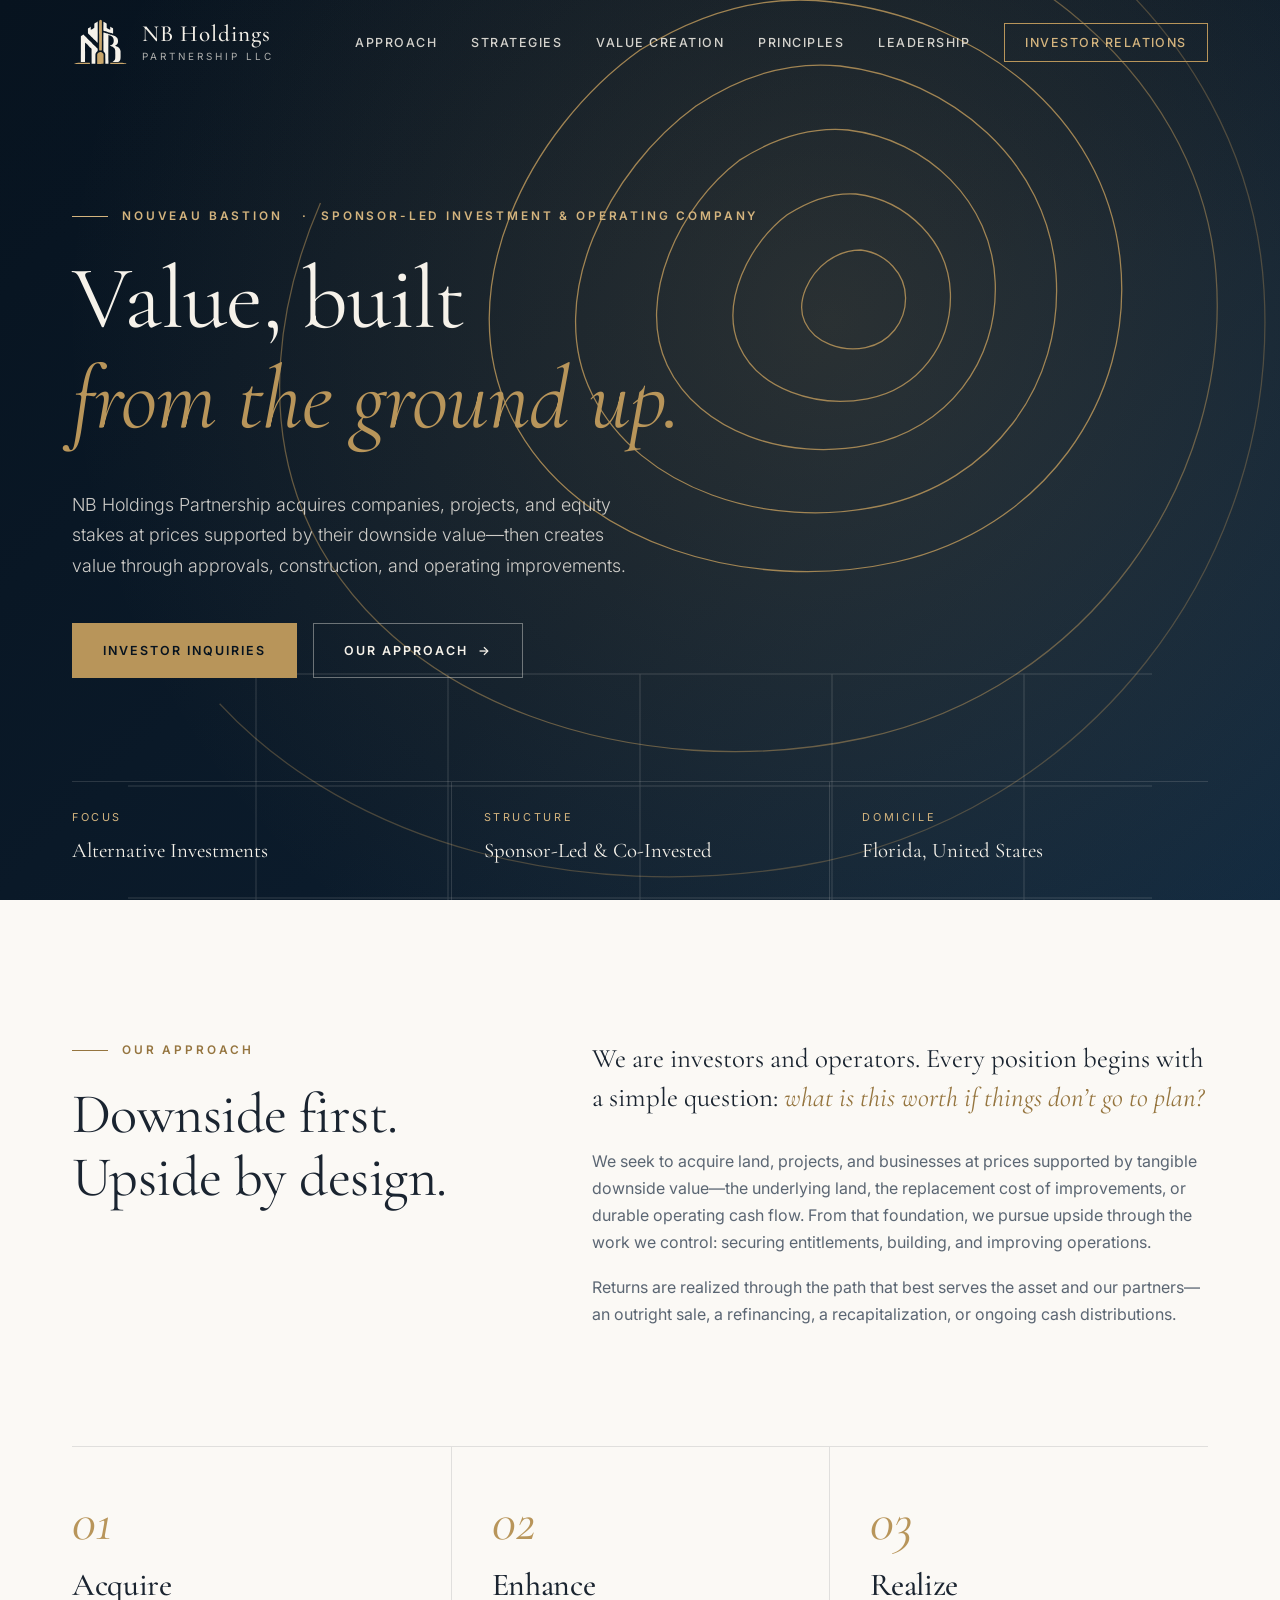
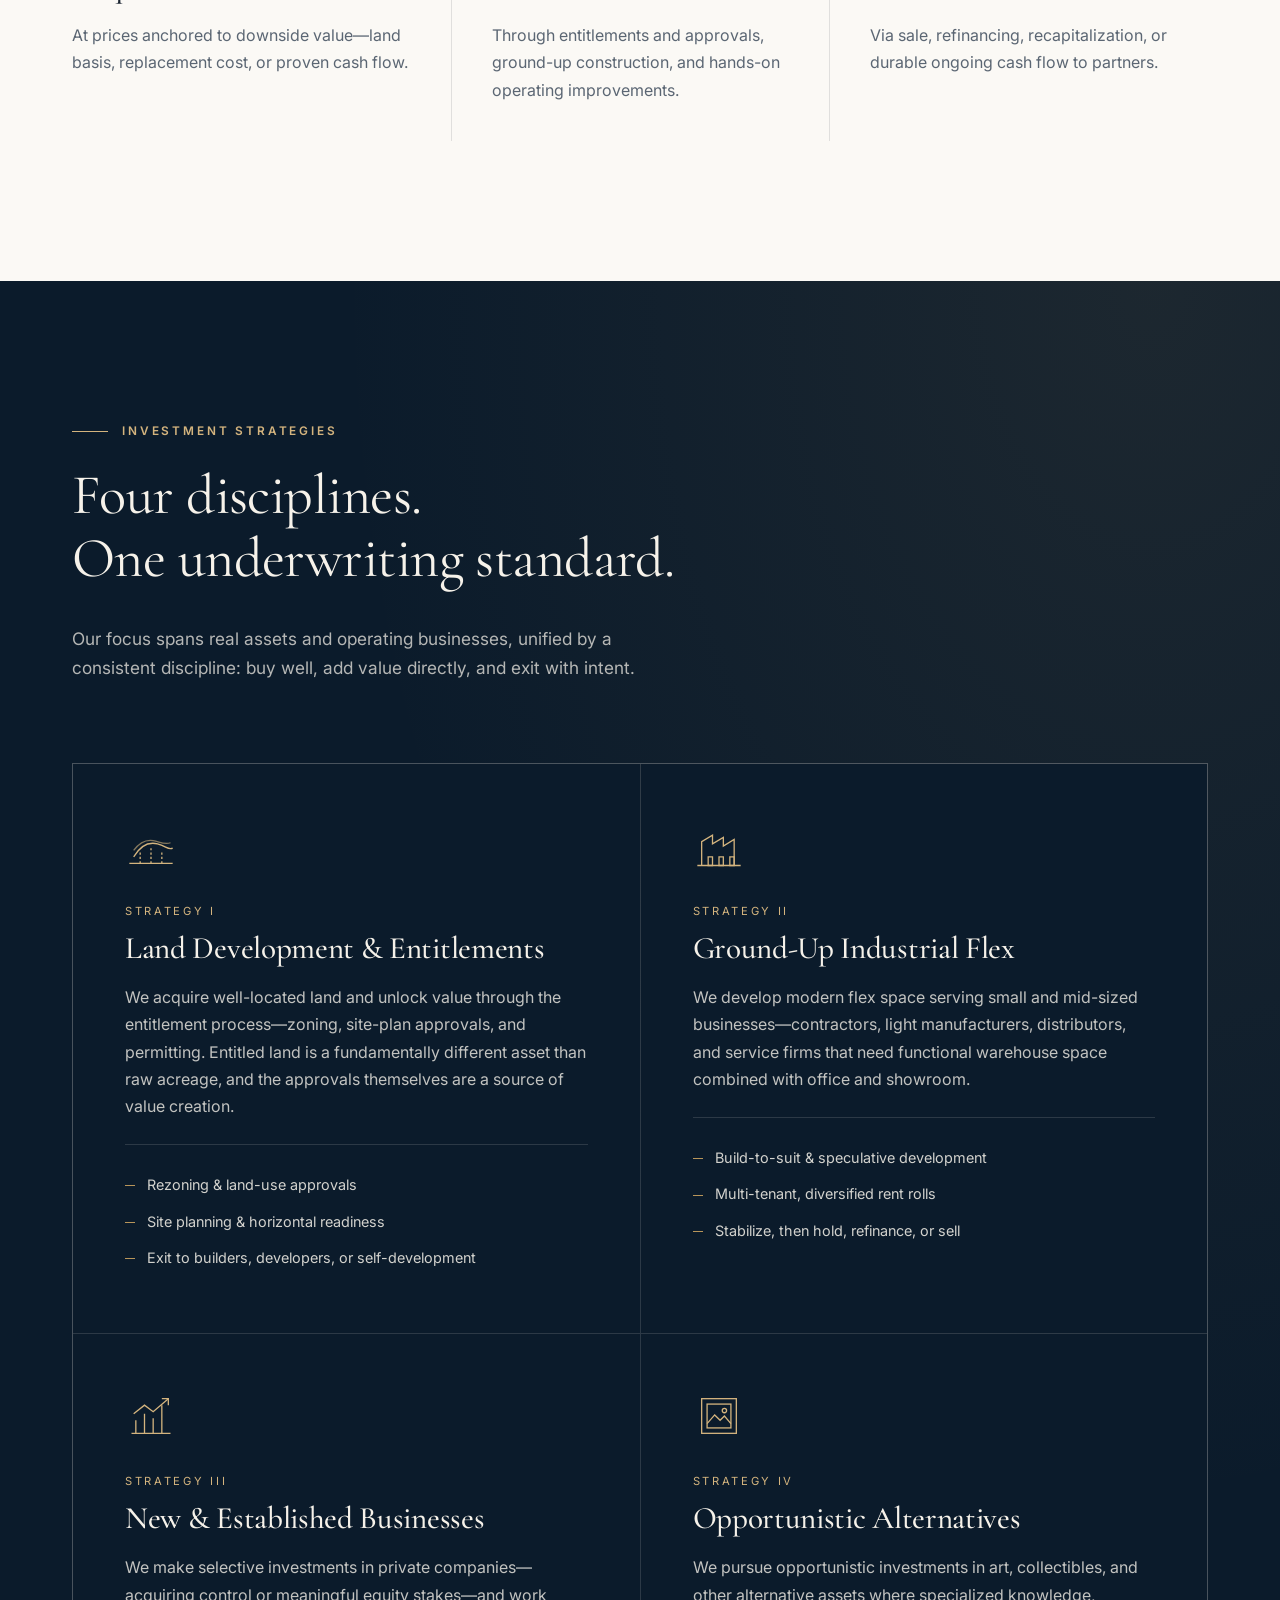
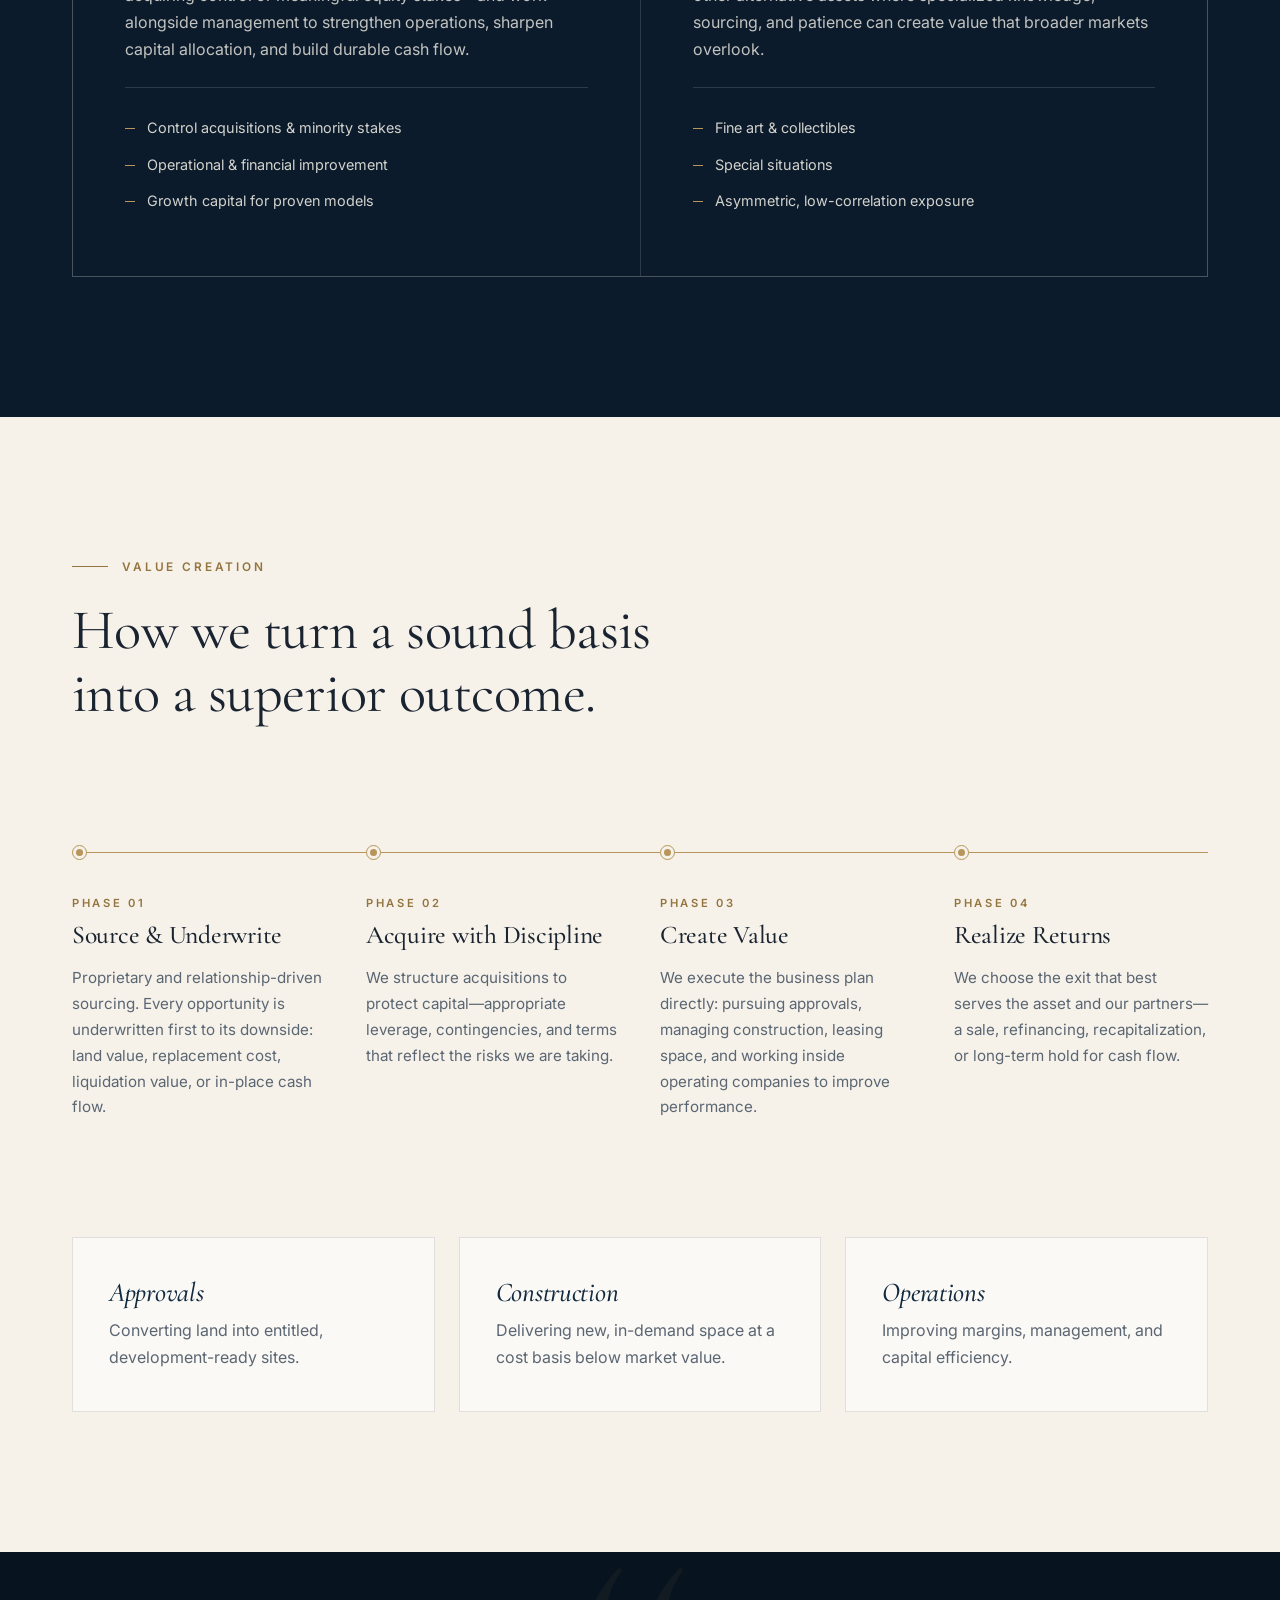
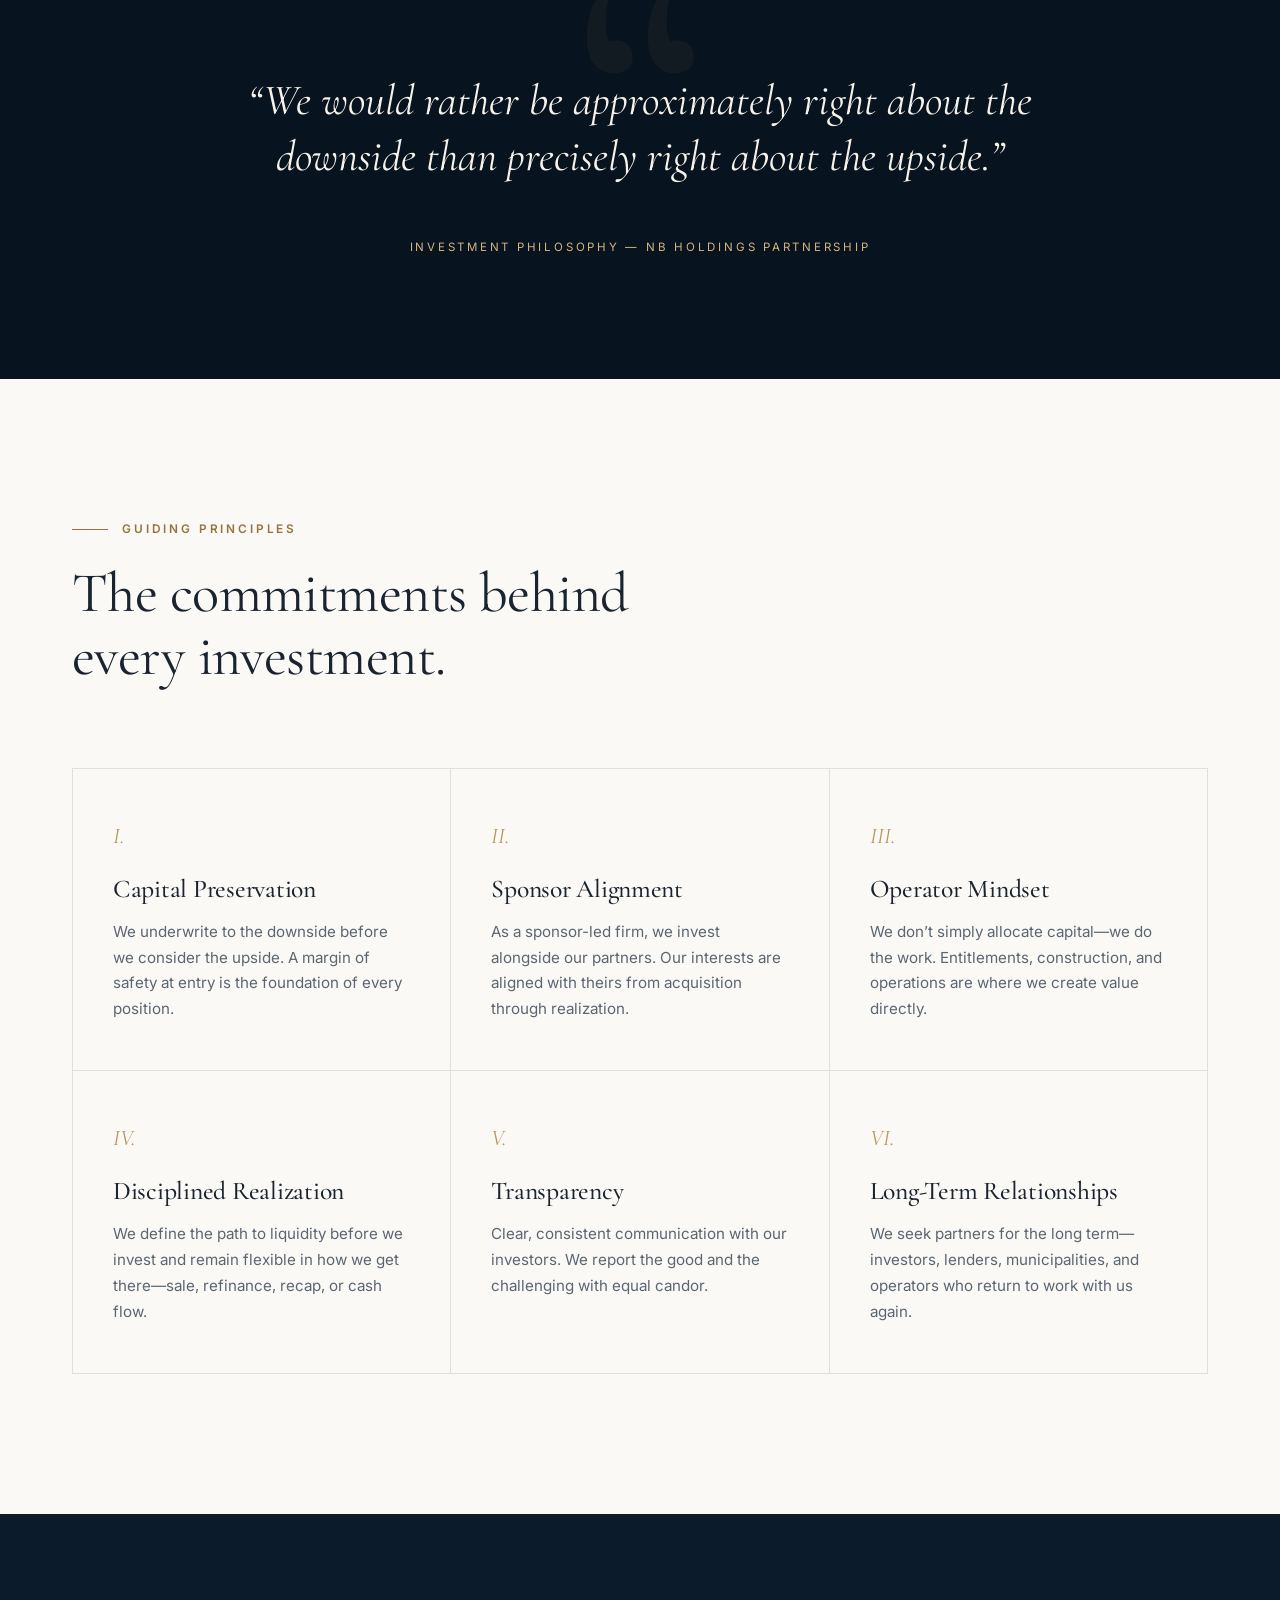
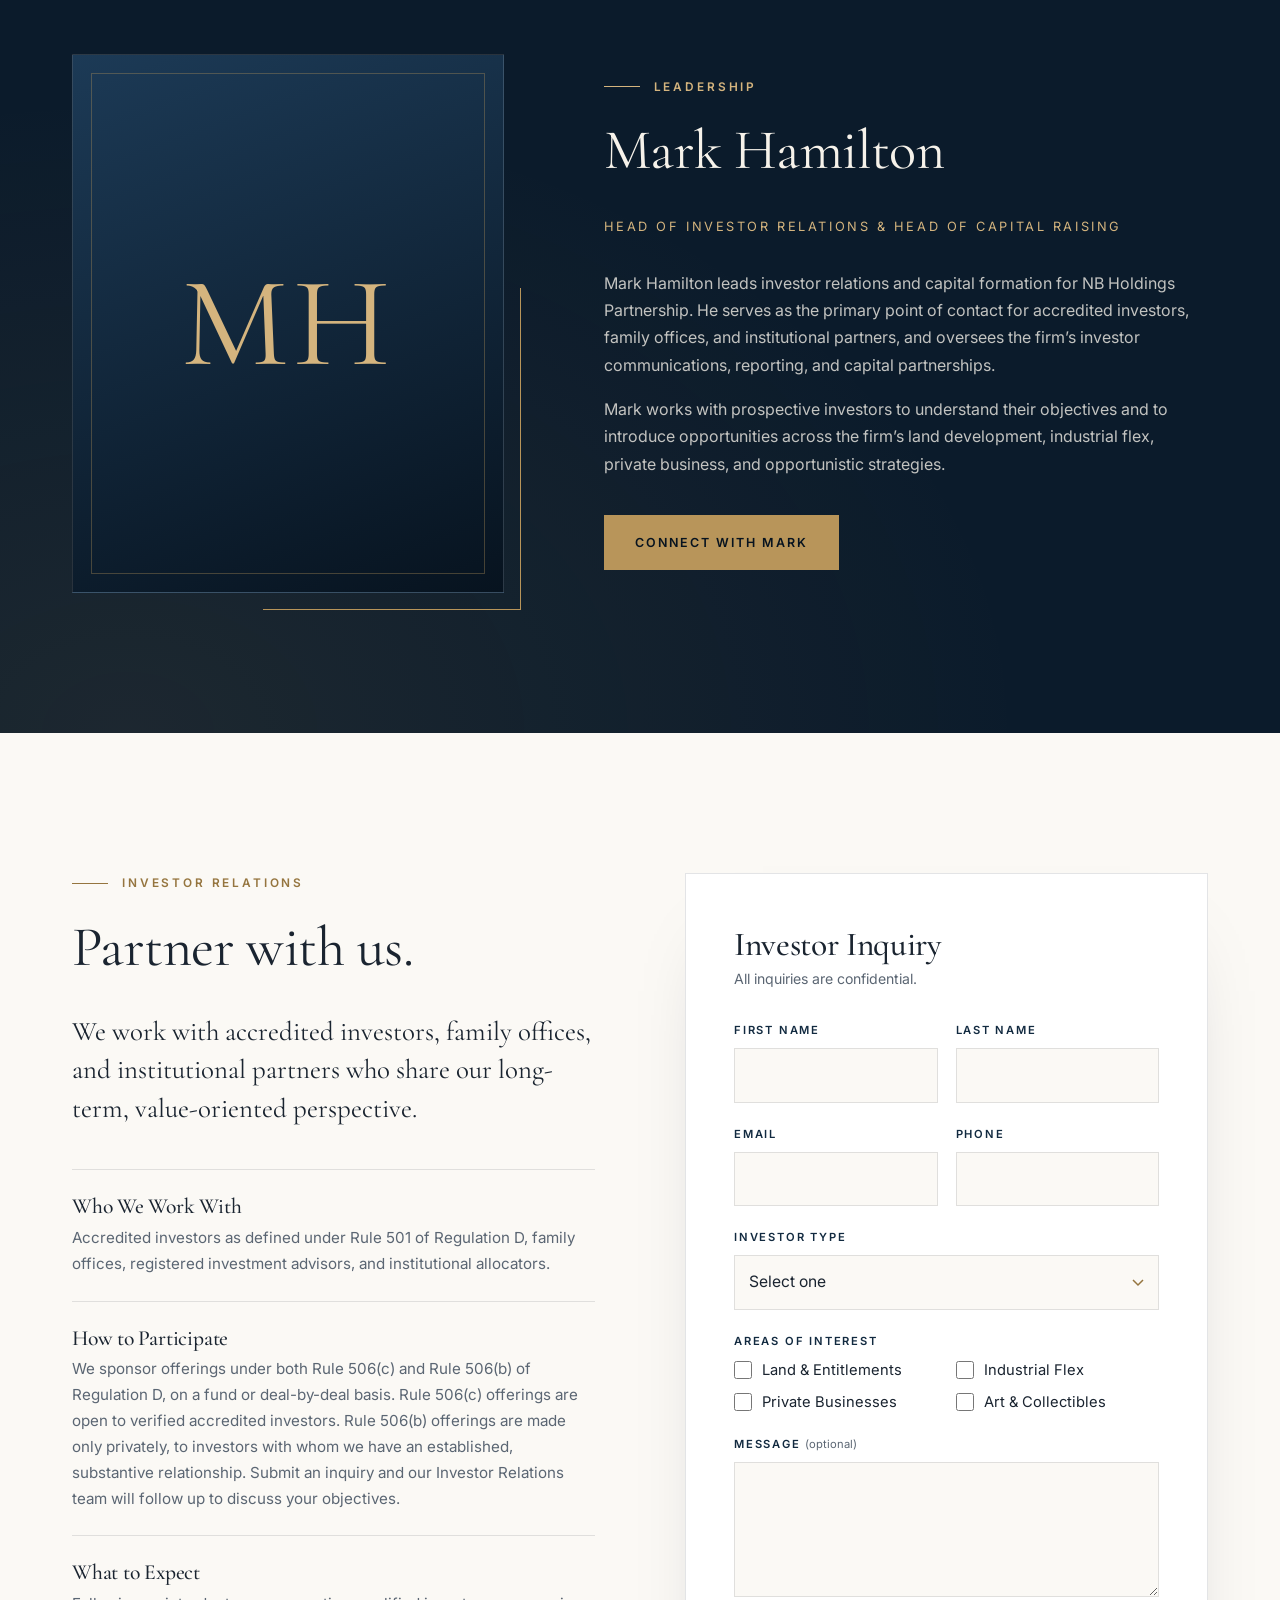
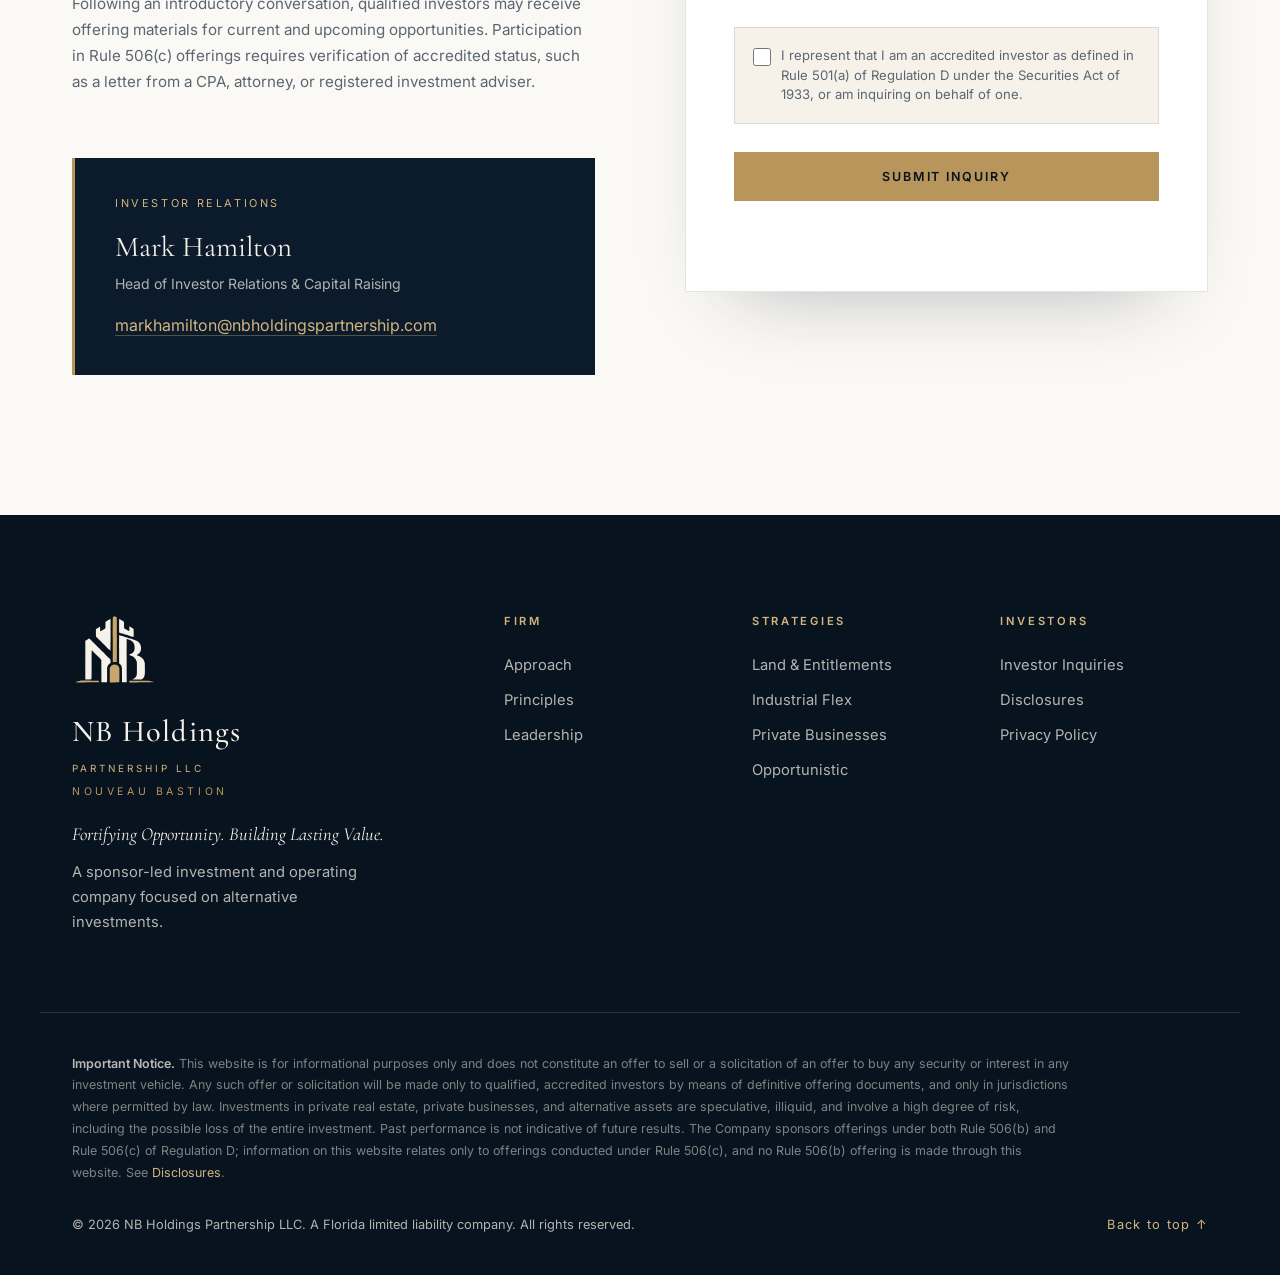
==== index.html @ e8c4fb5f "Set live domain and investor contact email Use markhamilton@nbholdingspartnership.com for investor c" ====
<!DOCTYPE html>
<html lang="en" class="no-js">
<head>
  <meta charset="UTF-8">
  <meta name="viewport" content="width=device-width, initial-scale=1.0">
  <title>NB Holdings Partnership LLC | Sponsor-Led Alternative Investments</title>
  <meta name="description" content="NB Holdings Partnership LLC is a sponsor-led investment and operating company focused on land development and entitlements, ground-up industrial flex space, private business investments, and opportunistic alternatives.">
  <meta name="theme-color" content="#0B1B2B">
  <meta property="og:title" content="NB Holdings Partnership LLC">
  <meta property="og:description" content="Downside-anchored. Value-created. Sponsor-aligned. A sponsor-led investment and operating company focused on alternative investments.">
  <meta property="og:type" content="website">
  <meta property="og:url" content="https://www.nbholdingspartnership.com/">
  <meta property="og:image" content="https://www.nbholdingspartnership.com/assets/img/nb-holdings-logo.jpg">
  <meta name="twitter:card" content="summary_large_image">
  <link rel="canonical" href="https://www.nbholdingspartnership.com/">
  <link rel="icon" href="assets/img/favicon.svg" type="image/svg+xml">
  <link rel="preconnect" href="https://fonts.googleapis.com">
  <link rel="preconnect" href="https://fonts.gstatic.com" crossorigin>
  <link href="https://fonts.googleapis.com/css2?family=Cormorant+Garamond:ital,wght@0,400;0,500;0,600;1,400;1,500&family=Inter:wght@300;400;500;600&display=swap" rel="stylesheet">
  <link rel="stylesheet" href="assets/css/styles.css">
</head>
<body>
  <a class="skip-link" href="#main">Skip to content</a>

  <!-- ============ HEADER ============ -->
  <header class="site-header" id="top">
    <div class="container header-inner">
      <a href="#top" class="brand" aria-label="NB Holdings Partnership home">
        <img class="brand-mark" src="assets/img/nb-mark-light.svg" alt="" width="52" height="42">
        <span class="brand-text">
          <span class="brand-name">NB Holdings</span>
          <span class="brand-sub">Partnership LLC</span>
        </span>
      </a>
      <nav class="primary-nav" aria-label="Primary">
        <button class="nav-toggle" aria-expanded="false" aria-controls="nav-menu">
          <span class="sr-only">Menu</span><span class="bar"></span><span class="bar"></span>
        </button>
        <ul id="nav-menu">
          <li><a href="#approach">Approach</a></li>
          <li><a href="#strategies">Strategies</a></li>
          <li><a href="#process">Value Creation</a></li>
          <li><a href="#principles">Principles</a></li>
          <li><a href="#leadership">Leadership</a></li>
          <li><a href="#investors" class="nav-cta">Investor Relations</a></li>
        </ul>
      </nav>
    </div>
  </header>

  <main id="main">
    <!-- ============ HERO ============ -->
    <section class="hero">
      <div class="hero-art" aria-hidden="true">
        <svg viewBox="0 0 800 800" preserveAspectRatio="xMidYMid slice">
          <defs>
            <radialGradient id="glow" cx="65%" cy="40%" r="60%">
              <stop offset="0%" stop-color="#B8955A" stop-opacity="0.18"/>
              <stop offset="100%" stop-color="#B8955A" stop-opacity="0"/>
            </radialGradient>
          </defs>
          <rect width="800" height="800" fill="url(#glow)"/>
          <g class="contours" fill="none" stroke="#B8955A" stroke-width="0.8">
            <path d="M520 120c90 10 170 70 180 160s-50 170-140 190-200-10-240-90 10-180 80-230c40-25 80-35 120-30z"/>
            <path d="M525 160c70 8 130 60 135 130s-40 130-110 145-150-10-180-70 10-140 65-180c30-20 60-28 90-25z"/>
            <path d="M530 200c50 6 90 45 92 95s-30 92-80 102-105-8-125-50 8-100 45-128c22-14 45-21 68-19z"/>
            <path d="M535 240c32 4 58 30 59 62s-20 60-52 66-68-6-80-33 6-64 30-82c14-9 28-14 43-13z"/>
            <path d="M538 275c16 2 28 15 28 30s-10 28-25 31-32-3-38-16 3-30 14-38c7-5 14-7 21-7z"/>
            <path d="M480 60c140 0 270 100 280 230s-80 260-220 290-300-20-350-140 30-280 140-350c50-25 100-30 150-30z" opacity="0.6"/>
            <path d="M440 10c180-5 340 120 350 290s-110 330-290 360-370-40-420-200 60-350 200-420c55-25 110-30 160-30z" opacity="0.4"/>
          </g>
          <g class="parcels" fill="none" stroke="#F6F2EA" stroke-width="0.6" opacity="0.18">
            <path d="M80 540h640M80 610h640M80 680h640M80 750h640"/>
            <path d="M160 540v260M280 540v260M400 540v260M520 540v260M640 540v260"/>
          </g>
          <g fill="#B8955A" opacity="0.9">
            <rect x="290" y="620" width="100" height="50" class="parcel-fill"/>
            <rect x="410" y="690" width="100" height="50" class="parcel-fill" style="animation-delay:1.2s"/>
          </g>
        </svg>
      </div>
      <div class="container hero-inner">
        <p class="eyebrow reveal">Nouveau Bastion<span class="eyebrow-extra">&nbsp;&middot;&nbsp; Sponsor-Led Investment &amp; Operating Company</span></p>
        <h1 class="reveal">Value, built<br><em>from the ground up.</em></h1>
        <p class="lede reveal">NB Holdings Partnership acquires companies, projects, and equity stakes at prices supported by their downside value&mdash;then creates value through approvals, construction, and operating improvements.</p>
        <div class="hero-actions reveal">
          <a href="#investors" class="btn btn-gold">Investor Inquiries</a>
          <a href="#approach" class="btn btn-ghost">Our Approach <span aria-hidden="true">&rarr;</span></a>
        </div>
      </div>
      <div class="hero-foot container">
        <dl class="hero-stats">
          <div><dt>Focus</dt><dd>Alternative Investments</dd></div>
          <div><dt>Structure</dt><dd>Sponsor-Led &amp; Co-Invested</dd></div>
          <div><dt>Domicile</dt><dd>Florida, United States</dd></div>
        </dl>
      </div>
    </section>

    <!-- ============ APPROACH ============ -->
    <section class="section approach" id="approach">
      <div class="container split">
        <div class="split-head">
          <p class="eyebrow">Our Approach</p>
          <h2>Downside first.<br>Upside by design.</h2>
        </div>
        <div class="split-body">
          <p class="big">We are investors and operators. Every position begins with a simple question: <em>what is this worth if things don&rsquo;t go to plan?</em></p>
          <p>We seek to acquire land, projects, and businesses at prices supported by tangible downside value&mdash;the underlying land, the replacement cost of improvements, or durable operating cash flow. From that foundation, we pursue upside through the work we control: securing entitlements, building, and improving operations.</p>
          <p>Returns are realized through the path that best serves the asset and our partners&mdash;an outright sale, a refinancing, a recapitalization, or ongoing cash distributions.</p>
        </div>
      </div>
      <div class="container">
        <ol class="thesis">
          <li class="reveal">
            <span class="thesis-num">01</span>
            <h3>Acquire</h3>
            <p>At prices anchored to downside value&mdash;land basis, replacement cost, or proven cash flow.</p>
          </li>
          <li class="reveal">
            <span class="thesis-num">02</span>
            <h3>Enhance</h3>
            <p>Through entitlements and approvals, ground-up construction, and hands-on operating improvements.</p>
          </li>
          <li class="reveal">
            <span class="thesis-num">03</span>
            <h3>Realize</h3>
            <p>Via sale, refinancing, recapitalization, or durable ongoing cash flow to partners.</p>
          </li>
        </ol>
      </div>
    </section>

    <!-- ============ STRATEGIES ============ -->
    <section class="section strategies dark" id="strategies">
      <div class="container">
        <div class="section-head">
          <p class="eyebrow">Investment Strategies</p>
          <h2>Four disciplines.<br>One underwriting standard.</h2>
          <p class="section-intro">Our focus spans real assets and operating businesses, unified by a consistent discipline: buy well, add value directly, and exit with intent.</p>
        </div>

        <div class="strategy-grid">
          <article class="strategy reveal">
            <div class="strategy-icon" aria-hidden="true">
              <svg viewBox="0 0 48 48" fill="none" stroke="currentColor" stroke-width="1.2"><path d="M4 40h40"/><path d="M8 34c6-10 14-14 22-12s10 6 14 4"/><path d="M8 28c6-8 12-10 18-9s10 4 16 2" opacity=".6"/><path d="M14 40V30M24 40V26M34 40V30" stroke-dasharray="2 2"/></svg>
            </div>
            <p class="strategy-tag">Strategy I</p>
            <h3>Land Development &amp; Entitlements</h3>
            <p>We acquire well-located land and unlock value through the entitlement process&mdash;zoning, site-plan approvals, and permitting. Entitled land is a fundamentally different asset than raw acreage, and the approvals themselves are a source of value creation.</p>
            <ul class="strategy-points">
              <li>Rezoning &amp; land-use approvals</li>
              <li>Site planning &amp; horizontal readiness</li>
              <li>Exit to builders, developers, or self-development</li>
            </ul>
          </article>

          <article class="strategy reveal">
            <div class="strategy-icon" aria-hidden="true">
              <svg viewBox="0 0 48 48" fill="none" stroke="currentColor" stroke-width="1.2"><path d="M4 42h40"/><path d="M8 42V20l10-6v8l10-6v8l10-6v24"/><path d="M14 34h4v8h-4zM24 34h4v8h-4zM34 34h4v8h-4z"/></svg>
            </div>
            <p class="strategy-tag">Strategy II</p>
            <h3>Ground-Up Industrial Flex</h3>
            <p>We develop modern flex space serving small and mid-sized businesses&mdash;contractors, light manufacturers, distributors, and service firms that need functional warehouse space combined with office and showroom.</p>
            <ul class="strategy-points">
              <li>Build-to-suit &amp; speculative development</li>
              <li>Multi-tenant, diversified rent rolls</li>
              <li>Stabilize, then hold, refinance, or sell</li>
            </ul>
          </article>

          <article class="strategy reveal">
            <div class="strategy-icon" aria-hidden="true">
              <svg viewBox="0 0 48 48" fill="none" stroke="currentColor" stroke-width="1.2"><path d="M6 40h36"/><path d="M10 40V28M18 40V22M26 40V26M34 40V14"/><path d="M8 22l10-8 8 6 14-12"/><path d="M34 8h6v6"/></svg>
            </div>
            <p class="strategy-tag">Strategy III</p>
            <h3>New &amp; Established Businesses</h3>
            <p>We make selective investments in private companies&mdash;acquiring control or meaningful equity stakes&mdash;and work alongside management to strengthen operations, sharpen capital allocation, and build durable cash flow.</p>
            <ul class="strategy-points">
              <li>Control acquisitions &amp; minority stakes</li>
              <li>Operational &amp; financial improvement</li>
              <li>Growth capital for proven models</li>
            </ul>
          </article>

          <article class="strategy reveal">
            <div class="strategy-icon" aria-hidden="true">
              <svg viewBox="0 0 48 48" fill="none" stroke="currentColor" stroke-width="1.2"><rect x="8" y="8" width="32" height="32"/><rect x="13" y="13" width="22" height="22"/><path d="M13 31l7-8 5 5 4-4 6 7"/><circle cx="29" cy="19" r="2"/></svg>
            </div>
            <p class="strategy-tag">Strategy IV</p>
            <h3>Opportunistic Alternatives</h3>
            <p>We pursue opportunistic investments in art, collectibles, and other alternative assets where specialized knowledge, sourcing, and patience can create value that broader markets overlook.</p>
            <ul class="strategy-points">
              <li>Fine art &amp; collectibles</li>
              <li>Special situations</li>
              <li>Asymmetric, low-correlation exposure</li>
            </ul>
          </article>
        </div>
      </div>
    </section>

    <!-- ============ PROCESS ============ -->
    <section class="section process" id="process">
      <div class="container">
        <div class="section-head">
          <p class="eyebrow">Value Creation</p>
          <h2>How we turn a sound basis<br>into a superior outcome.</h2>
        </div>

        <div class="process-track">
          <div class="process-line" aria-hidden="true"><span></span></div>
          <div class="process-step reveal">
            <span class="step-dot" aria-hidden="true"></span>
            <p class="step-phase">Phase 01</p>
            <h3>Source &amp; Underwrite</h3>
            <p>Proprietary and relationship-driven sourcing. Every opportunity is underwritten first to its downside: land value, replacement cost, liquidation value, or in-place cash flow.</p>
          </div>
          <div class="process-step reveal">
            <span class="step-dot" aria-hidden="true"></span>
            <p class="step-phase">Phase 02</p>
            <h3>Acquire with Discipline</h3>
            <p>We structure acquisitions to protect capital&mdash;appropriate leverage, contingencies, and terms that reflect the risks we are taking.</p>
          </div>
          <div class="process-step reveal">
            <span class="step-dot" aria-hidden="true"></span>
            <p class="step-phase">Phase 03</p>
            <h3>Create Value</h3>
            <p>We execute the business plan directly: pursuing approvals, managing construction, leasing space, and working inside operating companies to improve performance.</p>
          </div>
          <div class="process-step reveal">
            <span class="step-dot" aria-hidden="true"></span>
            <p class="step-phase">Phase 04</p>
            <h3>Realize Returns</h3>
            <p>We choose the exit that best serves the asset and our partners&mdash;a sale, refinancing, recapitalization, or long-term hold for cash flow.</p>
          </div>
        </div>

        <div class="levers">
          <div class="lever reveal">
            <h4>Approvals</h4>
            <p>Converting land into entitled, development-ready sites.</p>
          </div>
          <div class="lever reveal">
            <h4>Construction</h4>
            <p>Delivering new, in-demand space at a cost basis below market value.</p>
          </div>
          <div class="lever reveal">
            <h4>Operations</h4>
            <p>Improving margins, management, and capital efficiency.</p>
          </div>
        </div>
      </div>
    </section>

    <!-- ============ QUOTE BAND ============ -->
    <section class="quote-band">
      <div class="container">
        <blockquote class="reveal">
          <p>&ldquo;We would rather be approximately right about the downside than precisely right about the upside.&rdquo;</p>
          <cite>Investment Philosophy &mdash; NB Holdings Partnership</cite>
        </blockquote>
      </div>
    </section>

    <!-- ============ PRINCIPLES ============ -->
    <section class="section principles" id="principles">
      <div class="container">
        <div class="section-head">
          <p class="eyebrow">Guiding Principles</p>
          <h2>The commitments behind<br>every investment.</h2>
        </div>
        <div class="principle-grid">
          <div class="principle reveal">
            <span class="principle-num">I.</span>
            <h3>Capital Preservation</h3>
            <p>We underwrite to the downside before we consider the upside. A margin of safety at entry is the foundation of every position.</p>
          </div>
          <div class="principle reveal">
            <span class="principle-num">II.</span>
            <h3>Sponsor Alignment</h3>
            <p>As a sponsor-led firm, we invest alongside our partners. Our interests are aligned with theirs from acquisition through realization.</p>
          </div>
          <div class="principle reveal">
            <span class="principle-num">III.</span>
            <h3>Operator Mindset</h3>
            <p>We don&rsquo;t simply allocate capital&mdash;we do the work. Entitlements, construction, and operations are where we create value directly.</p>
          </div>
          <div class="principle reveal">
            <span class="principle-num">IV.</span>
            <h3>Disciplined Realization</h3>
            <p>We define the path to liquidity before we invest and remain flexible in how we get there&mdash;sale, refinance, recap, or cash flow.</p>
          </div>
          <div class="principle reveal">
            <span class="principle-num">V.</span>
            <h3>Transparency</h3>
            <p>Clear, consistent communication with our investors. We report the good and the challenging with equal candor.</p>
          </div>
          <div class="principle reveal">
            <span class="principle-num">VI.</span>
            <h3>Long-Term Relationships</h3>
            <p>We seek partners for the long term&mdash;investors, lenders, municipalities, and operators who return to work with us again.</p>
          </div>
        </div>
      </div>
    </section>

    <!-- ============ LEADERSHIP ============ -->
    <section class="section leadership dark" id="leadership">
      <div class="container leader-wrap">
        <div class="leader-portrait reveal" aria-hidden="true">
          <div class="portrait-frame">
            <span class="portrait-monogram">MH</span>
          </div>
        </div>
        <div class="leader-copy reveal">
          <p class="eyebrow">Leadership</p>
          <h2>Mark Hamilton</h2>
          <p class="leader-title">Head of Investor Relations &amp; Head of Capital Raising</p>
          <p>Mark Hamilton leads investor relations and capital formation for NB Holdings Partnership. He serves as the primary point of contact for accredited investors, family offices, and institutional partners, and oversees the firm&rsquo;s investor communications, reporting, and capital partnerships.</p>
          <p>Mark works with prospective investors to understand their objectives and to introduce opportunities across the firm&rsquo;s land development, industrial flex, private business, and opportunistic strategies.</p>
          <a href="#investors" class="btn btn-gold">Connect with Mark</a>
        </div>
      </div>
    </section>

    <!-- ============ INVESTORS ============ -->
    <section class="section investors" id="investors">
      <div class="container investor-grid">
        <div class="investor-info">
          <p class="eyebrow">Investor Relations</p>
          <h2>Partner with us.</h2>
          <p class="big">We work with accredited investors, family offices, and institutional partners who share our long-term, value-oriented perspective.</p>

          <ul class="investor-list">
            <li>
              <h4>Who We Work With</h4>
              <p>Accredited investors as defined under Rule 501 of Regulation D, family offices, registered investment advisors, and institutional allocators.</p>
            </li>
            <li>
              <h4>How to Participate</h4>
              <p>We sponsor offerings under both Rule 506(c) and Rule 506(b) of Regulation D, on a fund or deal-by-deal basis. Rule 506(c) offerings are open to verified accredited investors. Rule 506(b) offerings are made only privately, to investors with whom we have an established, substantive relationship. Submit an inquiry and our Investor Relations team will follow up to discuss your objectives.</p>
            </li>
            <li>
              <h4>What to Expect</h4>
              <p>Following an introductory conversation, qualified investors may receive offering materials for current and upcoming opportunities. Participation in Rule 506(c) offerings requires verification of accredited status, such as a letter from a CPA, attorney, or registered investment adviser.</p>
            </li>
          </ul>

          <div class="contact-card">
            <p class="contact-label">Investor Relations</p>
            <p class="contact-name">Mark Hamilton</p>
            <p class="contact-role">Head of Investor Relations &amp; Capital Raising</p>
            <p class="contact-line"><a href="mailto:markhamilton@nbholdingspartnership.com">markhamilton@nbholdingspartnership.com</a></p>
          </div>
        </div>

        <form class="inquiry-form" id="inquiry-form" novalidate>
          <h3>Investor Inquiry</h3>
          <p class="form-note">All inquiries are confidential.</p>

          <div class="field-row">
            <div class="field">
              <label for="f-first">First Name</label>
              <input id="f-first" name="first" type="text" autocomplete="given-name" required>
            </div>
            <div class="field">
              <label for="f-last">Last Name</label>
              <input id="f-last" name="last" type="text" autocomplete="family-name" required>
            </div>
          </div>
          <div class="field-row">
            <div class="field">
              <label for="f-email">Email</label>
              <input id="f-email" name="email" type="email" autocomplete="email" required>
            </div>
            <div class="field">
              <label for="f-phone">Phone</label>
              <input id="f-phone" name="phone" type="tel" autocomplete="tel">
            </div>
          </div>
          <div class="field">
            <label for="f-type">Investor Type</label>
            <select id="f-type" name="type" required>
              <option value="">Select one</option>
              <option>Accredited Individual</option>
              <option>Family Office</option>
              <option>Registered Investment Advisor</option>
              <option>Institutional Investor</option>
              <option>Other</option>
            </select>
          </div>
          <fieldset class="field">
            <legend>Areas of Interest</legend>
            <div class="checks">
              <label class="check"><input type="checkbox" name="interest" value="Land Development & Entitlements"><span>Land &amp; Entitlements</span></label>
              <label class="check"><input type="checkbox" name="interest" value="Industrial Flex"><span>Industrial Flex</span></label>
              <label class="check"><input type="checkbox" name="interest" value="Private Businesses"><span>Private Businesses</span></label>
              <label class="check"><input type="checkbox" name="interest" value="Art & Collectibles"><span>Art &amp; Collectibles</span></label>
            </div>
          </fieldset>
          <div class="field">
            <label for="f-msg">Message <span class="optional">(optional)</span></label>
            <textarea id="f-msg" name="message" rows="4"></textarea>
          </div>
          <label class="check attest">
            <input type="checkbox" name="accredited" id="f-accredited" required>
            <span>I represent that I am an accredited investor as defined in Rule 501(a) of Regulation D under the Securities Act of 1933, or am inquiring on behalf of one.</span>
          </label>
          <button type="submit" class="btn btn-gold btn-block">Submit Inquiry</button>
          <p class="form-status" role="status" aria-live="polite"></p>
        </form>
      </div>
    </section>
  </main>

  <!-- ============ FOOTER ============ -->
  <footer class="site-footer">
    <div class="container footer-top">
      <div class="footer-brand">
        <img class="footer-mark" src="assets/img/nb-mark-light.svg" alt="" width="84" height="69">
        <span class="brand-name">NB Holdings</span>
        <span class="brand-sub">Partnership LLC</span>
        <span class="brand-motto">Nouveau Bastion</span>
        <p class="tagline">Fortifying Opportunity. Building Lasting Value.</p>
        <p>A sponsor-led investment and operating company focused on alternative investments.</p>
      </div>
      <nav class="footer-nav" aria-label="Footer">
        <div>
          <h5>Firm</h5>
          <a href="#approach">Approach</a>
          <a href="#principles">Principles</a>
          <a href="#leadership">Leadership</a>
        </div>
        <div>
          <h5>Strategies</h5>
          <a href="#strategies">Land &amp; Entitlements</a>
          <a href="#strategies">Industrial Flex</a>
          <a href="#strategies">Private Businesses</a>
          <a href="#strategies">Opportunistic</a>
        </div>
        <div>
          <h5>Investors</h5>
          <a href="#investors">Investor Inquiries</a>
          <a href="disclosures.html">Disclosures</a>
          <a href="privacy.html">Privacy Policy</a>
        </div>
      </nav>
    </div>
    <div class="container footer-legal">
      <p><strong>Important Notice.</strong> This website is for informational purposes only and does not constitute an offer to sell or a solicitation of an offer to buy any security or interest in any investment vehicle. Any such offer or solicitation will be made only to qualified, accredited investors by means of definitive offering documents, and only in jurisdictions where permitted by law. Investments in private real estate, private businesses, and alternative assets are speculative, illiquid, and involve a high degree of risk, including the possible loss of the entire investment. Past performance is not indicative of future results. The Company sponsors offerings under both Rule 506(b) and Rule 506(c) of Regulation D; information on this website relates only to offerings conducted under Rule 506(c), and no Rule 506(b) offering is made through this website. See <a href="disclosures.html">Disclosures</a>.</p>
      <div class="footer-bottom">
        <p>&copy; <span id="year">2026</span> NB Holdings Partnership LLC. A Florida limited liability company. All rights reserved.</p>
        <a href="#top" class="to-top">Back to top &uarr;</a>
      </div>
    </div>
  </footer>

  <script src="assets/js/main.js" defer></script>
</body>
</html>
---- assets/css/styles.css ----
/* =========================================================
   NB Holdings Partnership LLC — Site Styles
   ========================================================= */

:root {
  --navy-900: #07131F;
  --navy-800: #0B1B2B;
  --navy-700: #122A40;
  --navy-600: #1C3A56;
  --ivory: #F6F2EA;
  --ivory-2: #EDE6D8;
  --paper: #FBF9F5;
  --gold: #B8955A;
  --gold-light: #D4B47E;
  --gold-dark: #95753F;
  --ink: #1A2430;
  --slate: #5B6673;
  --line: rgba(26, 36, 48, 0.12);
  --line-light: rgba(246, 242, 234, 0.14);

  --serif: "Cormorant Garamond", "Times New Roman", Georgia, serif;
  --sans: "Inter", -apple-system, BlinkMacSystemFont, "Segoe UI", Roboto, sans-serif;

  --container: 1200px;
  --header-h: 84px;
  --ease: cubic-bezier(0.22, 0.61, 0.36, 1);
}

*, *::before, *::after { box-sizing: border-box; }

html { scroll-behavior: smooth; scroll-padding-top: var(--header-h); }

body {
  margin: 0;
  font-family: var(--sans);
  font-weight: 400;
  font-size: 16px;
  line-height: 1.7;
  color: var(--ink);
  background: var(--paper);
  -webkit-font-smoothing: antialiased;
  text-rendering: optimizeLegibility;
  overflow-x: hidden;
}

img, svg { display: block; max-width: 100%; }

a { color: inherit; text-decoration: none; }

h1, h2, h3, h4, h5 {
  font-family: var(--serif);
  font-weight: 500;
  line-height: 1.12;
  margin: 0 0 0.6em;
  letter-spacing: -0.01em;
}

h1 { font-size: clamp(2.9rem, 7vw, 5.8rem); font-weight: 400; }
h2 { font-size: clamp(2.2rem, 4.4vw, 3.6rem); font-weight: 400; }
h3 { font-size: clamp(1.45rem, 2vw, 1.75rem); }
h4 { font-size: 1.3rem; }
h1 em, h2 em { font-style: italic; color: var(--gold); }

p { margin: 0 0 1.1em; }

.container {
  width: 100%;
  max-width: var(--container);
  margin: 0 auto;
  padding: 0 32px;
}

.sr-only {
  position: absolute; width: 1px; height: 1px; padding: 0; margin: -1px;
  overflow: hidden; clip: rect(0,0,0,0); white-space: nowrap; border: 0;
}

.skip-link {
  position: absolute; left: 16px; top: -60px; z-index: 200;
  background: var(--gold); color: var(--navy-900); padding: 10px 16px;
  font-weight: 600; transition: top .2s;
}
.skip-link:focus { top: 16px; }

:focus-visible { outline: 2px solid var(--gold); outline-offset: 3px; }

.eyebrow {
  font-family: var(--sans);
  font-size: 0.74rem;
  font-weight: 600;
  letter-spacing: 0.24em;
  text-transform: uppercase;
  color: var(--gold-dark);
  margin-bottom: 1.4rem;
  display: flex;
  align-items: center;
  gap: 14px;
}
.eyebrow::before {
  content: ""; width: 36px; height: 1px; background: currentColor; flex-shrink: 0;
}
.dark .eyebrow, .hero .eyebrow { color: var(--gold-light); }

.big {
  font-family: var(--serif);
  font-size: clamp(1.35rem, 2.1vw, 1.7rem);
  line-height: 1.45;
  color: var(--ink);
}
.big em { color: var(--gold-dark); }

/* ---------- Buttons ---------- */
.btn {
  display: inline-flex; align-items: center; justify-content: center; gap: 10px;
  padding: 16px 30px;
  font-family: var(--sans);
  font-size: 0.78rem;
  font-weight: 600;
  letter-spacing: 0.16em;
  text-transform: uppercase;
  border: 1px solid transparent;
  cursor: pointer;
  transition: background .3s var(--ease), color .3s var(--ease), border-color .3s var(--ease), transform .3s var(--ease);
}
.btn-gold { background: var(--gold); color: var(--navy-900); }
.btn-gold:hover { background: var(--gold-light); transform: translateY(-1px); }
.btn-ghost { border-color: rgba(246,242,234,.4); color: var(--ivory); }
.btn-ghost:hover { border-color: var(--gold-light); color: var(--gold-light); }
.btn-block { width: 100%; }

/* ---------- Header ---------- */
.site-header {
  position: fixed; inset: 0 0 auto 0; z-index: 100;
  height: var(--header-h);
  color: var(--ivory);
  transition: background .4s var(--ease), height .4s var(--ease), box-shadow .4s var(--ease);
}
.site-header.scrolled {
  background: rgba(7, 19, 31, 0.94);
  backdrop-filter: blur(10px);
  -webkit-backdrop-filter: blur(10px);
  height: 70px;
  box-shadow: 0 1px 0 var(--line-light);
}
.header-inner { height: 100%; display: flex; align-items: center; justify-content: space-between; }

.brand { display: flex; align-items: center; gap: 14px; color: var(--ivory); }
.brand-mark { width: auto; height: 46px; }
.brand-text { display: flex; flex-direction: column; line-height: 1.1; }
.brand-name { font-family: var(--serif); font-size: 1.45rem; font-weight: 500; letter-spacing: 0.04em; }
.brand-sub { font-size: 0.62rem; letter-spacing: 0.3em; text-transform: uppercase; opacity: .7; margin-top: 3px; }

.primary-nav ul { list-style: none; margin: 0; padding: 0; display: flex; align-items: center; gap: 34px; }
.primary-nav a {
  font-size: 0.78rem; font-weight: 500; letter-spacing: 0.12em; text-transform: uppercase;
  color: rgba(246,242,234,.85); position: relative; padding: 6px 0; transition: color .3s;
}
.primary-nav a:not(.nav-cta)::after {
  content: ""; position: absolute; left: 0; bottom: 0; width: 100%; height: 1px;
  background: var(--gold-light); transform: scaleX(0); transform-origin: left; transition: transform .35s var(--ease);
}
.primary-nav a:hover { color: var(--ivory); }
.primary-nav a:hover::after, .primary-nav a.active::after { transform: scaleX(1); }
.primary-nav .nav-cta {
  border: 1px solid var(--gold); color: var(--gold-light); padding: 11px 20px;
}
.primary-nav .nav-cta:hover { background: var(--gold); color: var(--navy-900); }

.nav-toggle {
  display: none; background: none; border: 0; cursor: pointer; width: 44px; height: 44px;
  position: relative; color: var(--ivory);
}
.nav-toggle .bar {
  position: absolute; left: 10px; right: 10px; height: 1.5px; background: currentColor;
  transition: transform .3s var(--ease), top .3s var(--ease);
}
.nav-toggle .bar:nth-of-type(2) { top: 17px; }
.nav-toggle .bar:nth-of-type(3) { top: 26px; }
.nav-toggle[aria-expanded="true"] .bar:nth-of-type(2) { top: 21px; transform: rotate(45deg); }
.nav-toggle[aria-expanded="true"] .bar:nth-of-type(3) { top: 21px; transform: rotate(-45deg); }

/* ---------- Hero ---------- */
.hero {
  position: relative;
  min-height: 100vh;
  min-height: 100svh;
  background:
    linear-gradient(180deg, rgba(7,19,31,.2) 0%, rgba(7,19,31,0) 30%),
    linear-gradient(135deg, var(--navy-900) 0%, var(--navy-800) 55%, var(--navy-700) 100%);
  color: var(--ivory);
  display: flex; flex-direction: column; justify-content: center;
  overflow: hidden;
  padding-top: var(--header-h);
}
.hero-art { position: absolute; inset: 0; pointer-events: none; }
.hero-art svg { width: 100%; height: 100%; }
.contours path {
  stroke-dasharray: 1400; stroke-dashoffset: 1400;
  animation: draw 4.5s var(--ease) forwards;
}
.contours path:nth-child(2) { animation-delay: .2s; }
.contours path:nth-child(3) { animation-delay: .4s; }
.contours path:nth-child(4) { animation-delay: .6s; }
.contours path:nth-child(5) { animation-delay: .8s; }
.contours path:nth-child(6) { animation-delay: .1s; }
.hero-art .contours { opacity: .85; }
.contours path:nth-child(7) { animation-delay: 0s; }
@keyframes draw { to { stroke-dashoffset: 0; } }
.parcel-fill { opacity: 0; animation: parcel 6s ease-in-out 1.6s infinite; }
@keyframes parcel { 0%,100% { opacity: 0; } 35%,65% { opacity: .22; } }

.hero-inner { position: relative; z-index: 2; padding-top: 40px; padding-bottom: 140px; }
.hero h1 { max-width: 15ch; margin-bottom: 0.45em; }
.hero .lede {
  max-width: 560px; font-size: 1.12rem; font-weight: 300; color: rgba(246,242,234,.82); margin-bottom: 2.6rem;
}
.hero-actions { display: flex; flex-wrap: wrap; gap: 16px; }

.hero-foot { position: absolute; left: 0; right: 0; bottom: 0; z-index: 2; }
.hero-stats {
  margin: 0; display: grid; grid-template-columns: repeat(3, 1fr);
  border-top: 1px solid var(--line-light);
}
.hero-stats > div { padding: 26px 0 32px; }
.hero-stats > div + div { padding-left: 32px; border-left: 1px solid var(--line-light); }
.hero-stats dt { font-size: 0.68rem; letter-spacing: 0.24em; text-transform: uppercase; color: var(--gold-light); margin-bottom: 6px; }
.hero-stats dd { margin: 0; font-family: var(--serif); font-size: 1.3rem; }

/* ---------- Sections ---------- */
.section { padding: 140px 0; position: relative; }
.dark { background: var(--navy-800); color: var(--ivory); }
.dark p { color: rgba(246,242,234,.78); }
.section-head { max-width: 760px; margin-bottom: 80px; }
.section-intro { font-size: 1.08rem; color: var(--slate); max-width: 620px; }
.dark .section-intro { color: rgba(246,242,234,.72); }

/* Approach */
.split { display: grid; grid-template-columns: 5fr 7fr; gap: 80px; margin-bottom: 100px; }
.split-body p:not(.big) { color: var(--slate); }

.thesis {
  list-style: none; margin: 0; padding: 0;
  display: grid; grid-template-columns: repeat(3, 1fr);
  border-top: 1px solid var(--line);
}
.thesis li { padding: 48px 40px 20px 0; position: relative; }
.thesis li + li { padding-left: 40px; border-left: 1px solid var(--line); }
.thesis-num { font-family: var(--serif); font-size: 3.4rem; color: var(--gold); line-height: 1; display: block; margin-bottom: 18px; font-style: italic; }
.thesis h3 { font-size: 2rem; }
.thesis p { color: var(--slate); }

/* Strategies */
.strategies { background:
  radial-gradient(ellipse at 90% 0%, rgba(184,149,90,.10), transparent 50%),
  var(--navy-800); }
.strategy-grid { display: grid; grid-template-columns: repeat(2, 1fr); gap: 1px; background: var(--line-light); border: 1px solid var(--line-light); }
.strategy {
  background: var(--navy-800); padding: 56px 52px;
  transition: background .5s var(--ease);
  position: relative;
}
.strategy::after {
  content: ""; position: absolute; left: 0; top: 0; height: 2px; width: 0; background: var(--gold);
  transition: width .6s var(--ease);
}
.strategy:hover { background: var(--navy-700); }
.strategy:hover::after { width: 100%; }
.strategy-icon { width: 52px; height: 52px; color: var(--gold-light); margin-bottom: 30px; }
.strategy-tag { font-size: .7rem; letter-spacing: .24em; text-transform: uppercase; color: var(--gold-light) !important; margin-bottom: 10px; }
.strategy h3 { font-size: 1.95rem; color: var(--ivory); }
.strategy-points { list-style: none; padding: 22px 0 0; margin: 24px 0 0; border-top: 1px solid var(--line-light); }
.strategy-points li { font-size: .9rem; color: rgba(246,242,234,.85); padding: 6px 0 6px 22px; position: relative; }
.strategy-points li::before { content: ""; position: absolute; left: 0; top: 50%; width: 10px; height: 1px; background: var(--gold); }

/* Process */
.process { background: var(--ivory); }
.process-track { display: grid; grid-template-columns: repeat(4, 1fr); gap: 40px; position: relative; padding-top: 40px; }
.process-line { position: absolute; top: 47px; left: 0; right: 0; height: 1px; background: var(--line); }
.process-line span { display: block; height: 100%; width: 0; background: var(--gold); transition: width 2s var(--ease); }
.process-track.in-view .process-line span { width: 100%; }
.step-dot { display: block; width: 15px; height: 15px; border-radius: 50%; background: var(--ivory); border: 1px solid var(--gold); position: relative; margin-bottom: 34px; }
.step-dot::after { content: ""; position: absolute; inset: 3px; border-radius: 50%; background: var(--gold); }
.step-phase { font-size: .7rem; letter-spacing: .24em; text-transform: uppercase; color: var(--gold-dark); font-weight: 600; margin-bottom: 8px; }
.process-step h3 { font-size: 1.6rem; }
.process-step p:last-child { color: var(--slate); font-size: .95rem; }

.levers { margin-top: 100px; display: grid; grid-template-columns: repeat(3, 1fr); gap: 24px; }
.lever { background: var(--paper); border: 1px solid var(--line); padding: 40px 36px; transition: transform .4s var(--ease), box-shadow .4s var(--ease); }
.lever:hover { transform: translateY(-4px); box-shadow: 0 24px 50px -30px rgba(11,27,43,.35); }
.lever h4 { font-size: 1.7rem; font-style: italic; color: var(--navy-700); margin-bottom: .3em; }
.lever p { margin: 0; color: var(--slate); }

/* Quote band */
.quote-band { background: var(--navy-900); color: var(--ivory); padding: 120px 0; text-align: center; position: relative; overflow: hidden; }
.quote-band::before {
  content: "\201C"; position: absolute; top: -60px; left: 50%; transform: translateX(-50%);
  font-family: var(--serif); font-size: 26rem; color: rgba(184,149,90,.06); line-height: 1;
}
.quote-band blockquote { margin: 0 auto; max-width: 900px; position: relative; }
.quote-band blockquote p { font-family: var(--serif); font-size: clamp(1.7rem, 3.4vw, 2.7rem); font-style: italic; line-height: 1.3; font-weight: 400; }
.quote-band cite { font-style: normal; font-size: .72rem; letter-spacing: .24em; text-transform: uppercase; color: var(--gold-light); }

/* Principles */
.principle-grid { display: grid; grid-template-columns: repeat(3, 1fr); border-top: 1px solid var(--line); border-left: 1px solid var(--line); }
.principle { padding: 48px 40px; border-right: 1px solid var(--line); border-bottom: 1px solid var(--line); transition: background .4s var(--ease); }
.principle:hover { background: var(--ivory); }
.principle-num { font-family: var(--serif); font-style: italic; font-size: 1.4rem; color: var(--gold); display: block; margin-bottom: 20px; }
.principle p { color: var(--slate); margin: 0; font-size: .95rem; }

/* Leadership */
.leadership { background:
  radial-gradient(ellipse at 10% 100%, rgba(184,149,90,.10), transparent 55%),
  var(--navy-800); }
.leader-wrap { display: grid; grid-template-columns: 5fr 7fr; gap: 100px; align-items: center; }
.portrait-frame {
  aspect-ratio: 4 / 5;
  background:
    linear-gradient(160deg, var(--navy-600), var(--navy-900));
  border: 1px solid var(--line-light);
  position: relative;
  display: flex; align-items: center; justify-content: center;
}
.portrait-frame::before {
  content: ""; position: absolute; inset: 18px; border: 1px solid rgba(184,149,90,.35);
}
.portrait-frame::after {
  content: ""; position: absolute; right: -18px; bottom: -18px; width: 60%; height: 60%;
  border-right: 1px solid var(--gold); border-bottom: 1px solid var(--gold); z-index: -1;
}
.portrait-monogram { font-family: var(--serif); font-size: clamp(5rem, 10vw, 8rem); color: var(--gold-light); font-weight: 400; letter-spacing: .04em; }
.leader-portrait { position: relative; z-index: 0; }
.leader-title { font-size: .8rem !important; letter-spacing: .2em; text-transform: uppercase; color: var(--gold-light) !important; margin-bottom: 2rem; }
.leader-copy .btn { margin-top: 1.2rem; }

/* Investors */
.investors { background: var(--paper); }
.investor-grid { display: grid; grid-template-columns: 1fr 1fr; gap: 90px; align-items: start; }
.investor-list { list-style: none; padding: 0; margin: 40px 0; }
.investor-list li { padding: 24px 0; border-top: 1px solid var(--line); }
.investor-list h4 { font-size: 1.35rem; margin-bottom: .3em; }
.investor-list p { color: var(--slate); margin: 0; font-size: .95rem; }

.contact-card { background: var(--navy-800); color: var(--ivory); padding: 36px 40px; border-left: 3px solid var(--gold); }
.contact-card p { margin: 0; }
.contact-label { font-size: .68rem; letter-spacing: .24em; text-transform: uppercase; color: var(--gold-light); margin-bottom: 10px !important; }
.contact-name { font-family: var(--serif); font-size: 1.8rem; }
.contact-role { font-size: .88rem; color: rgba(246,242,234,.7); margin-bottom: 16px !important; }
.contact-line a { color: var(--gold-light); border-bottom: 1px solid rgba(212,180,126,.35); transition: border-color .3s; }
.contact-line a:hover { border-color: var(--gold-light); }

.inquiry-form {
  background: #fff; border: 1px solid var(--line); padding: 52px 48px;
  box-shadow: 0 40px 80px -50px rgba(11,27,43,.35);
  position: sticky; top: 100px;
}
.inquiry-form h3 { font-size: 2.1rem; margin-bottom: .1em; }
.form-note { color: var(--slate); font-size: .88rem; margin-bottom: 30px; }
.field-row { display: grid; grid-template-columns: 1fr 1fr; gap: 18px; }
.field { margin: 0 0 22px; border: 0; padding: 0; min-width: 0; }
.field > label, .field legend {
  display: block; font-size: .7rem; font-weight: 600; letter-spacing: .16em; text-transform: uppercase;
  color: var(--navy-700); margin-bottom: 8px; padding: 0;
}
.optional { text-transform: none; letter-spacing: 0; font-weight: 400; color: var(--slate); }
.field input:not([type=checkbox]), .field select, .field textarea {
  width: 100%; font: inherit; font-size: .98rem; color: var(--ink);
  background: var(--paper); border: 1px solid var(--line); border-radius: 0;
  padding: 13px 14px; transition: border-color .3s, background .3s;
  -webkit-appearance: none; appearance: none;
}
.field select {
  background-image: url("data:image/svg+xml,%3Csvg xmlns='http://www.w3.org/2000/svg' width='12' height='8' fill='none' stroke='%2395753F' stroke-width='1.5'%3E%3Cpath d='M1 1l5 5 5-5'/%3E%3C/svg%3E");
  background-repeat: no-repeat; background-position: right 14px center; padding-right: 40px;
}
.field input:focus, .field select:focus, .field textarea:focus { outline: none; border-color: var(--gold); background: #fff; }
.field.invalid input, .field.invalid select { border-color: #A3412F; }
.field textarea { resize: vertical; min-height: 110px; }

.checks { display: grid; grid-template-columns: 1fr 1fr; gap: 10px 18px; }
.check { display: flex; align-items: flex-start; gap: 10px; font-size: .92rem; color: var(--ink); cursor: pointer; line-height: 1.5; }
.check input {
  flex-shrink: 0; width: 18px; height: 18px; margin: 2px 0 0; accent-color: var(--gold-dark); cursor: pointer;
}
.attest { font-size: .82rem; color: var(--slate); margin: 6px 0 28px; padding: 18px; background: var(--ivory); border: 1px solid var(--line); }
.attest.invalid { border-color: #A3412F; }
.form-status { margin: 18px 0 0; font-size: .9rem; min-height: 1.4em; }
.form-status.error { color: #A3412F; }
.form-status.success { color: #2F6B4A; }

/* Footer */
.site-footer { background: var(--navy-900); color: rgba(246,242,234,.72); padding: 100px 0 40px; font-size: .92rem; }
.footer-top { display: grid; grid-template-columns: 4fr 8fr; gap: 80px; padding-bottom: 60px; border-bottom: 1px solid var(--line-light); }
.footer-brand .brand-name { color: var(--ivory); display: block; font-size: 1.9rem; }
.footer-brand .brand-sub { display: block; color: var(--gold-light); opacity: 1; }
.footer-brand p { max-width: 320px; }
.footer-mark { width: 84px; height: auto; margin-bottom: 22px; }
.footer-brand .brand-sub { margin-bottom: 6px; }
.brand-motto { display: block; font-size: .66rem; letter-spacing: .34em; text-transform: uppercase; color: var(--gold); margin-bottom: 18px; }
.footer-brand .tagline { font-family: var(--serif); font-style: italic; font-size: 1.15rem; color: var(--ivory); margin-bottom: 10px; }
.footer-nav { display: grid; grid-template-columns: repeat(3, 1fr); gap: 40px; }
.footer-nav h5 { font-family: var(--sans); font-size: .7rem; font-weight: 600; letter-spacing: .24em; text-transform: uppercase; color: var(--gold-light); margin-bottom: 20px; }
.footer-nav a { display: block; padding: 5px 0; transition: color .3s; }
.footer-nav a:hover { color: var(--ivory); }
.footer-legal { padding-top: 40px; }
.footer-legal > p { font-size: .78rem; line-height: 1.75; color: rgba(246,242,234,.5); max-width: 1000px; }
.footer-legal strong { color: rgba(246,242,234,.75); font-weight: 600; }
.footer-legal a { color: var(--gold-light); }
.footer-bottom { display: flex; justify-content: space-between; align-items: center; gap: 20px; flex-wrap: wrap; margin-top: 30px; font-size: .8rem; }
.footer-bottom p { margin: 0; }
.to-top { color: var(--gold-light); letter-spacing: .1em; }

/* Reveal animations */
.reveal { opacity: 0; transform: translateY(26px); transition: opacity 1s var(--ease), transform 1s var(--ease); }
.reveal.in-view { opacity: 1; transform: none; }
.no-js .reveal { opacity: 1; transform: none; }

@media (prefers-reduced-motion: reduce) {
  html { scroll-behavior: auto; }
  .reveal { opacity: 1; transform: none; transition: none; }
  .contours path { animation: none; stroke-dashoffset: 0; }
  .parcel-fill { animation: none; opacity: .18; }
  .process-line span { width: 100%; transition: none; }
}

/* ---------- Legal pages ---------- */
.legal-page .site-header { background: var(--navy-900); }
.legal-hero { background: var(--navy-800); color: var(--ivory); padding: calc(var(--header-h) + 90px) 0 80px; }
.legal-hero h1 { font-size: clamp(2.6rem, 5vw, 4rem); margin: 0; }
.legal-body { padding: 90px 0 120px; }
.legal-body .container { max-width: 860px; }
.legal-body h2 { font-size: 1.9rem; margin-top: 2.2em; }
.legal-body p, .legal-body li { color: var(--slate); }
.legal-body .updated { font-size: .8rem; letter-spacing: .16em; text-transform: uppercase; color: var(--gold-dark); }

/* ---------- Responsive ---------- */
@media (max-width: 1080px) {
  .primary-nav ul { gap: 24px; }
  .split, .leader-wrap, .investor-grid { gap: 60px; }
  .process-track { grid-template-columns: repeat(2, 1fr); row-gap: 60px; }
  .process-line { display: none; }
  .principle-grid { grid-template-columns: repeat(2, 1fr); }
}

@media (max-width: 900px) {
  :root { --header-h: 72px; }
  .nav-toggle { display: block; }
  .primary-nav ul {
    position: fixed; inset: var(--header-h) 0 auto 0;
    flex-direction: column; align-items: stretch; gap: 0;
    background: var(--navy-900); padding: 12px 32px 32px;
    border-top: 1px solid var(--line-light);
    transform: translateY(-12px); opacity: 0; visibility: hidden;
    transition: opacity .3s var(--ease), transform .3s var(--ease), visibility .3s;
  }
  .site-header.scrolled .primary-nav ul { inset: 70px 0 auto 0; }
  .primary-nav ul.open { transform: none; opacity: 1; visibility: visible; }
  .primary-nav li a { display: block; padding: 16px 0; border-bottom: 1px solid var(--line-light); }
  .primary-nav a::after { display: none; }
  .primary-nav .nav-cta { margin-top: 20px; text-align: center; border-bottom: 1px solid var(--gold) !important; }

  .section { padding: 100px 0; }
  .split, .leader-wrap, .investor-grid, .footer-top { grid-template-columns: 1fr; }
  .split { margin-bottom: 70px; }
  .thesis { grid-template-columns: 1fr; }
  .thesis li, .thesis li + li { padding: 36px 0 12px; border-left: 0; }
  .thesis li + li { border-top: 1px solid var(--line); }
  .strategy-grid { grid-template-columns: 1fr; }
  .levers { grid-template-columns: 1fr; margin-top: 70px; }
  .leader-portrait { max-width: 380px; }
  .inquiry-form { position: static; }
}

@media (max-width: 640px) {
  .container { padding: 0 20px; }
  .brand-mark { height: 38px; }
  .brand-name { font-size: 1.25rem; }
  .hero-inner { padding-bottom: 60px; }
  .eyebrow-extra { display: none; }
  .hero-foot { position: relative; }
  .hero-stats { grid-template-columns: 1fr; }
  .hero-stats > div { padding: 18px 0; }
  .hero-stats > div + div { padding-left: 0; border-left: 0; border-top: 1px solid var(--line-light); }
  .section-head { margin-bottom: 56px; }
  .strategy { padding: 44px 26px; }
  .process-track { grid-template-columns: 1fr; }
  .principle-grid { grid-template-columns: 1fr; }
  .principle { padding: 38px 26px; }
  .inquiry-form { padding: 38px 22px; }
  .field-row, .checks { grid-template-columns: 1fr; gap: 0 18px; }
  .checks { gap: 10px; }
  .contact-card { padding: 30px 26px; }
  .footer-nav { grid-template-columns: 1fr 1fr; }
  .quote-band { padding: 90px 0; }
}
.contact-line a { overflow-wrap: anywhere; }
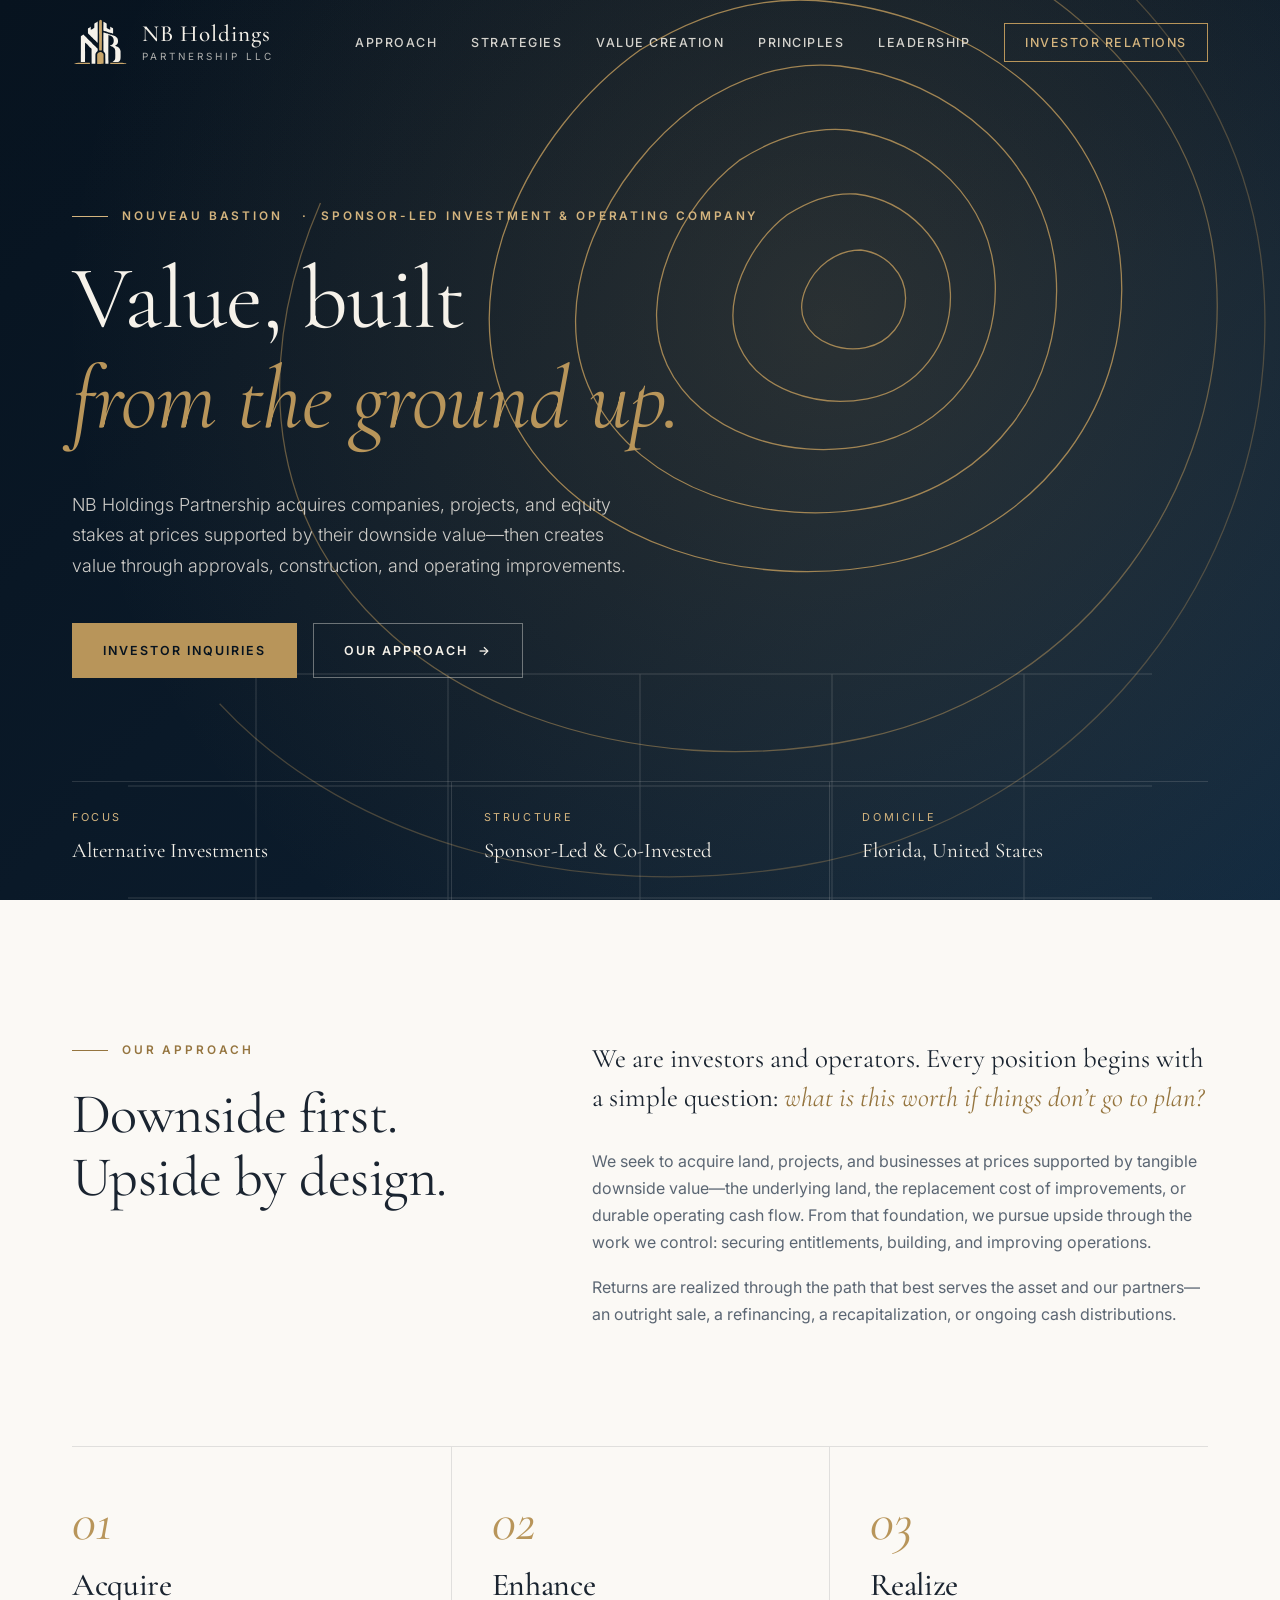
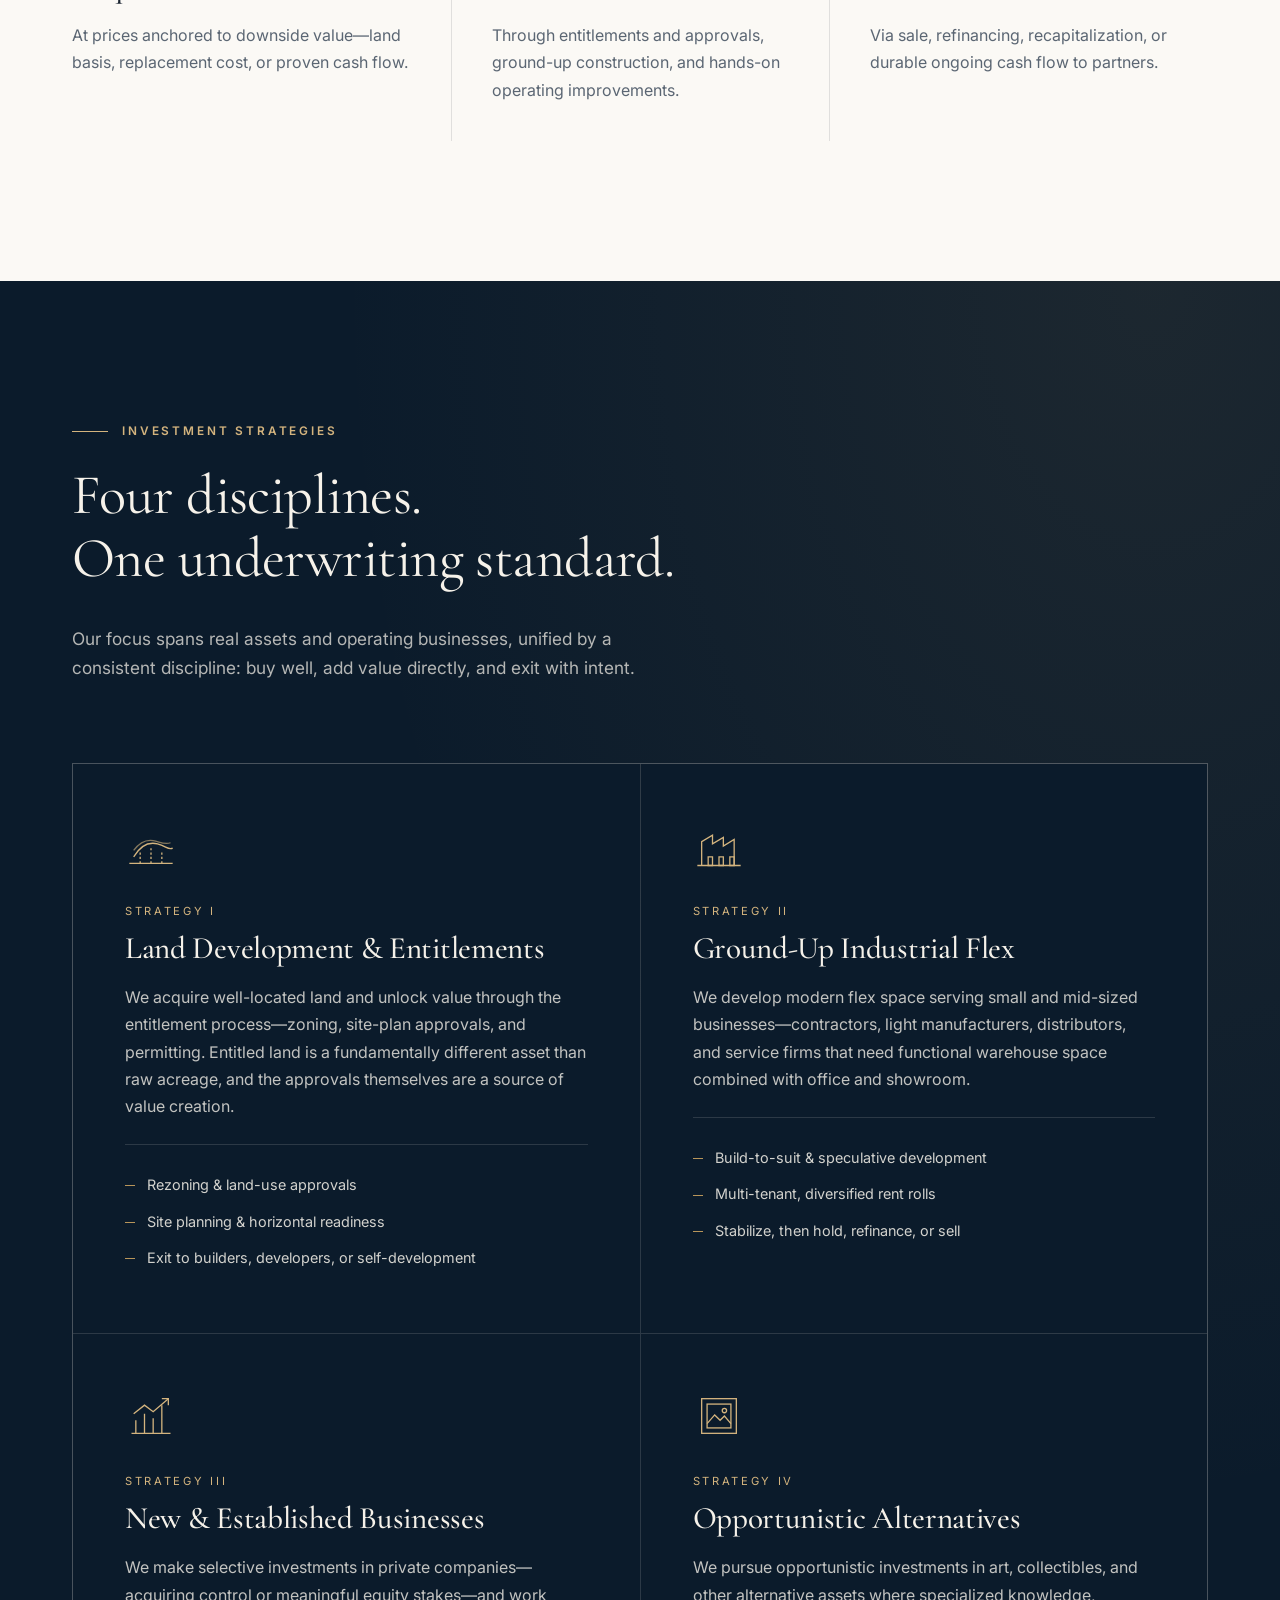
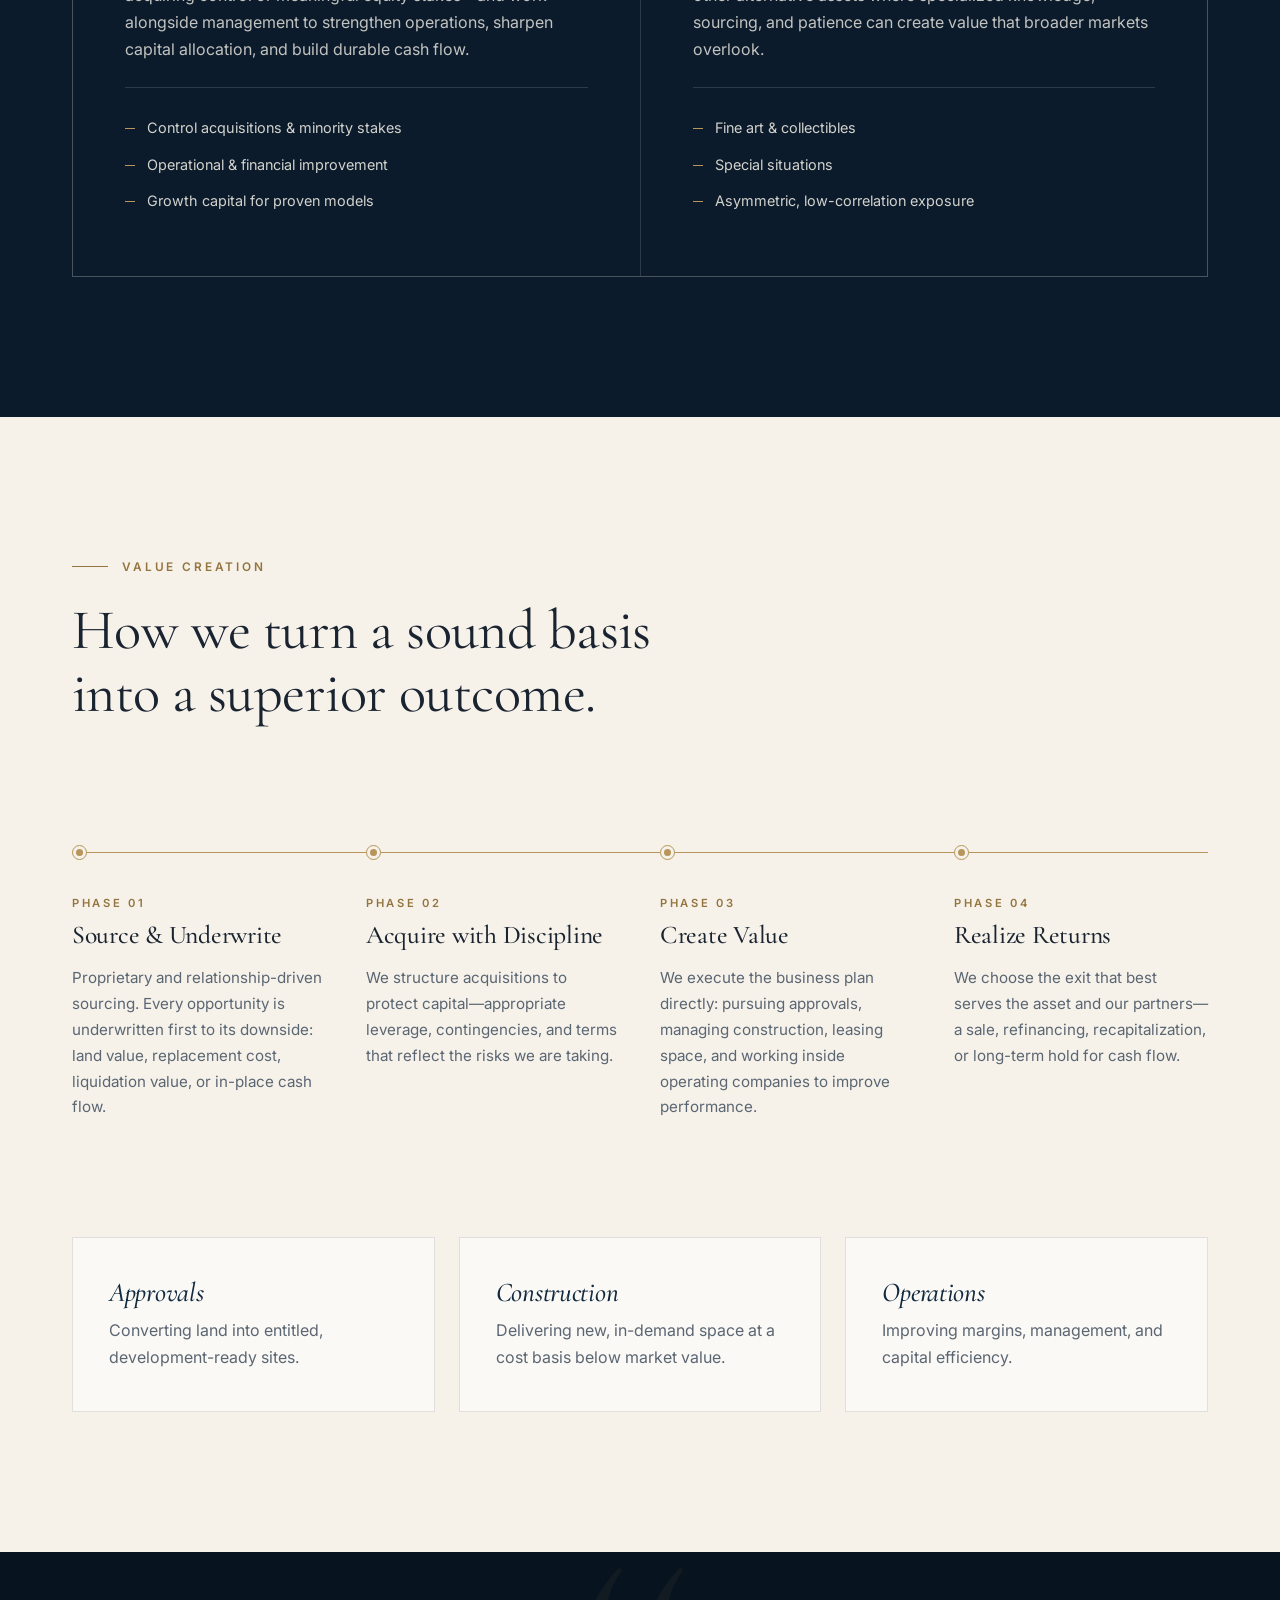
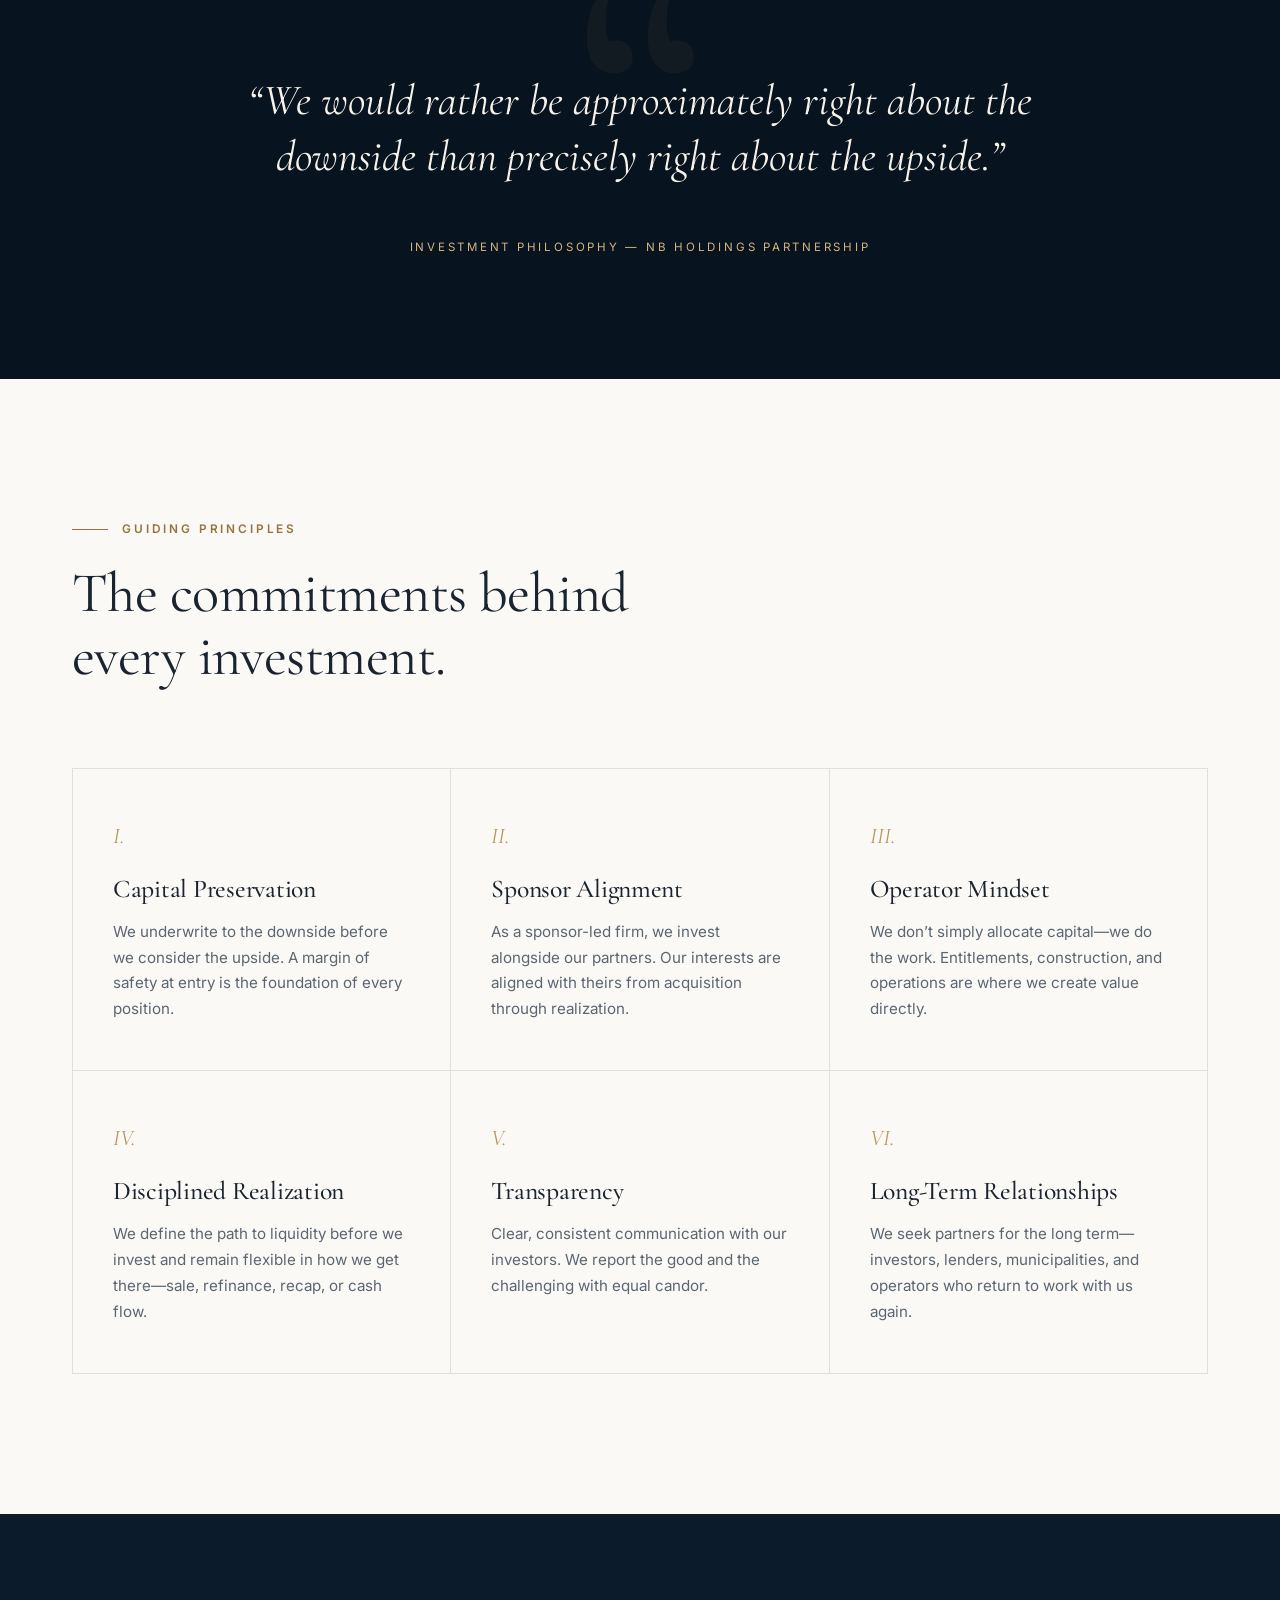
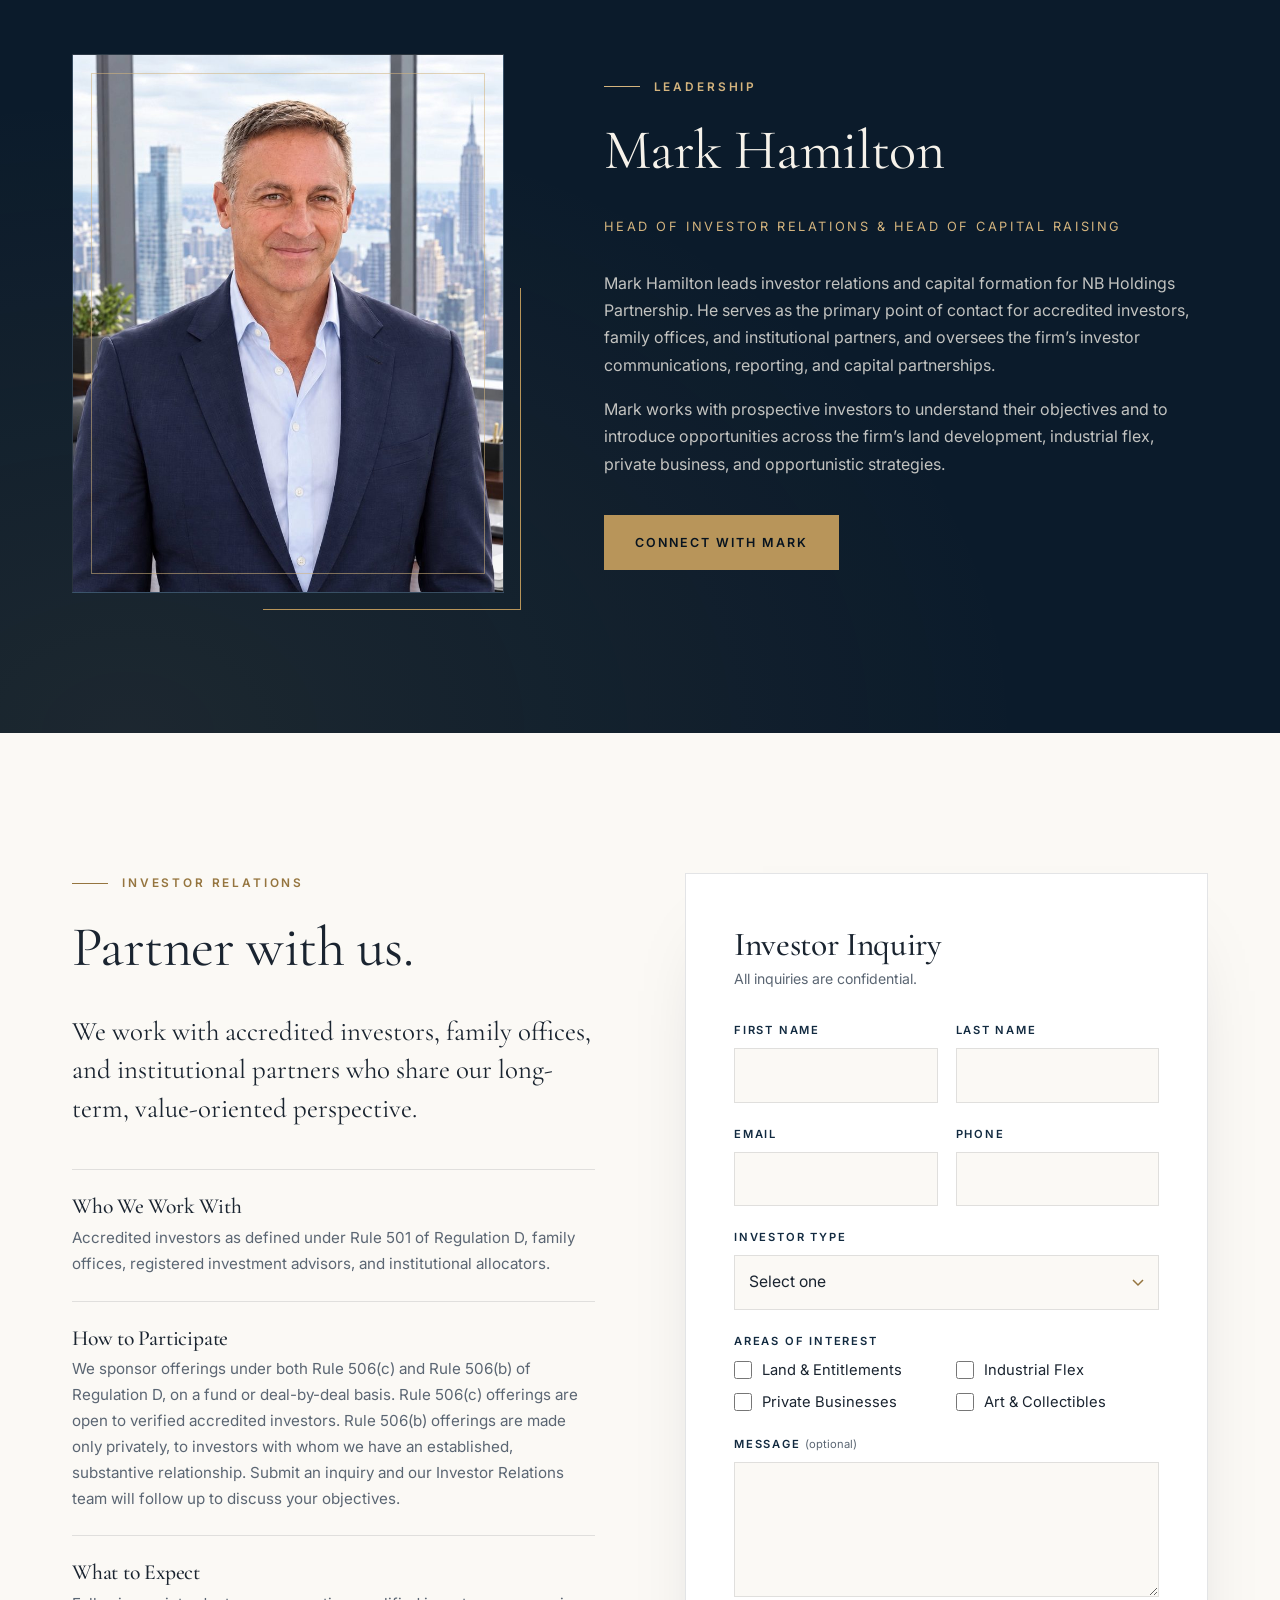
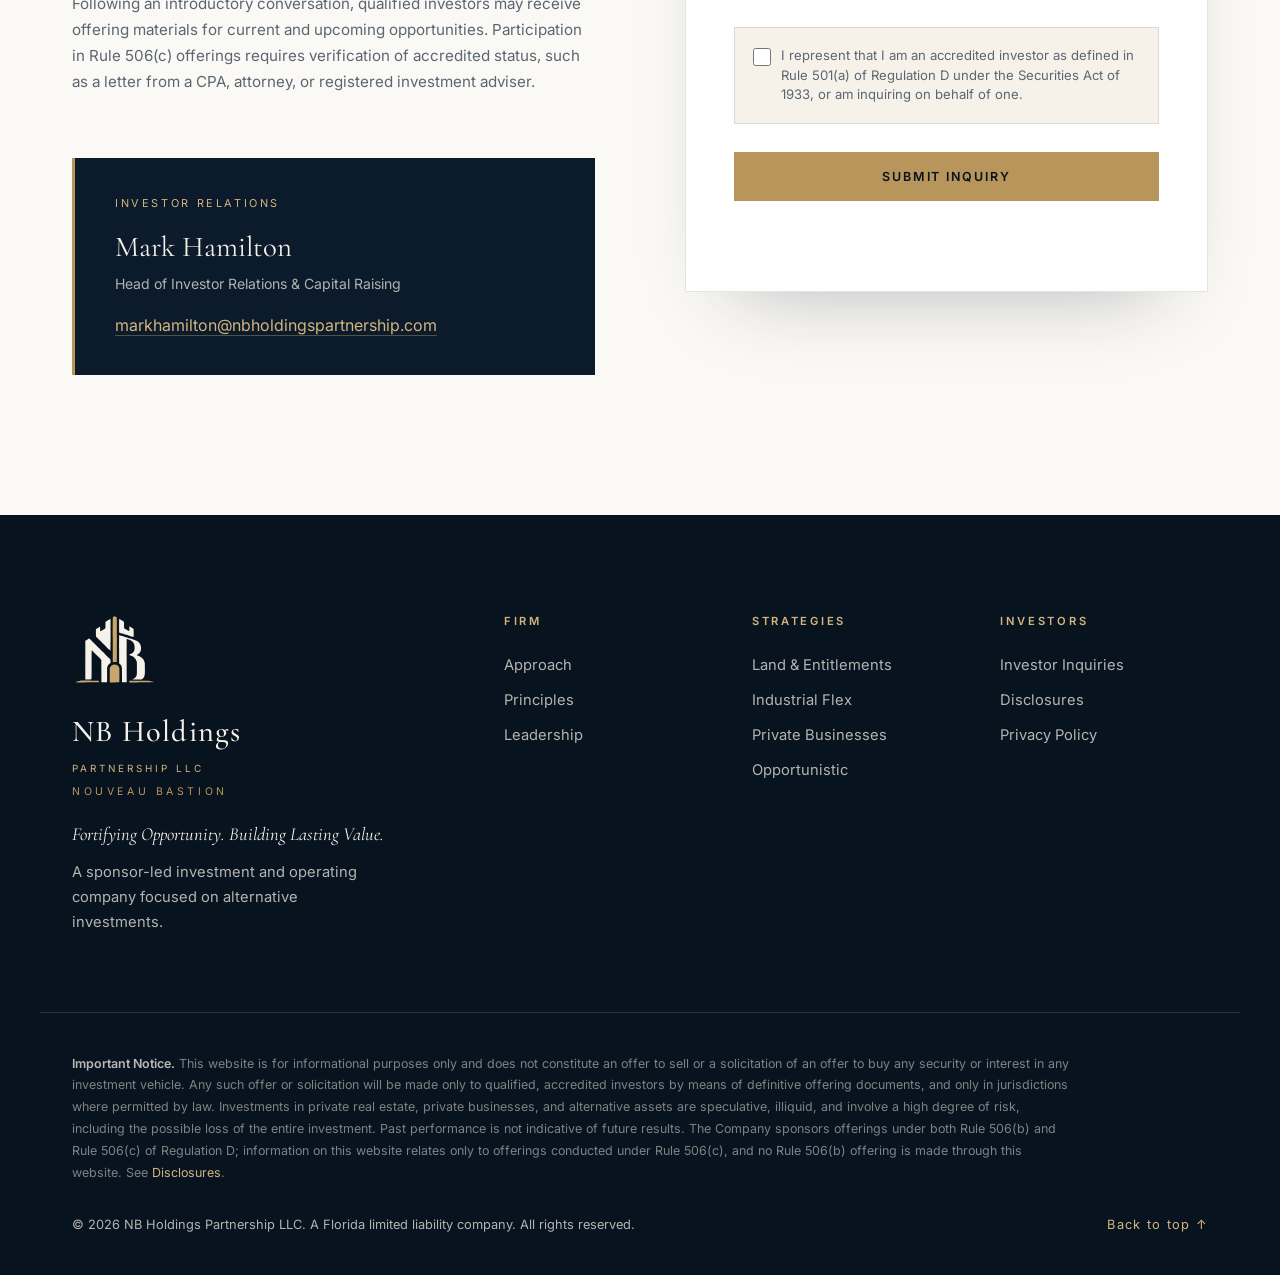
==== commit a5c775ea: "Add Mark Hamilton headshot to leadership section Co-Authored-By: Claude Opus 5.5 <noreply@anthropic." ====
--- a/index.html
+++ b/index.html
@@ -308,9 +308,9 @@
     <!-- ============ LEADERSHIP ============ -->
     <section class="section leadership dark" id="leadership">
       <div class="container leader-wrap">
-        <div class="leader-portrait reveal" aria-hidden="true">
+        <div class="leader-portrait reveal">
           <div class="portrait-frame">
-            <span class="portrait-monogram">MH</span>
+            <img class="portrait-photo" src="assets/img/mark-hamilton.jpg" alt="Mark Hamilton, Head of Investor Relations and Capital Raising" width="800" height="1000" loading="lazy">
           </div>
         </div>
         <div class="leader-copy reveal">
@@ -355,9 +355,11 @@
           </div>
         </div>
 
-        <form class="inquiry-form" id="inquiry-form" novalidate>
+        <form class="inquiry-form" id="inquiry-form" action="https://formspree.io/f/xdegzwky" method="POST" data-endpoint="https://formspree.io/f/xdegzwky" novalidate>
           <h3>Investor Inquiry</h3>
           <p class="form-note">All inquiries are confidential.</p>
+          <input type="hidden" name="_subject" value="New Investor Inquiry — NB Holdings Partnership">
+          <input type="text" name="_gotcha" class="hp-field" tabindex="-1" autocomplete="off" aria-hidden="true">
 
           <div class="field-row">
             <div class="field">
--- a/assets/css/styles.css
+++ b/assets/css/styles.css
@@ -329,6 +329,8 @@
 }
 .portrait-monogram { font-family: var(--serif); font-size: clamp(5rem, 10vw, 8rem); color: var(--gold-light); font-weight: 400; letter-spacing: .04em; }
 .leader-portrait { position: relative; z-index: 0; }
+.portrait-photo { position: absolute; inset: 0; width: 100%; height: 100%; object-fit: cover; object-position: center top; }
+.portrait-frame::before { z-index: 1; border-color: rgba(212,180,126,.55); }
 .leader-title { font-size: .8rem !important; letter-spacing: .2em; text-transform: uppercase; color: var(--gold-light) !important; margin-bottom: 2rem; }
 .leader-copy .btn { margin-top: 1.2rem; }
 
@@ -493,3 +495,4 @@
   .quote-band { padding: 90px 0; }
 }
 .contact-line a { overflow-wrap: anywhere; }
+.hp-field { position: absolute; left: -9999px; width: 1px; height: 1px; opacity: 0; }
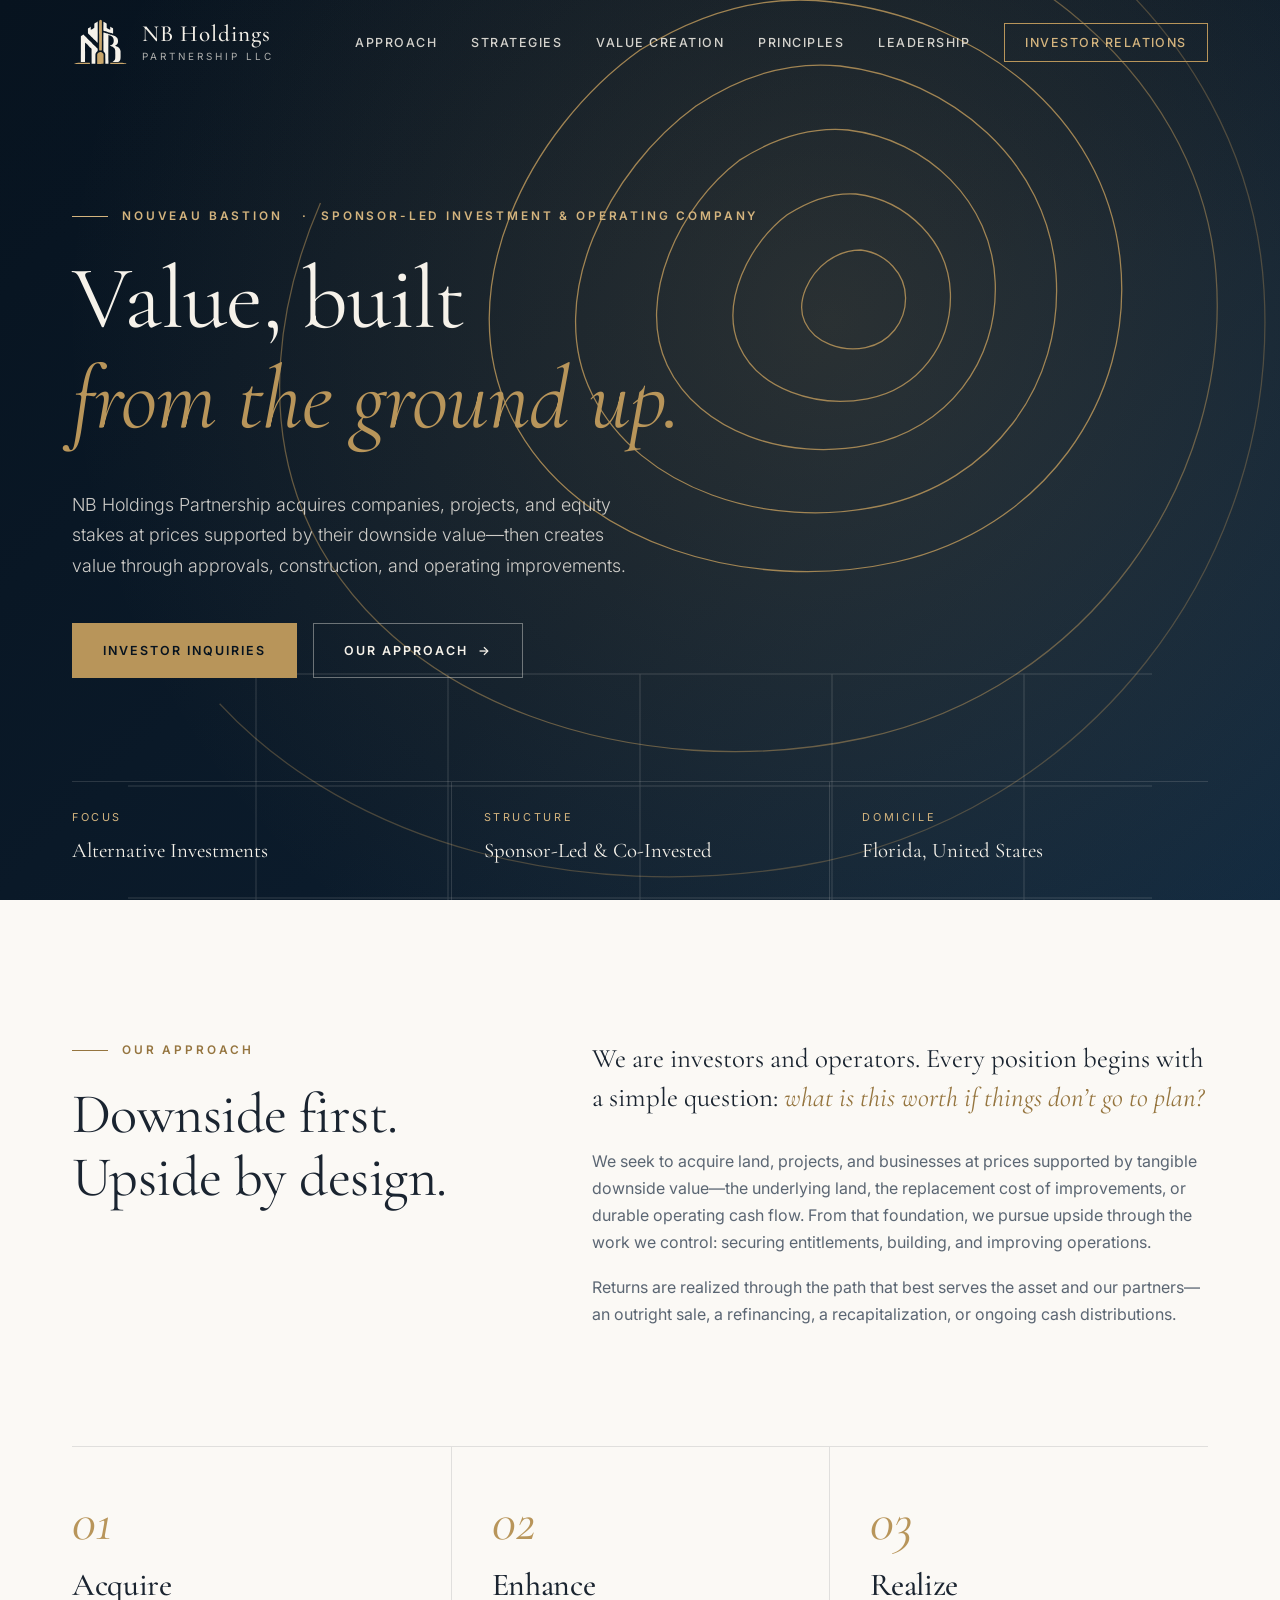
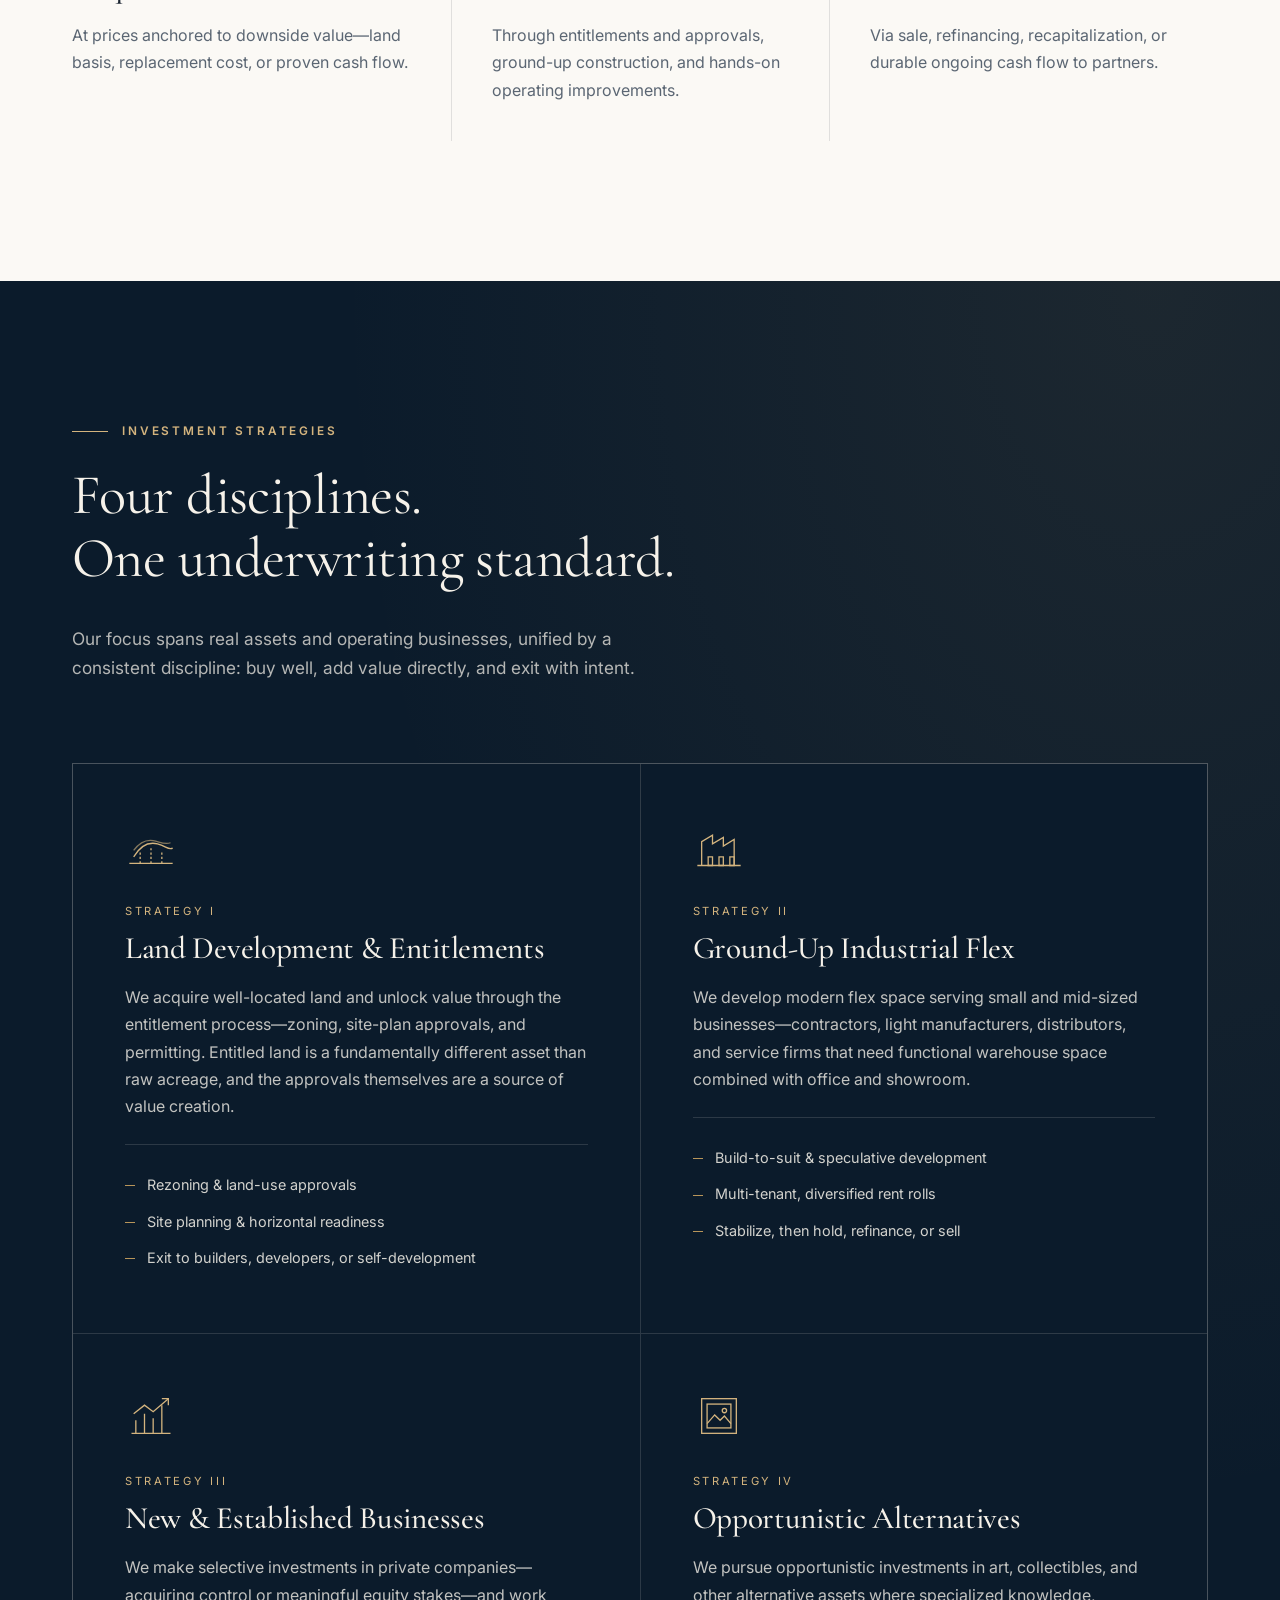
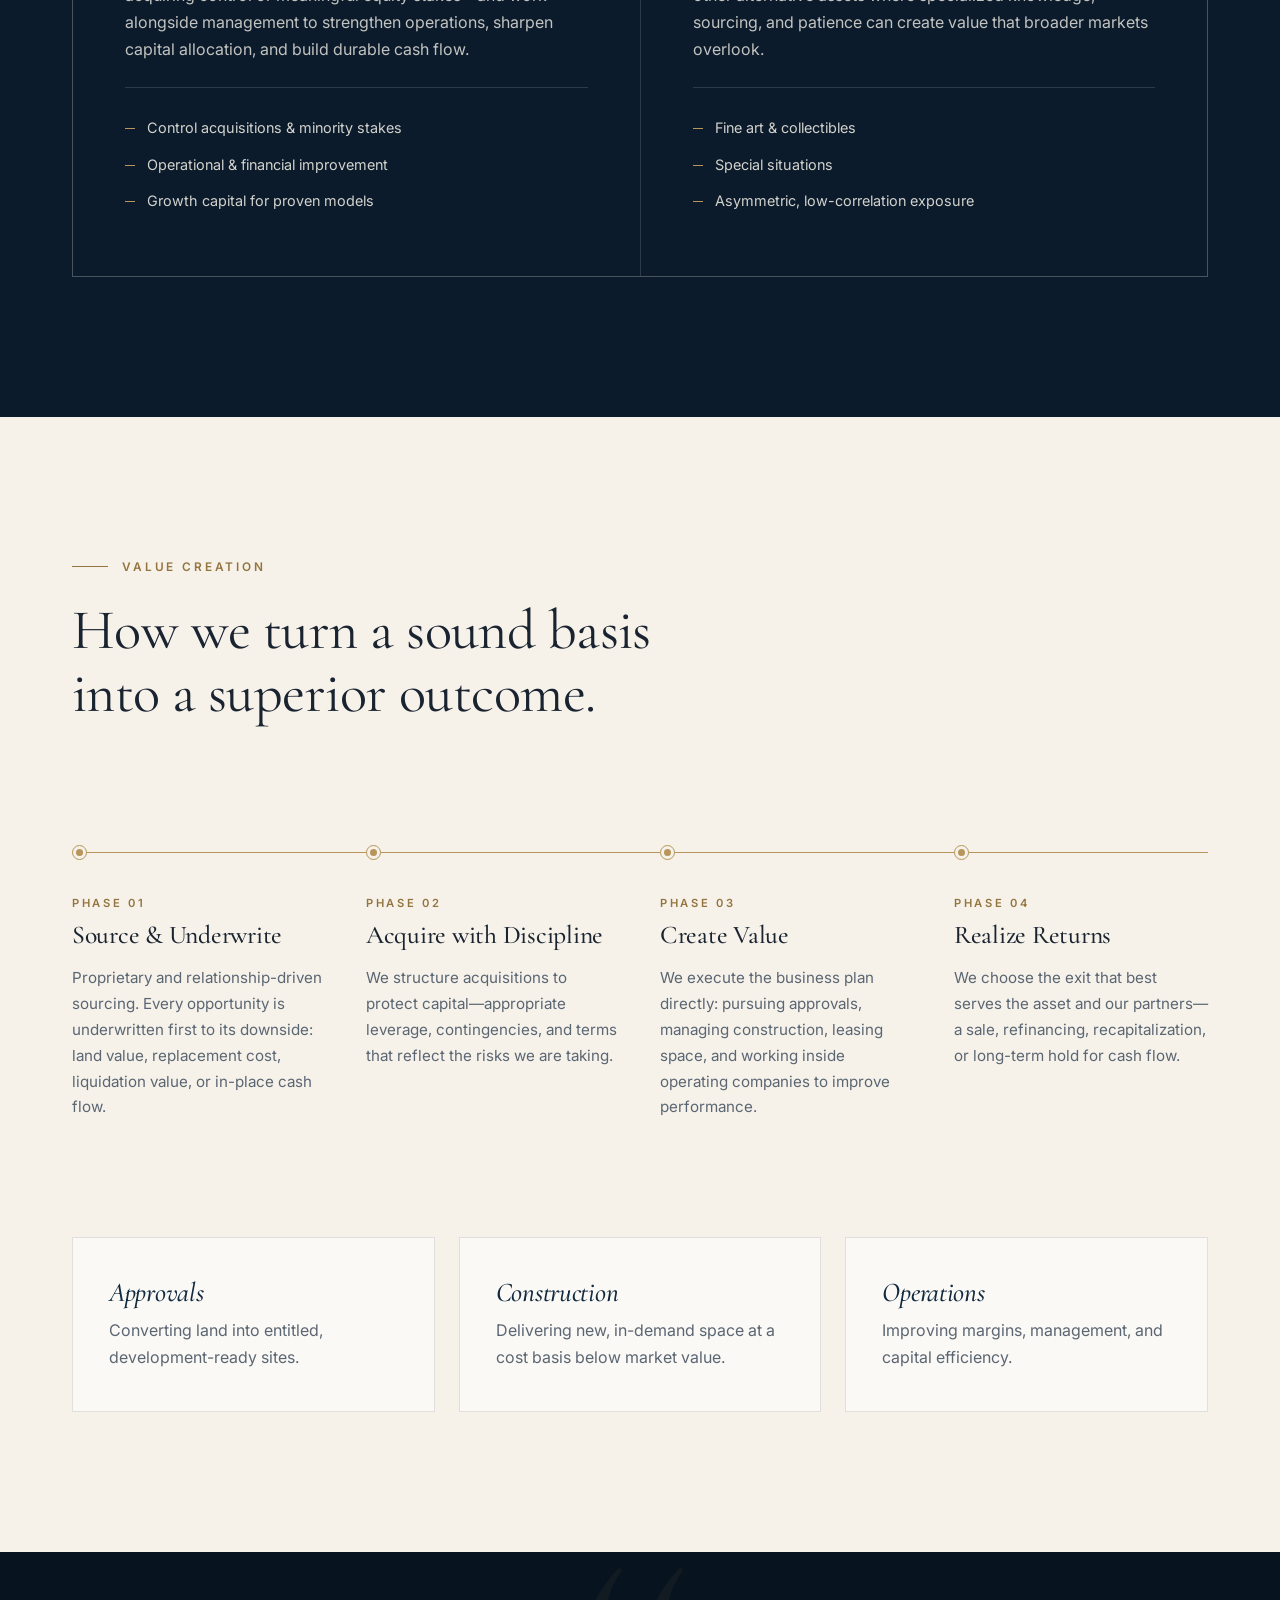
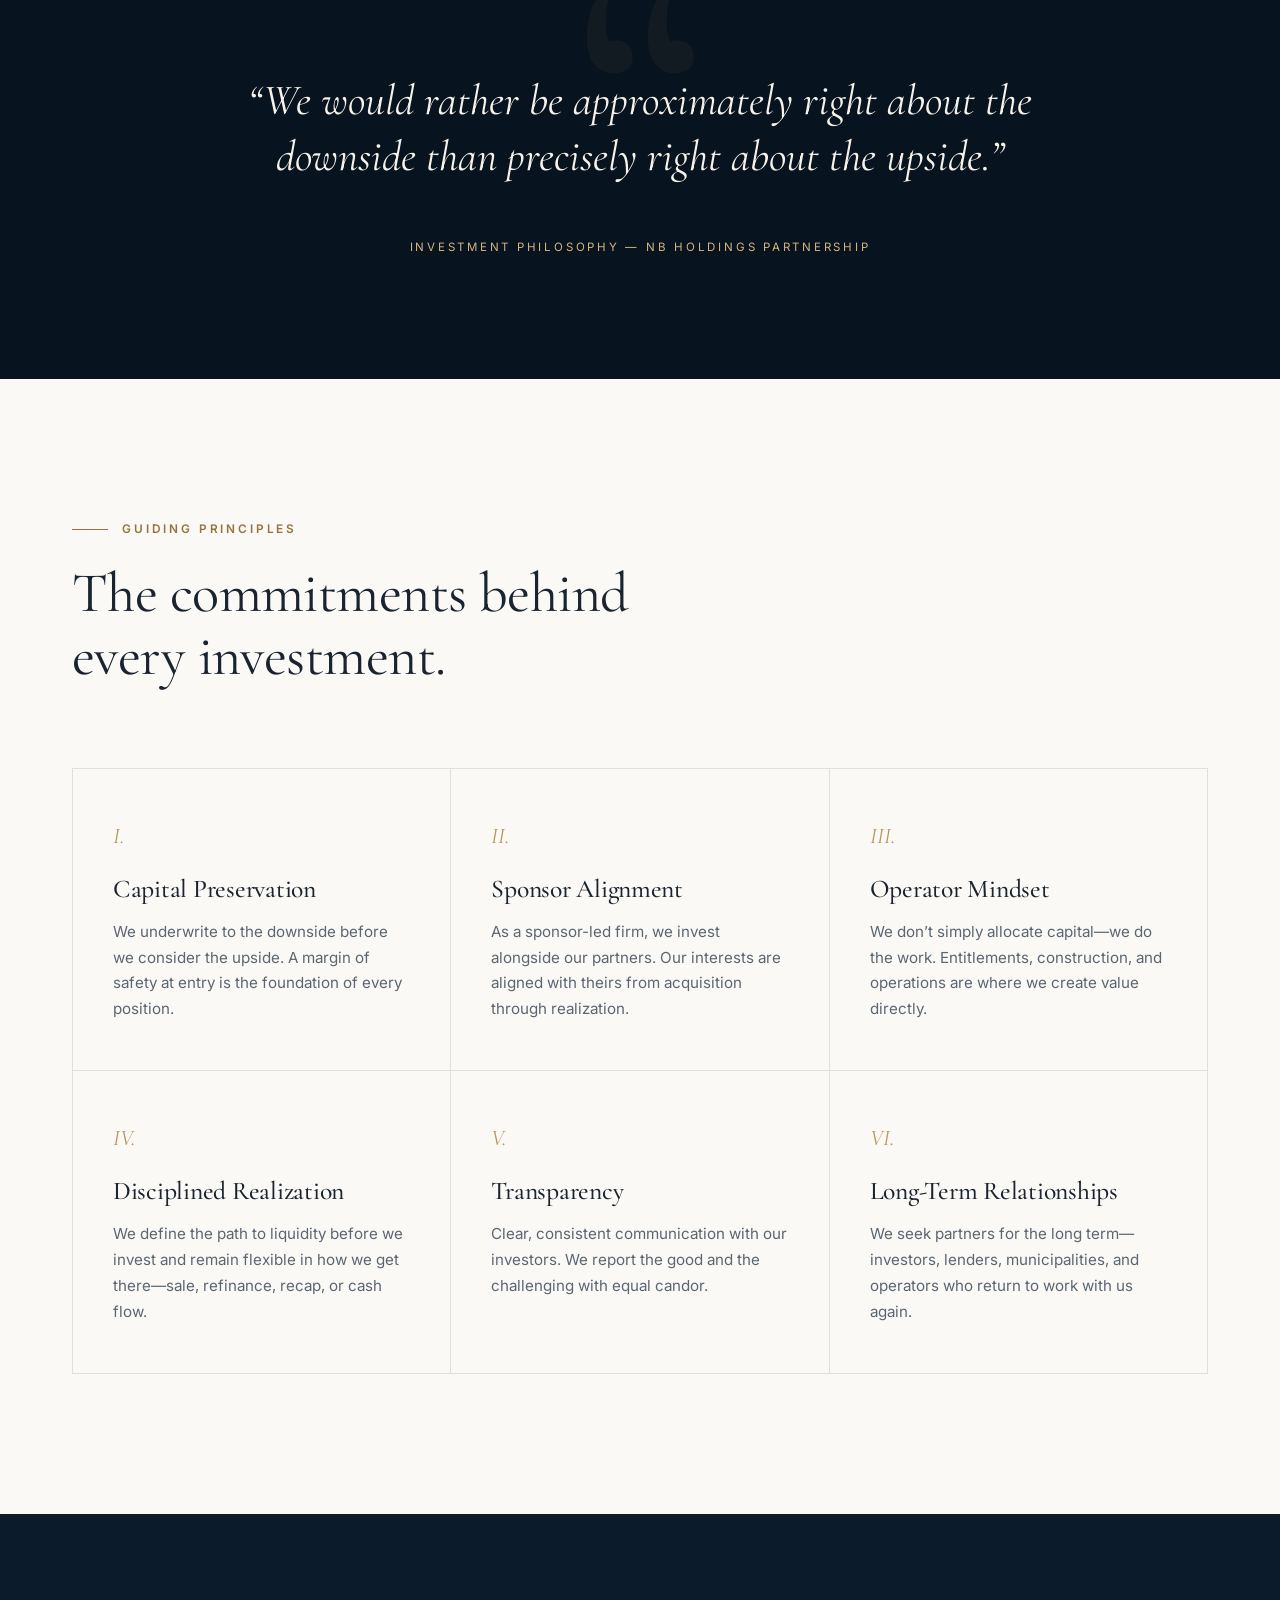
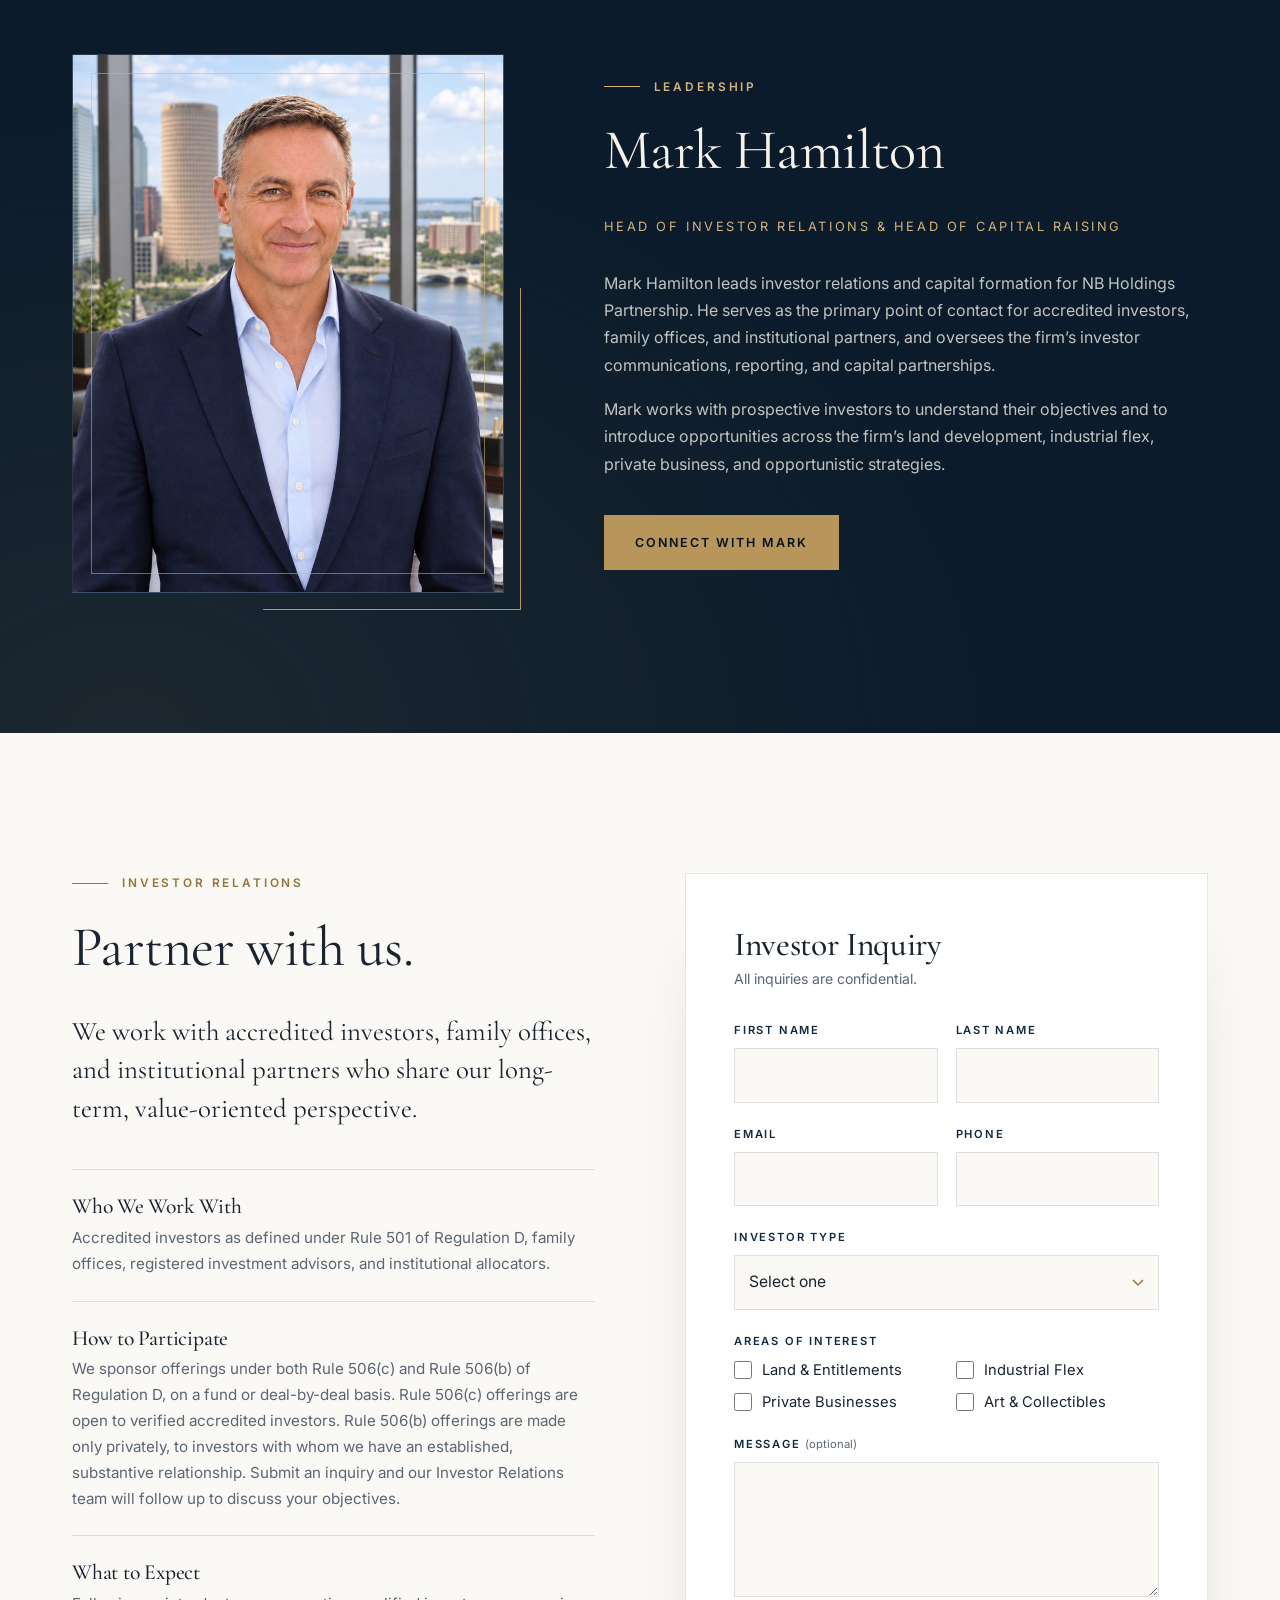
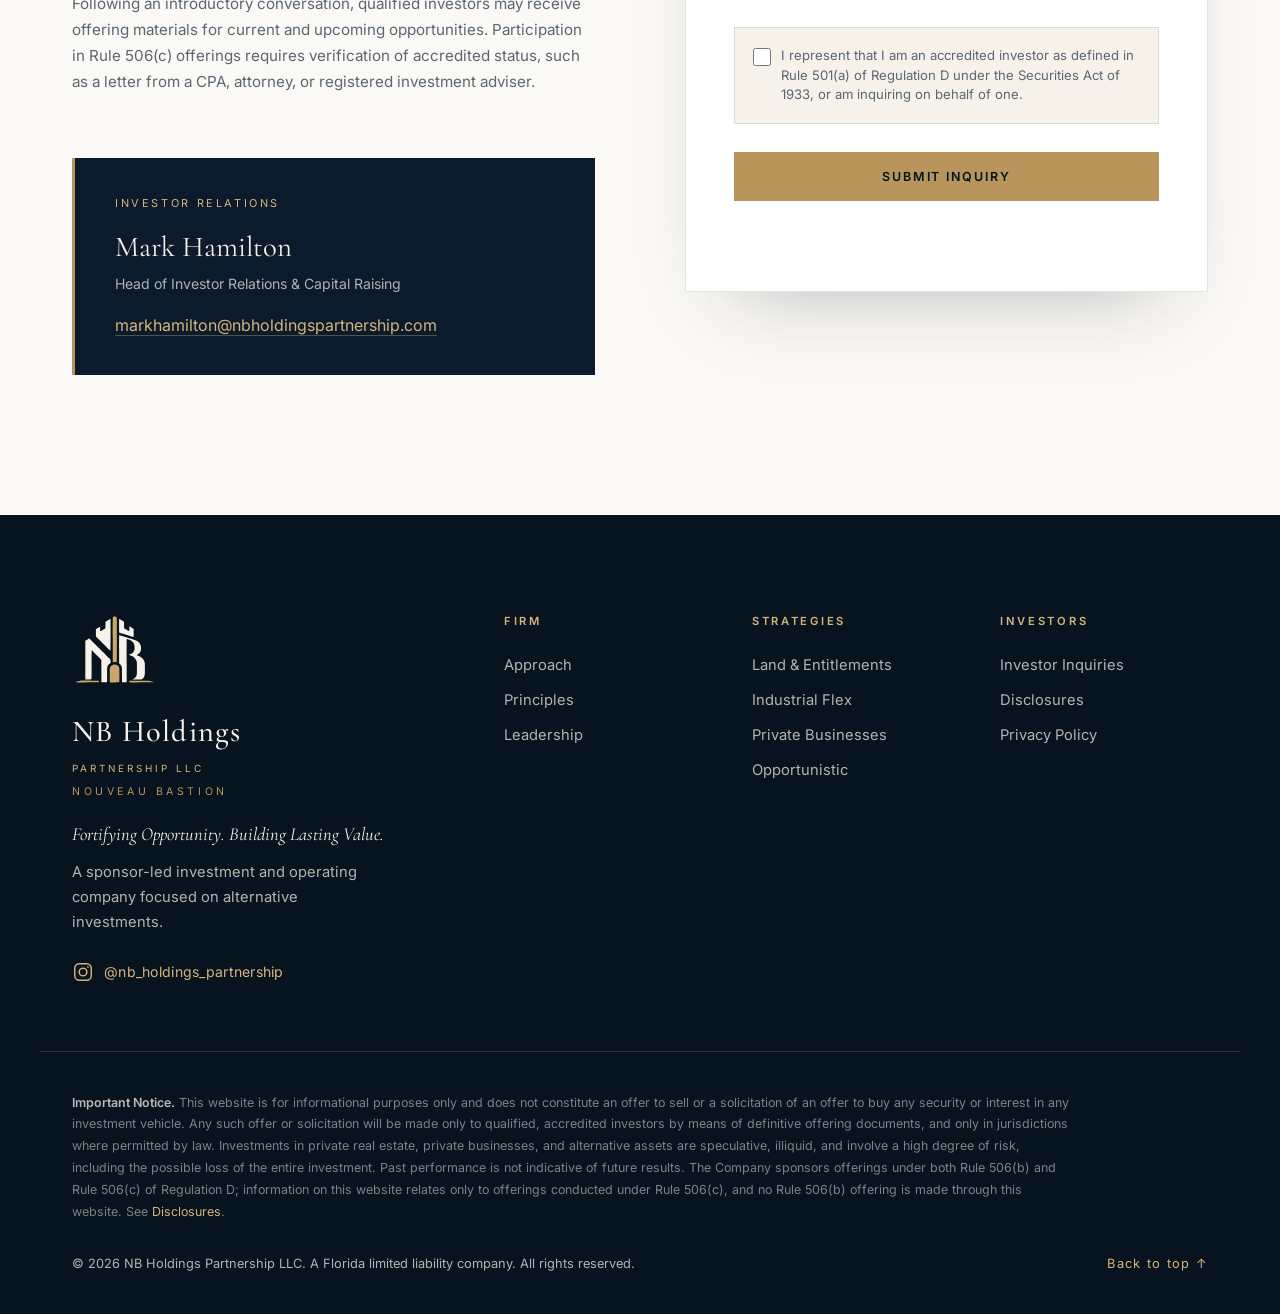
==== commit 5feccbdf: "Add Instagram link to site footer Co-Authored-By: Claude Opus 5.5 <noreply@anthropic.com> Claude-Ses" ====
--- a/index.html
+++ b/index.html
@@ -426,6 +426,10 @@
         <span class="brand-motto">Nouveau Bastion</span>
         <p class="tagline">Fortifying Opportunity. Building Lasting Value.</p>
         <p>A sponsor-led investment and operating company focused on alternative investments.</p>
+        <a class="footer-social" href="https://www.instagram.com/nb_holdings_partnership/" target="_blank" rel="noopener noreferrer" aria-label="NB Holdings Partnership on Instagram">
+          <svg viewBox="0 0 24 24" aria-hidden="true" fill="none" stroke="currentColor" stroke-width="1.6"><rect x="3" y="3" width="18" height="18" rx="5"/><circle cx="12" cy="12" r="4.2"/><circle cx="17.4" cy="6.6" r="1" fill="currentColor" stroke="none"/></svg>
+          <span>@nb_holdings_partnership</span>
+        </a>
       </div>
       <nav class="footer-nav" aria-label="Footer">
         <div>
--- a/assets/css/styles.css
+++ b/assets/css/styles.css
@@ -496,3 +496,7 @@
 }
 .contact-line a { overflow-wrap: anywhere; }
 .hp-field { position: absolute; left: -9999px; width: 1px; height: 1px; opacity: 0; }
+
+.footer-social { display: inline-flex; align-items: center; gap: 10px; margin-top: 8px; color: var(--gold-light); font-size: .88rem; letter-spacing: .02em; transition: color .3s; }
+.footer-social svg { width: 22px; height: 22px; flex-shrink: 0; }
+.footer-social:hover { color: var(--ivory); }
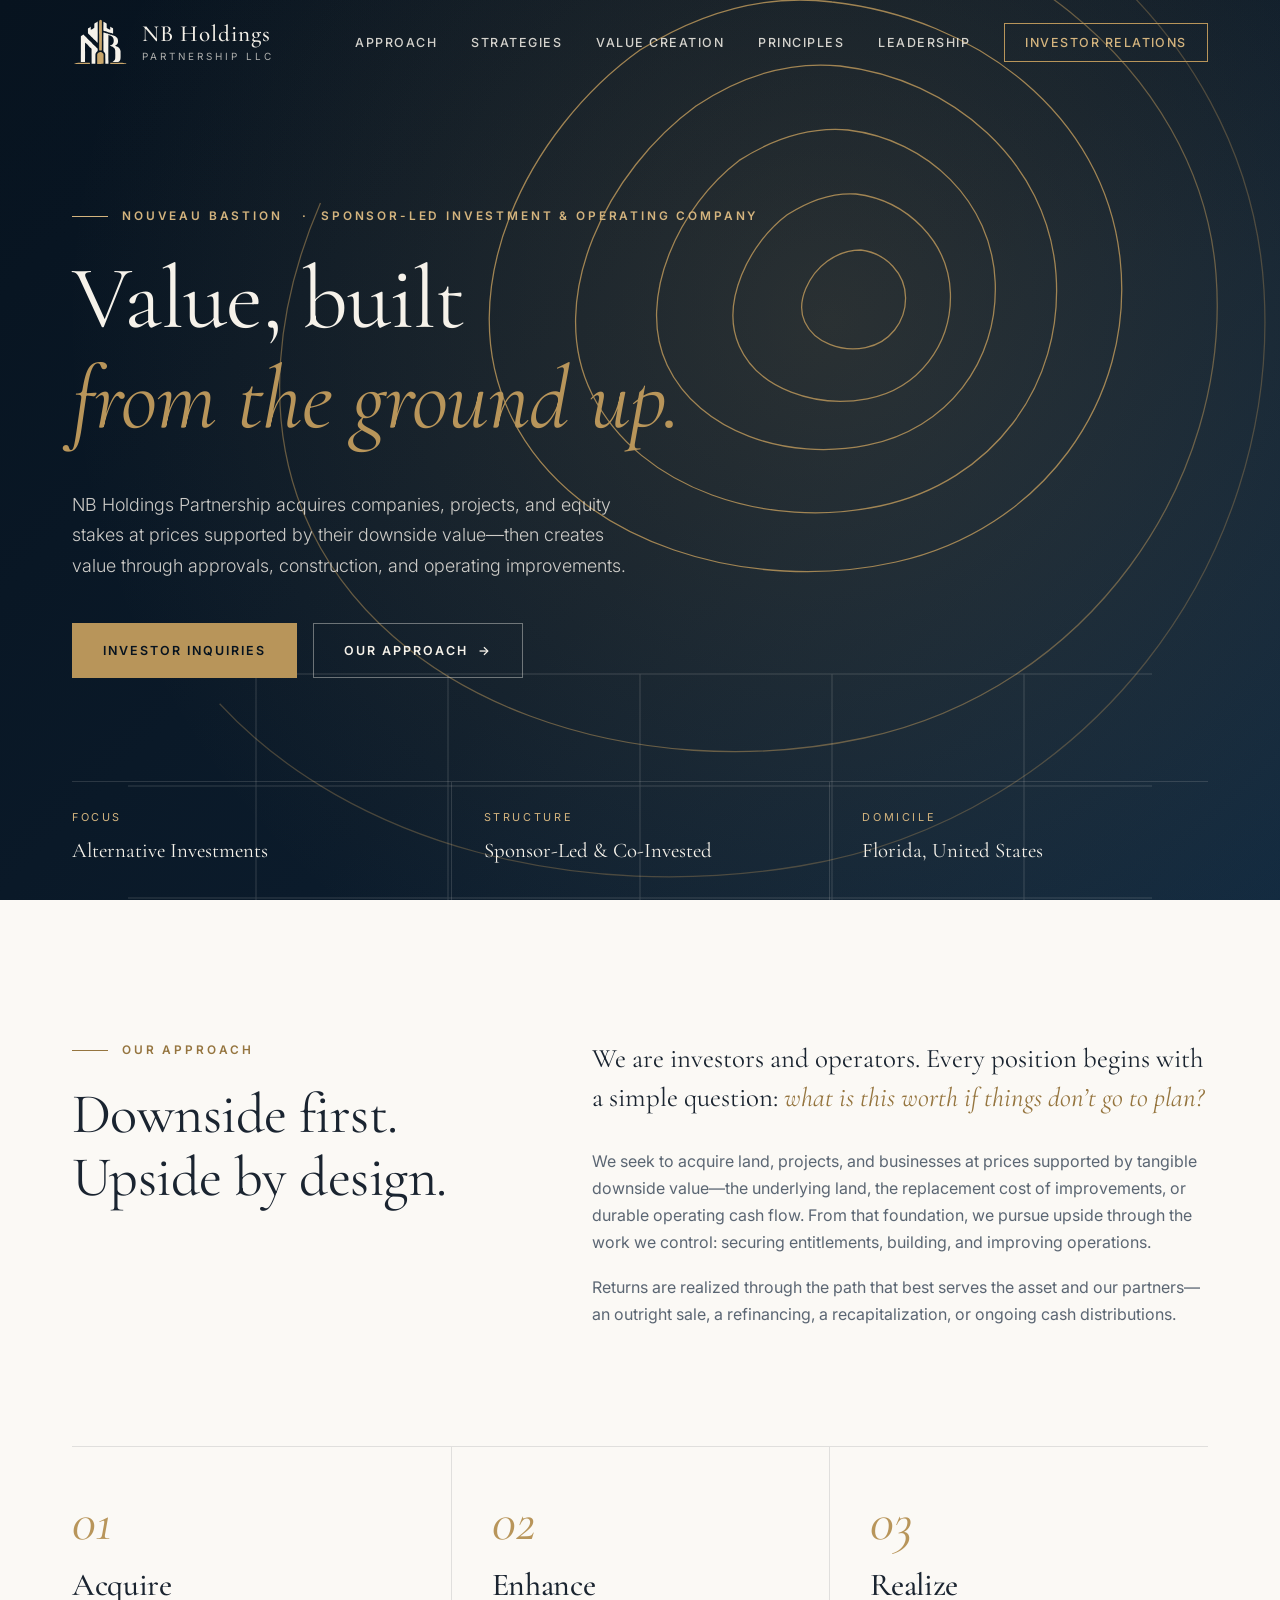
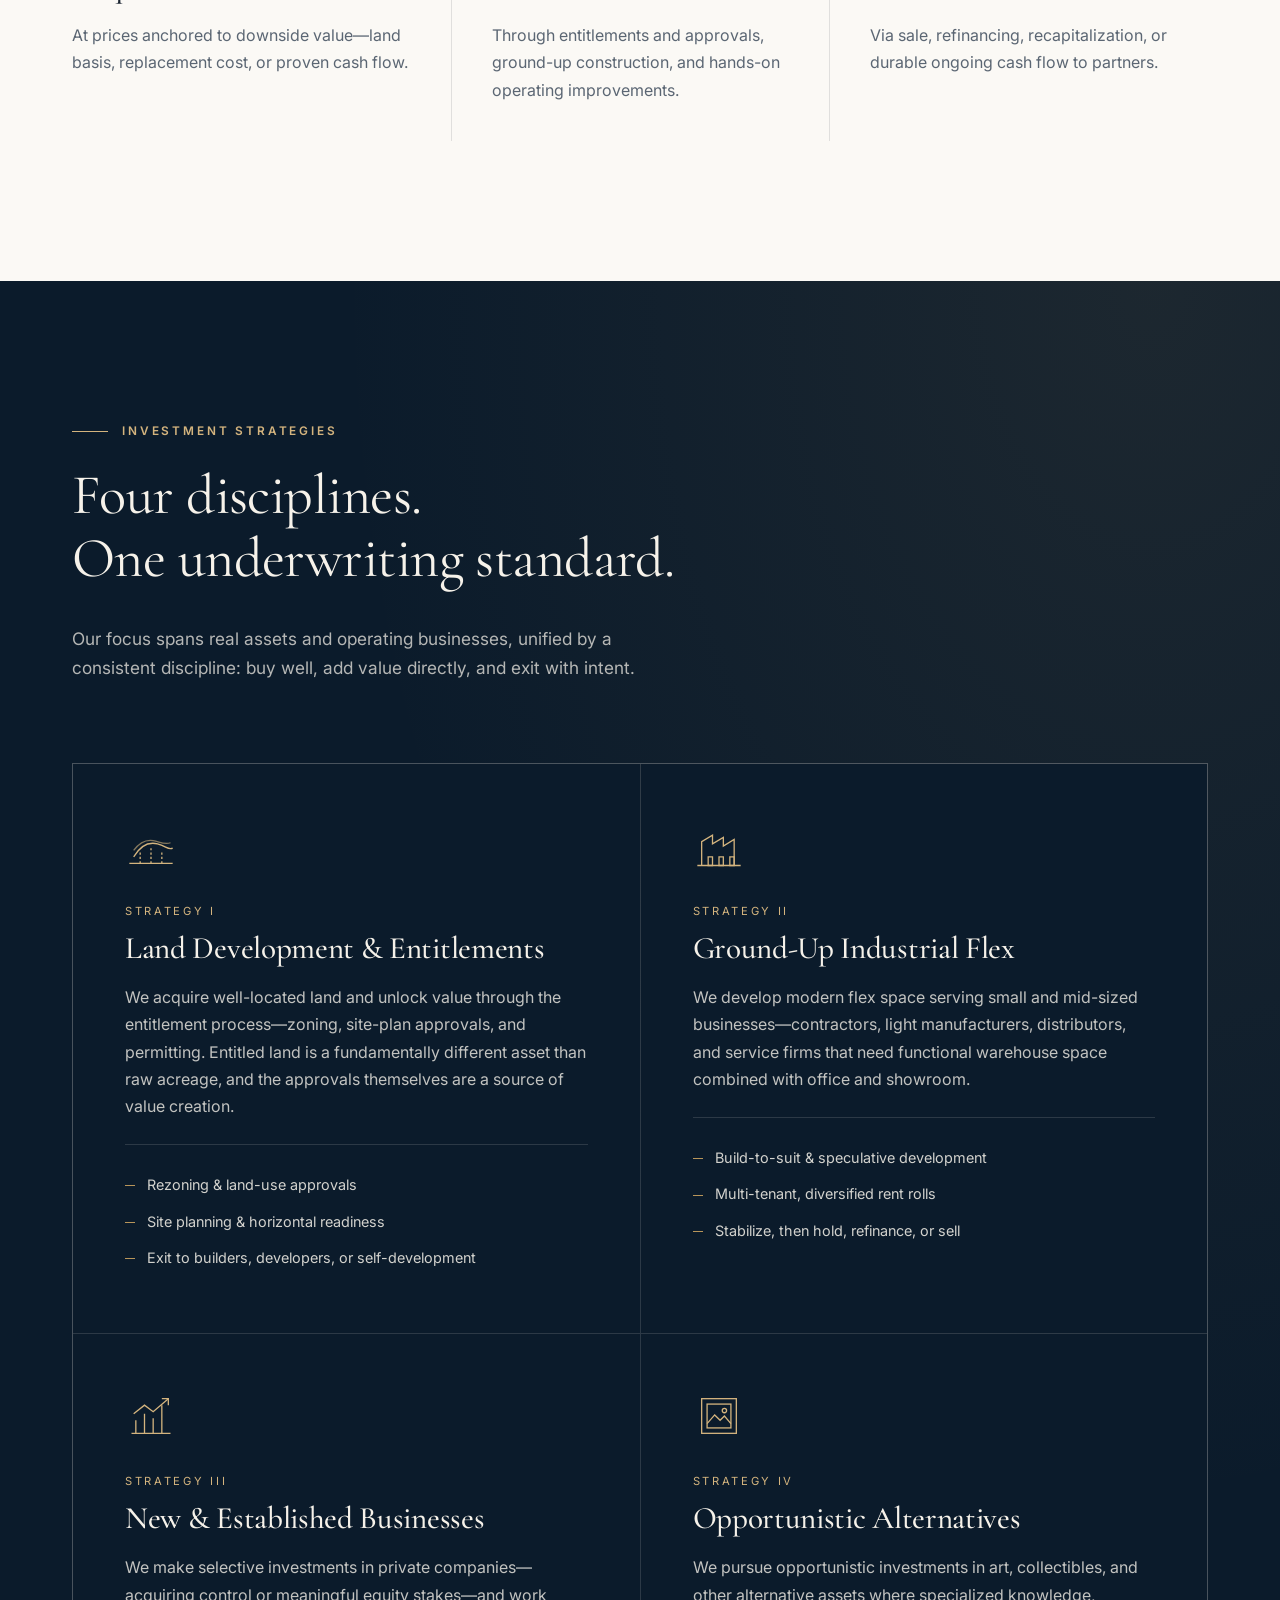
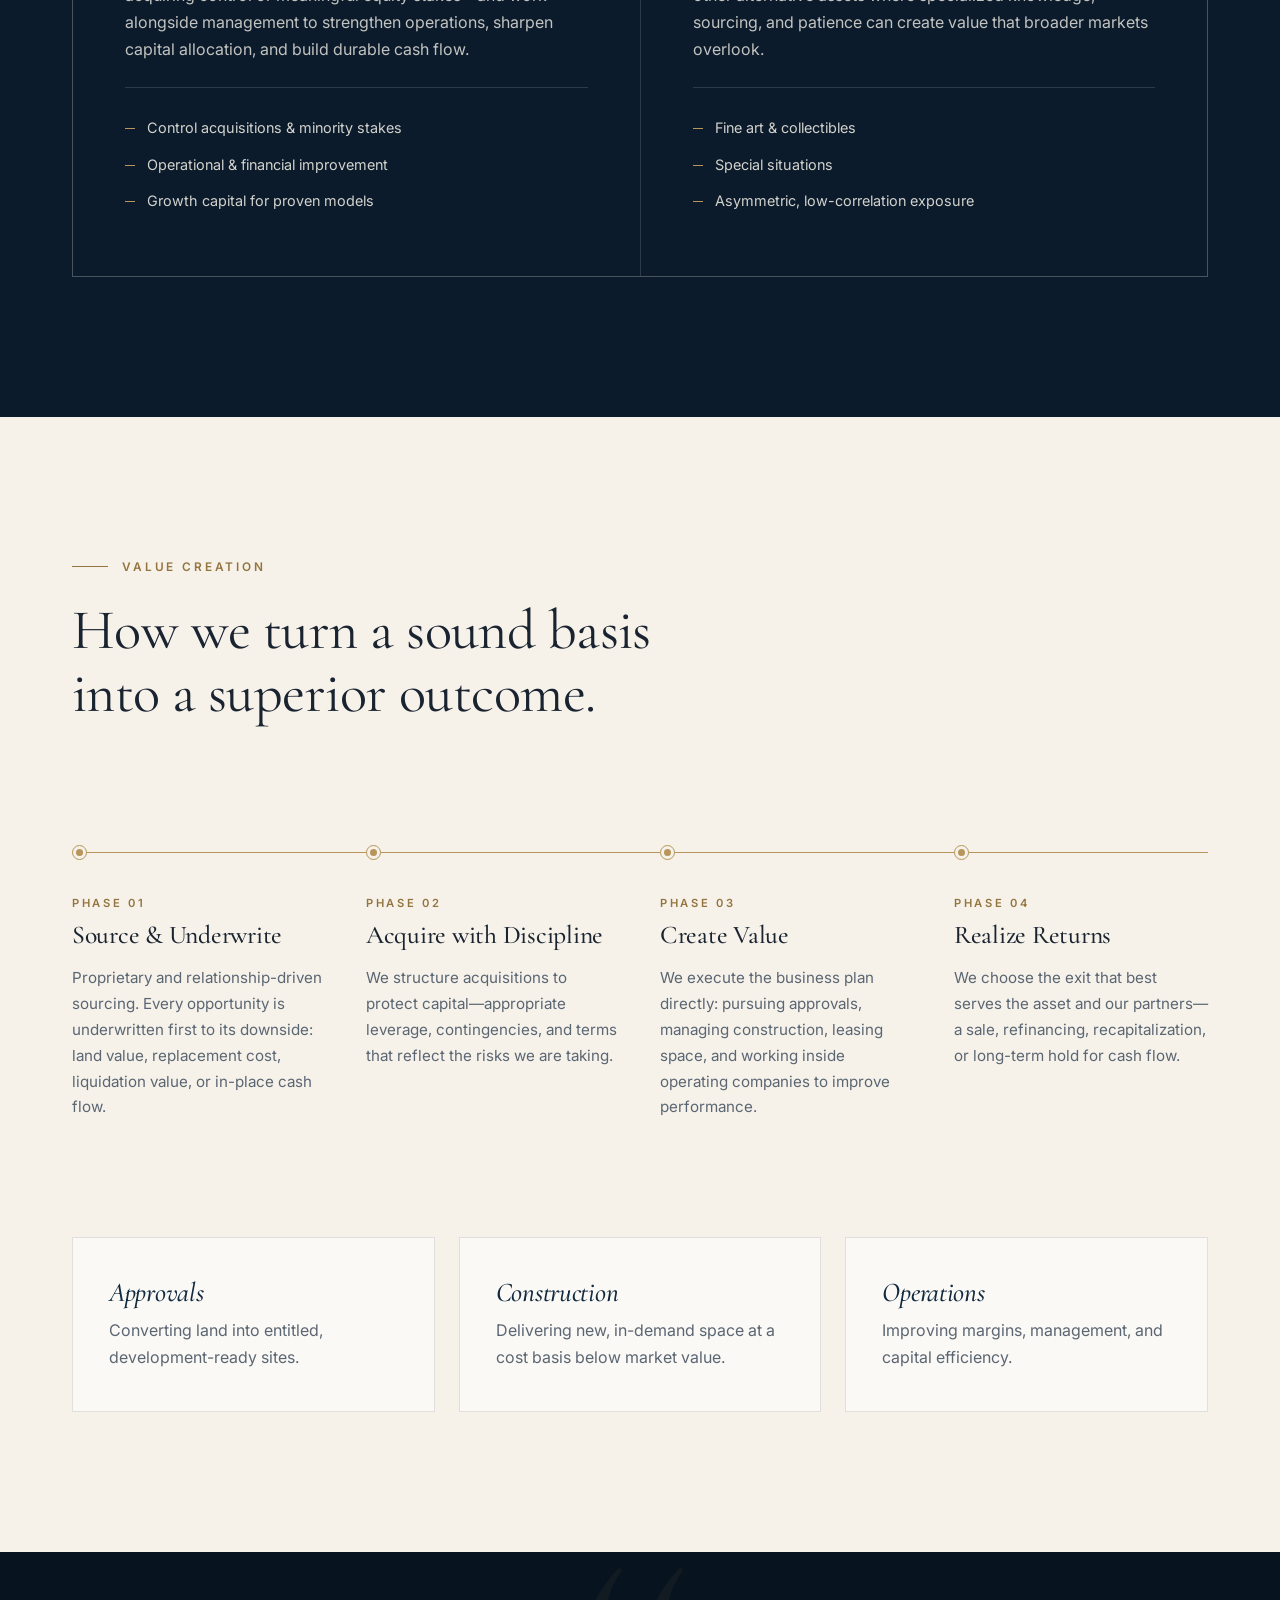
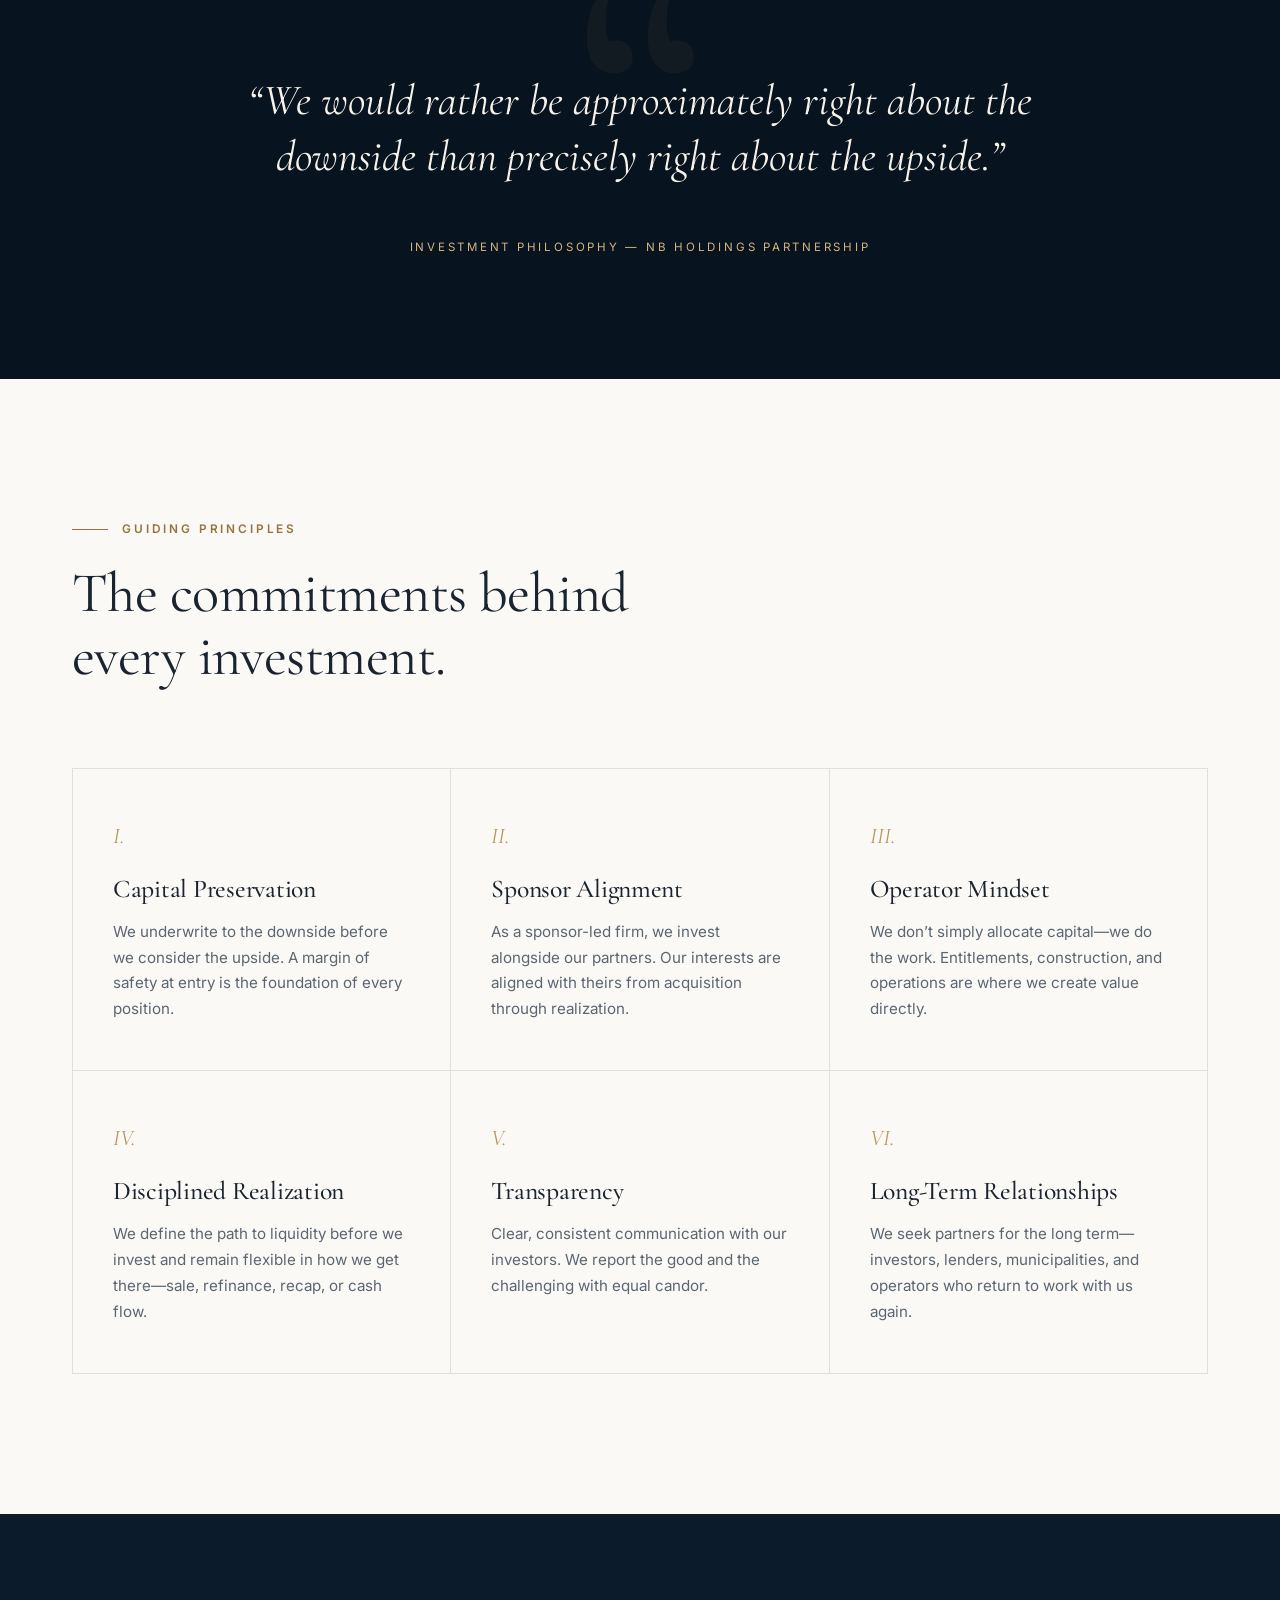
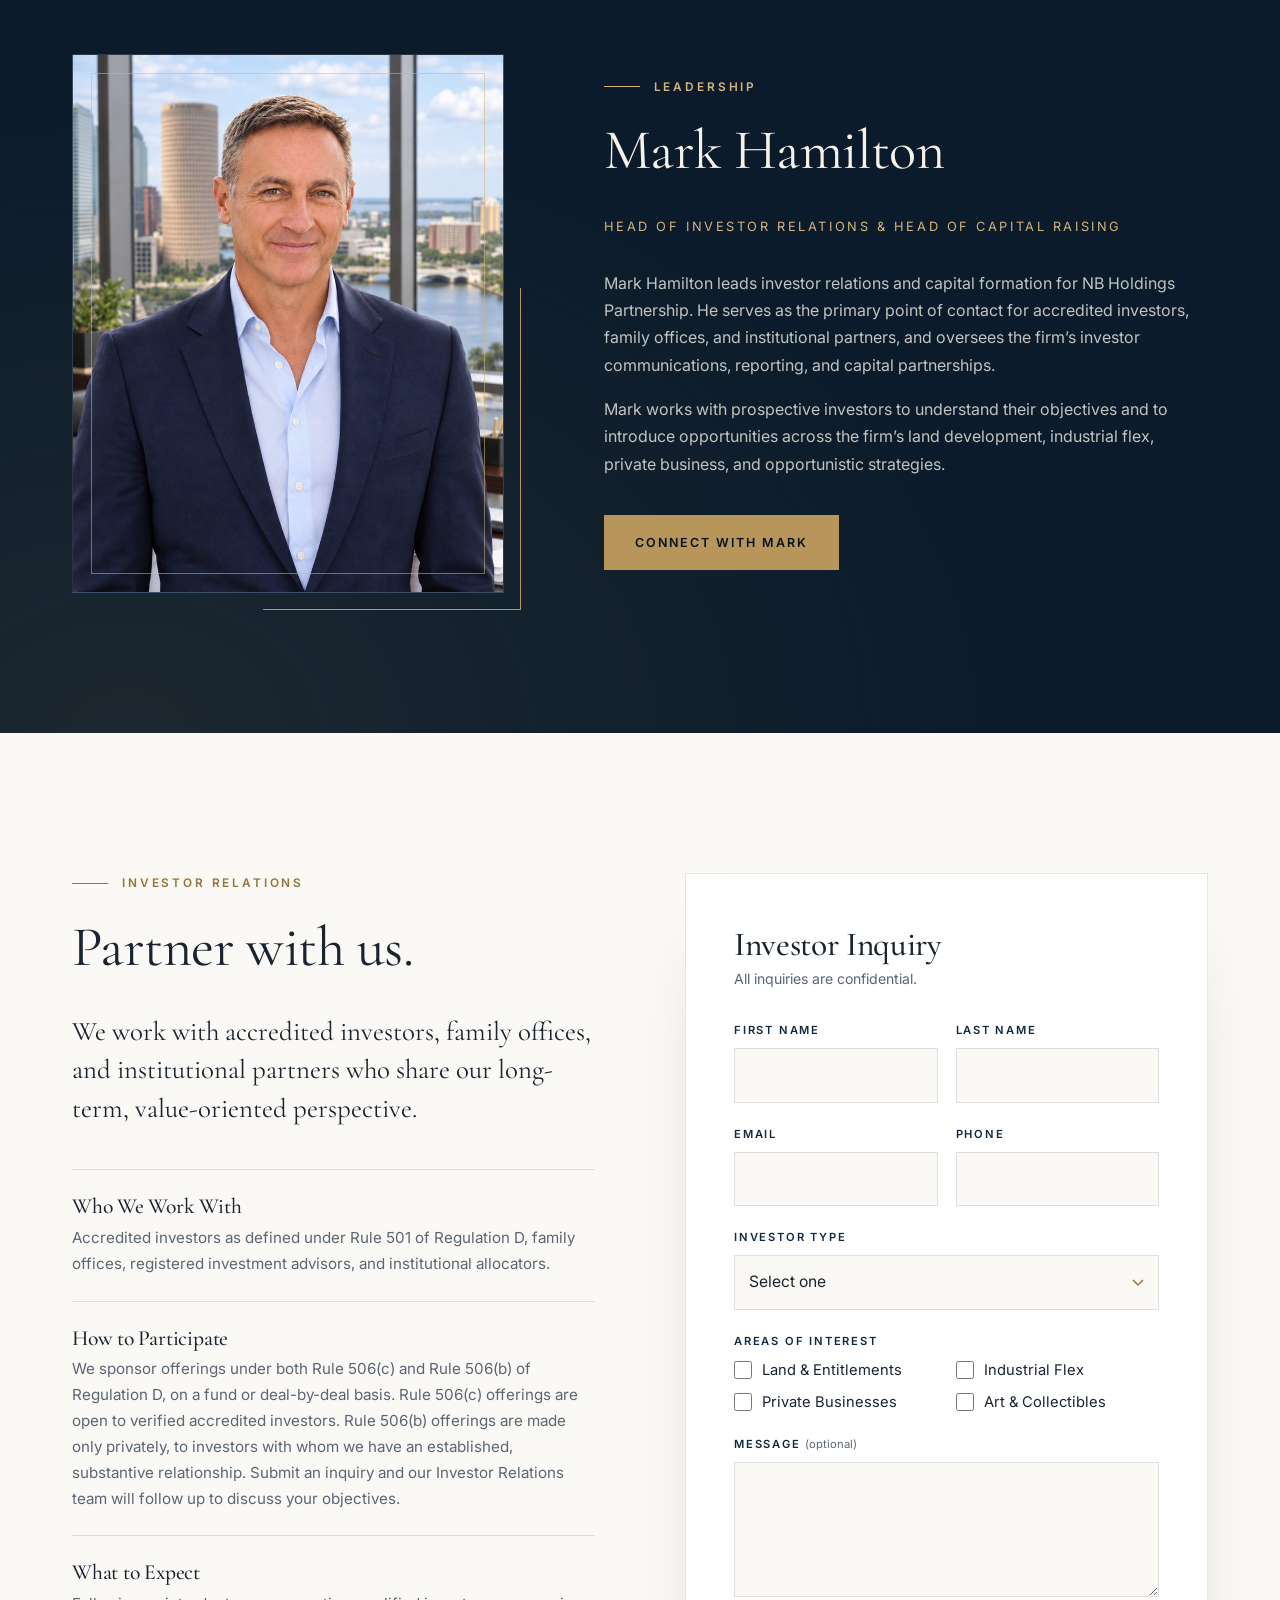
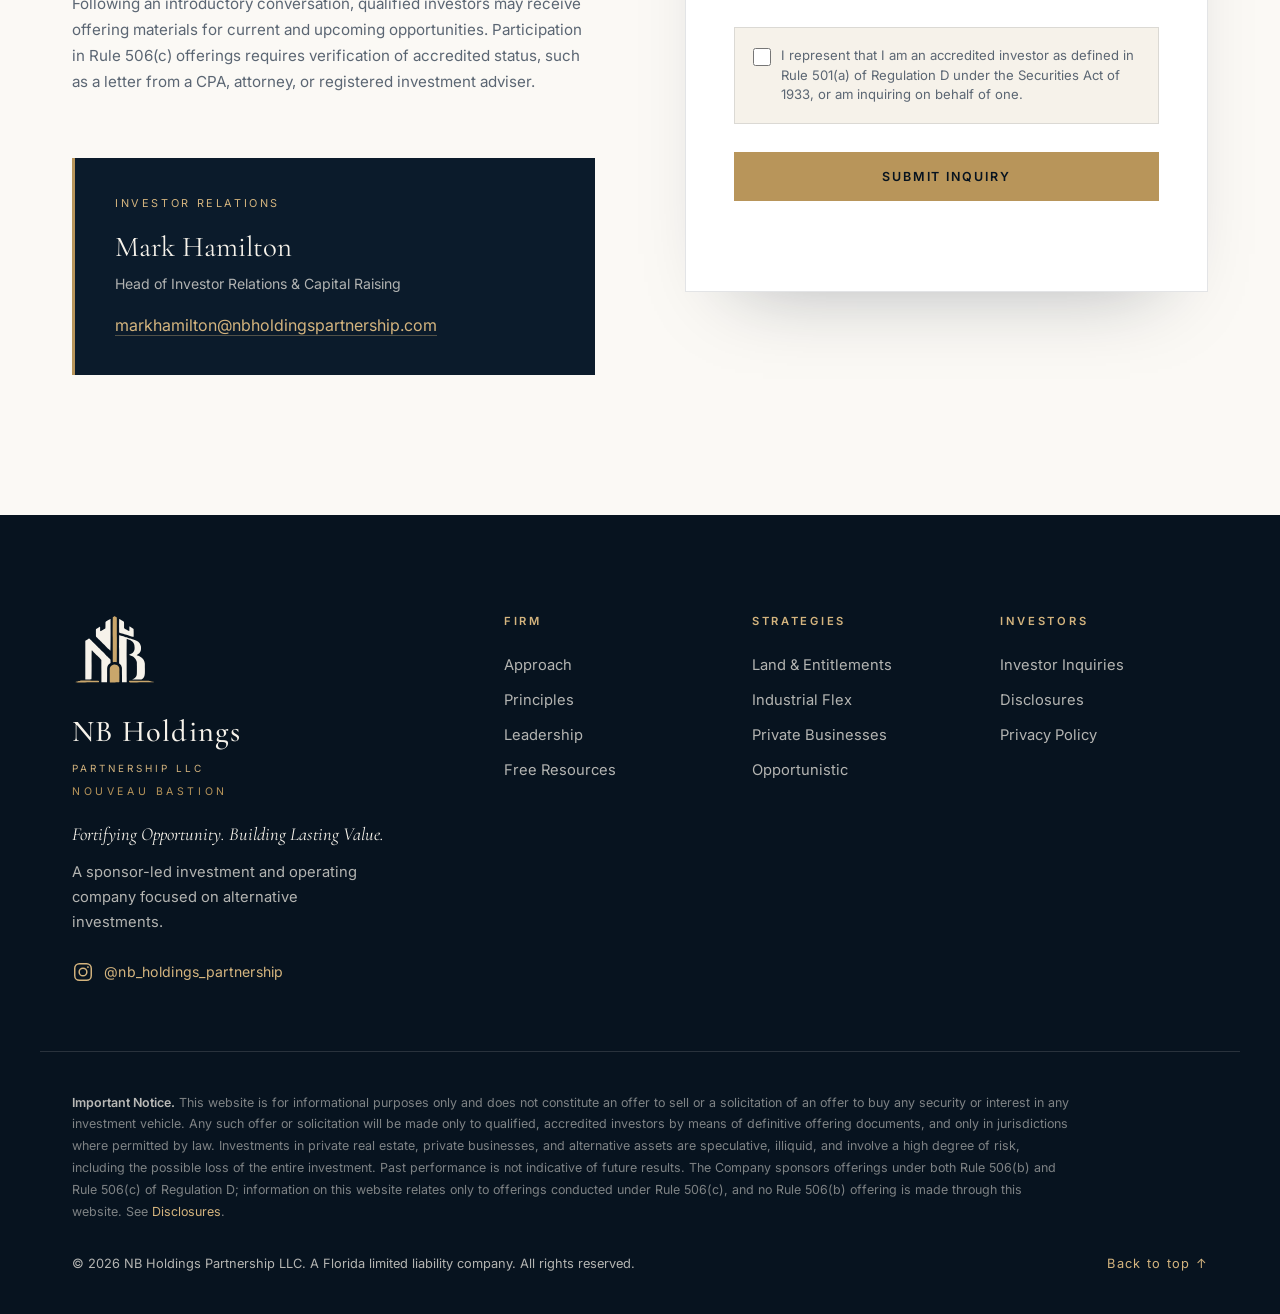
==== commit 4e342fc6: "Add /start link-in-bio page with workbook download and lead tagging - /start/: three paths (business" ====
--- a/index.html
+++ b/index.html
@@ -359,6 +359,8 @@
           <h3>Investor Inquiry</h3>
           <p class="form-note">All inquiries are confidential.</p>
           <input type="hidden" name="_subject" value="New Investor Inquiry — NB Holdings Partnership">
+          <input type="hidden" name="category" value="Investor">
+          <input type="hidden" name="source" value="">
           <input type="text" name="_gotcha" class="hp-field" tabindex="-1" autocomplete="off" aria-hidden="true">
 
           <div class="field-row">
@@ -437,6 +439,7 @@
           <a href="#approach">Approach</a>
           <a href="#principles">Principles</a>
           <a href="#leadership">Leadership</a>
+          <a href="/start/">Free Resources</a>
         </div>
         <div>
           <h5>Strategies</h5>
--- a/assets/css/styles.css
+++ b/assets/css/styles.css
@@ -500,3 +500,58 @@
 .footer-social { display: inline-flex; align-items: center; gap: 10px; margin-top: 8px; color: var(--gold-light); font-size: .88rem; letter-spacing: .02em; transition: color .3s; }
 .footer-social svg { width: 22px; height: 22px; flex-shrink: 0; }
 .footer-social:hover { color: var(--ivory); }
+
+/* ---------- /start link-in-bio page ---------- */
+.start-page {
+  min-height: 100vh;
+  background:
+    radial-gradient(ellipse at 50% -10%, rgba(184,149,90,.16), transparent 55%),
+    linear-gradient(180deg, var(--navy-900), var(--navy-800));
+  color: var(--ivory);
+}
+.start-wrap { max-width: 560px; margin: 0 auto; padding: 48px 20px 40px; }
+.start-head { text-align: center; margin-bottom: 34px; }
+.start-logo { display: inline-flex; flex-direction: column; align-items: center; color: var(--ivory); }
+.start-logo img { width: 74px; height: auto; margin-bottom: 14px; }
+.start-logo .brand-name { font-size: 1.9rem; }
+.start-logo .brand-sub { color: var(--gold-light); opacity: 1; }
+.start-tagline { font-family: var(--serif); font-style: italic; color: rgba(246,242,234,.75); margin: 16px 0 28px; font-size: 1.05rem; }
+.start-head h1 { font-size: clamp(2.2rem, 8vw, 2.9rem); margin: 0 0 .2em; }
+.start-intro { color: rgba(246,242,234,.65); margin: 0; }
+
+.paths { display: flex; flex-direction: column; gap: 14px; }
+.path { background: rgba(246,242,234,.04); border: 1px solid var(--line-light); transition: border-color .3s, background .3s; }
+.path.open, .path:hover { border-color: rgba(184,149,90,.55); background: rgba(246,242,234,.06); }
+.path-btn {
+  width: 100%; display: flex; align-items: center; gap: 16px; padding: 20px 20px;
+  background: none; border: 0; color: inherit; font: inherit; text-align: left; cursor: pointer;
+}
+.path-icon { width: 46px; height: 46px; flex-shrink: 0; display: grid; place-items: center; border: 1px solid rgba(184,149,90,.5); color: var(--gold-light); }
+.path-icon svg { width: 24px; height: 24px; }
+.path-text { flex: 1; display: flex; flex-direction: column; line-height: 1.35; }
+.path-text strong { font-family: var(--serif); font-size: 1.35rem; font-weight: 500; }
+.path-text small { font-size: .8rem; letter-spacing: .08em; text-transform: uppercase; color: var(--gold-light); margin-top: 4px; }
+.path-chev { width: 10px; height: 10px; border-right: 1.5px solid var(--gold-light); border-bottom: 1.5px solid var(--gold-light); transform: rotate(45deg); transition: transform .3s; margin-right: 4px; }
+.path.open .path-chev { transform: rotate(-135deg); }
+.path-arrow { color: var(--gold-light); font-size: 1.3rem; }
+
+.path-panel { padding: 0 20px 24px; }
+.path-panel > p { color: rgba(246,242,234,.78); font-size: .95rem; }
+.lead-form label { display: block; font-size: .7rem; font-weight: 600; letter-spacing: .16em; text-transform: uppercase; color: var(--gold-light); margin-bottom: 14px; }
+.lead-form input[type=text], .lead-form input[type=email] {
+  display: block; width: 100%; margin-top: 7px; font: inherit; font-size: 1rem; letter-spacing: 0; text-transform: none;
+  color: var(--ink); background: var(--paper); border: 1px solid transparent; border-radius: 0; padding: 13px 14px; -webkit-appearance: none; appearance: none;
+}
+.lead-form input:focus { outline: none; border-color: var(--gold); }
+.lead-form label.invalid input[type=text], .lead-form label.invalid input[type=email] { border-color: #D9775F; }
+.lead-form .consent { display: flex; gap: 10px; align-items: flex-start; text-transform: none; letter-spacing: 0; font-weight: 400; font-size: .85rem; color: rgba(246,242,234,.8); line-height: 1.5; margin: 6px 0 18px; }
+.lead-form .consent input { width: 18px; height: 18px; flex-shrink: 0; margin: 2px 0 0; accent-color: var(--gold); }
+.lead-form .consent.invalid span { color: #F0A08C; }
+.start-page .form-status { margin: 12px 0 0; font-size: .88rem; }
+.start-page .form-status.error { color: #F0A08C; }
+.lead-success { padding: 6px 0 0; }
+.lead-success p { color: rgba(246,242,234,.8); }
+.success-title { font-family: var(--serif); font-size: 1.5rem; color: var(--ivory) !important; margin-bottom: 12px; }
+.start-site-link { text-align: center; margin-top: 10px; padding: 14px; color: var(--gold-light); font-size: .9rem; letter-spacing: .04em; }
+.start-foot { margin-top: 40px; text-align: center; font-size: .72rem; line-height: 1.7; color: rgba(246,242,234,.45); }
+.start-foot a { color: var(--gold-light); }
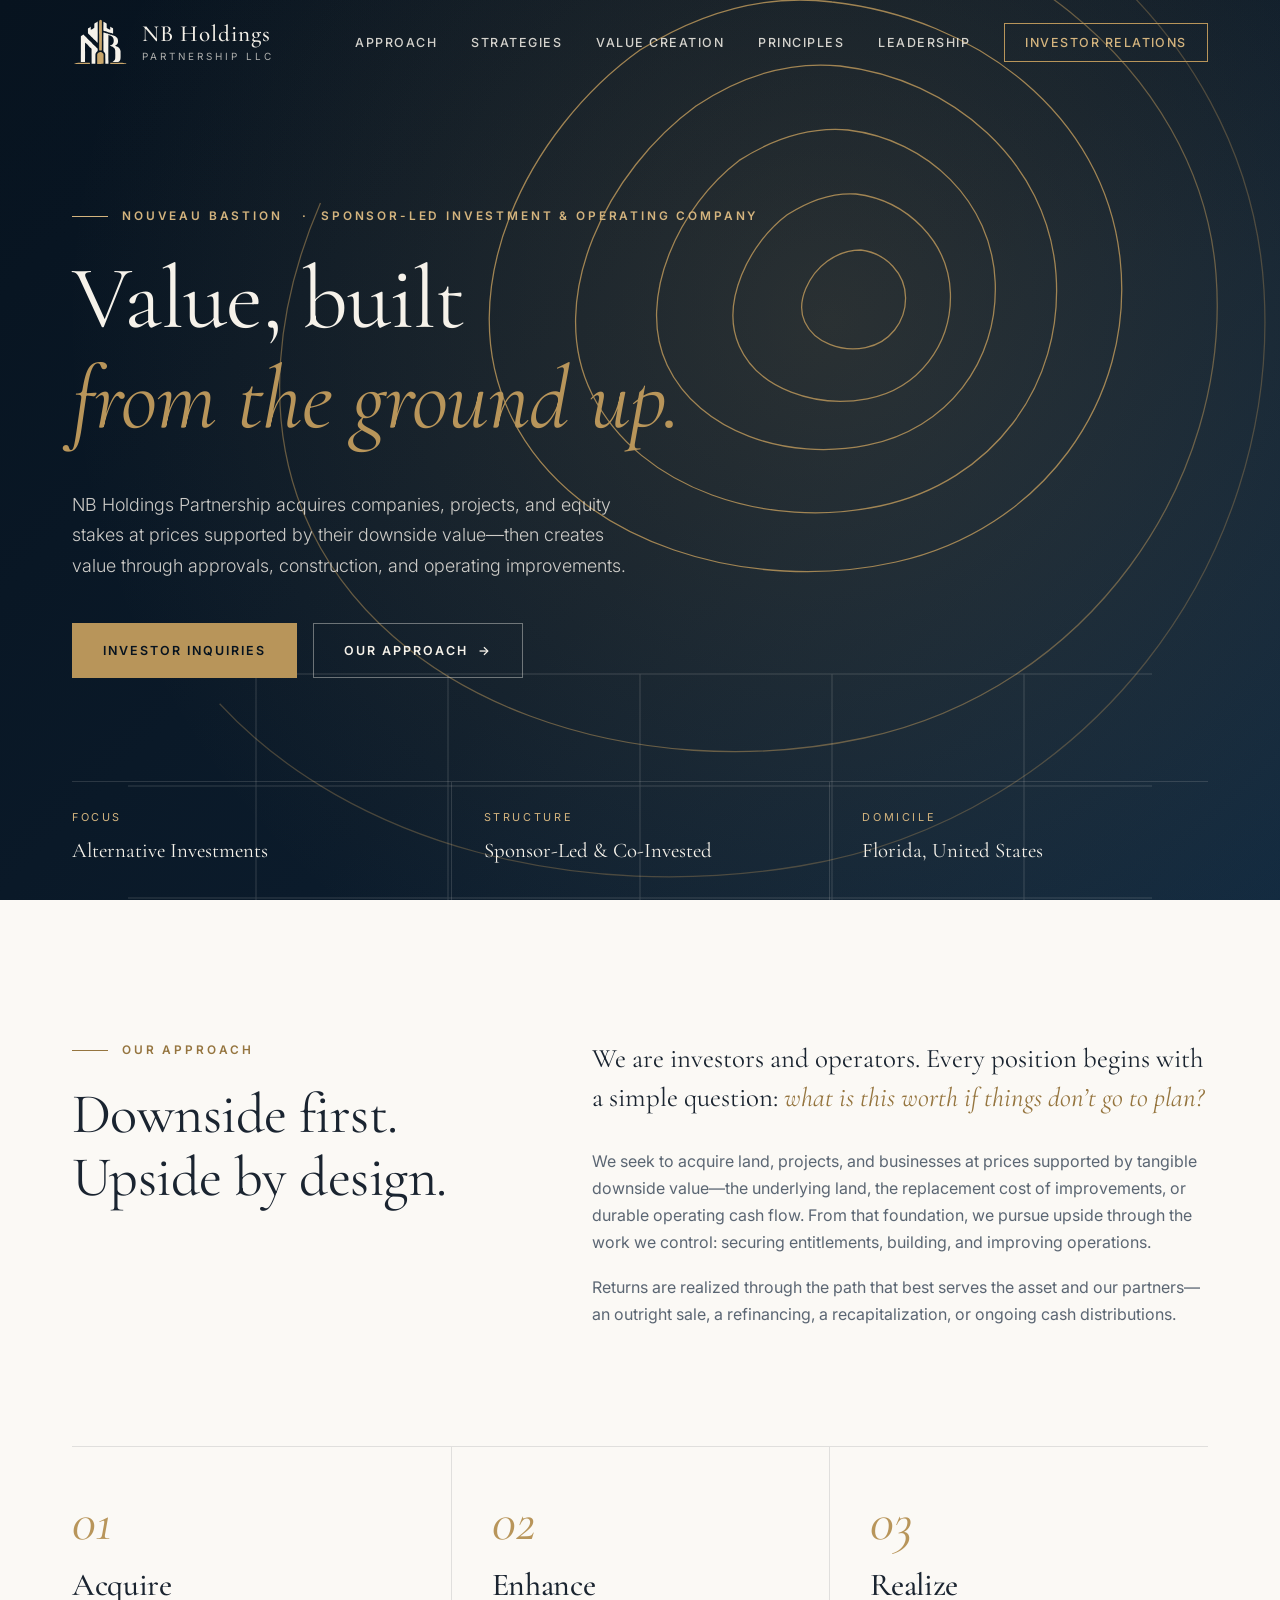
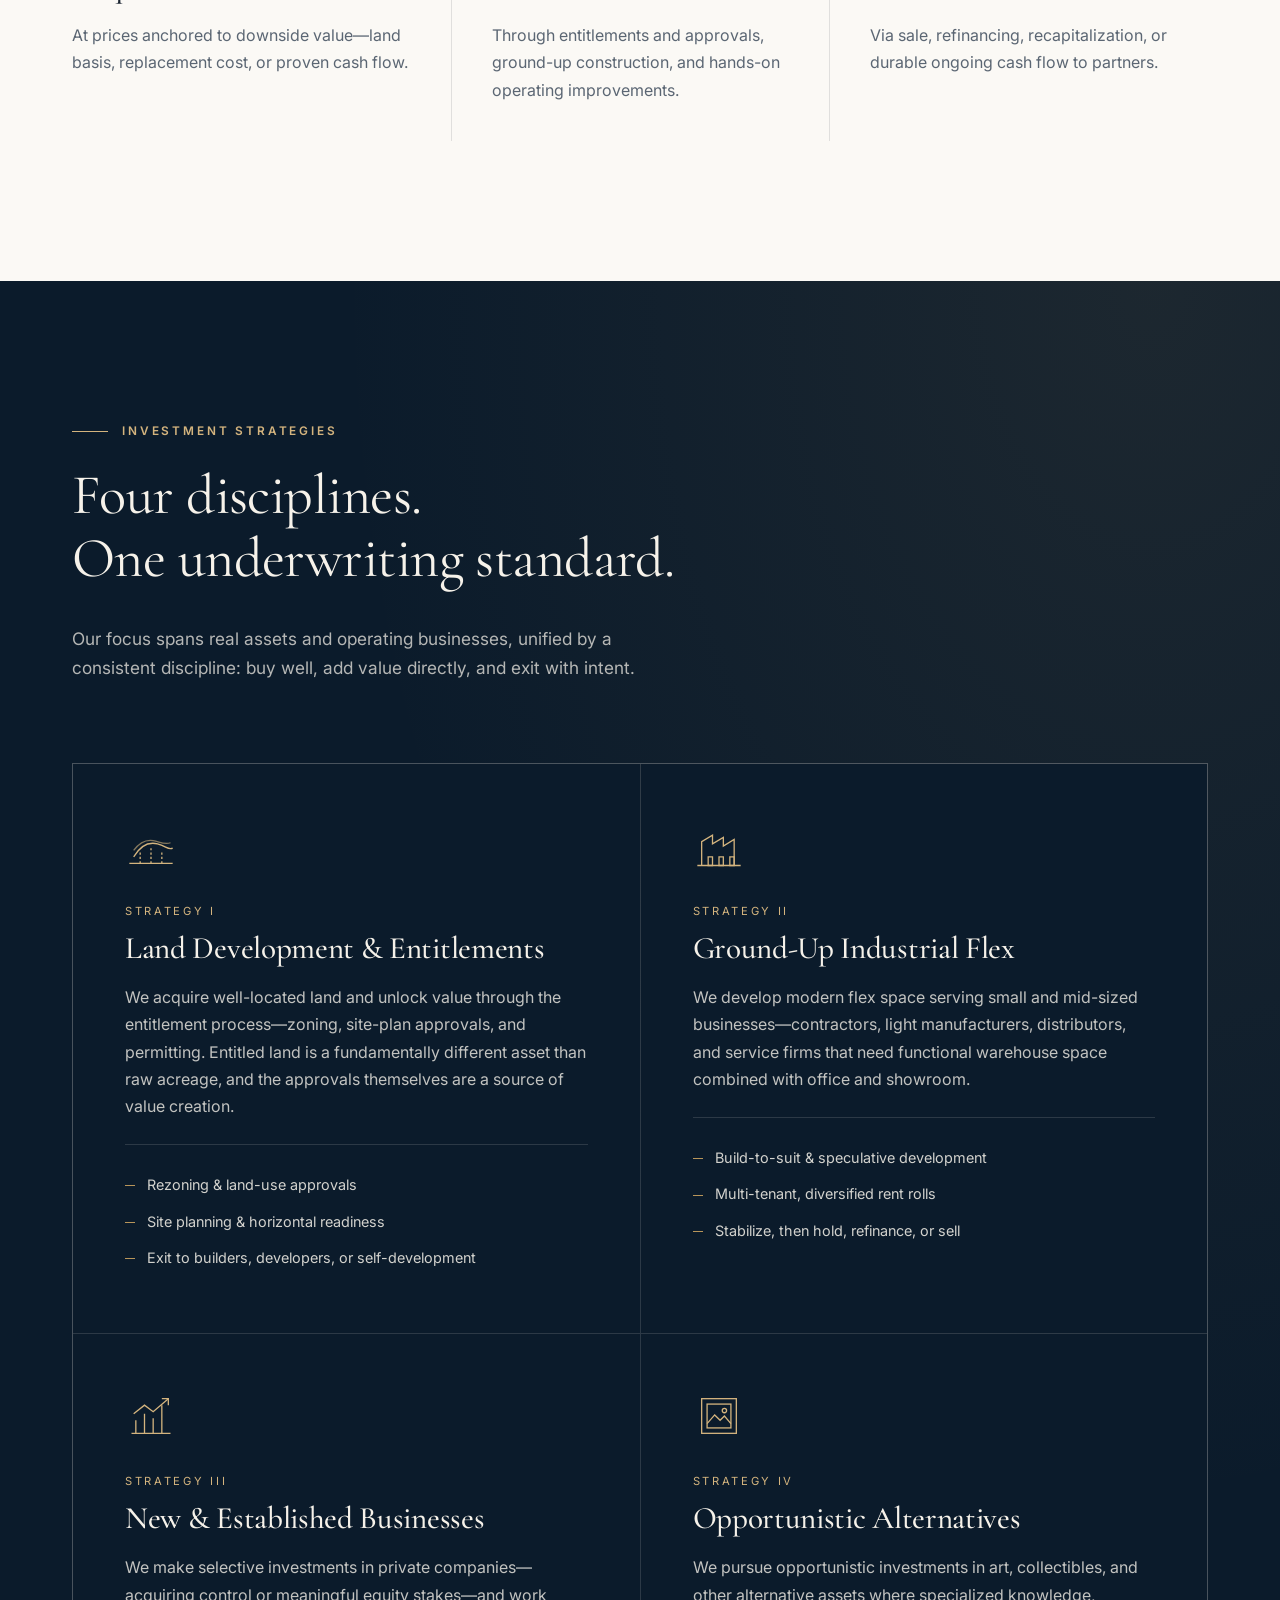
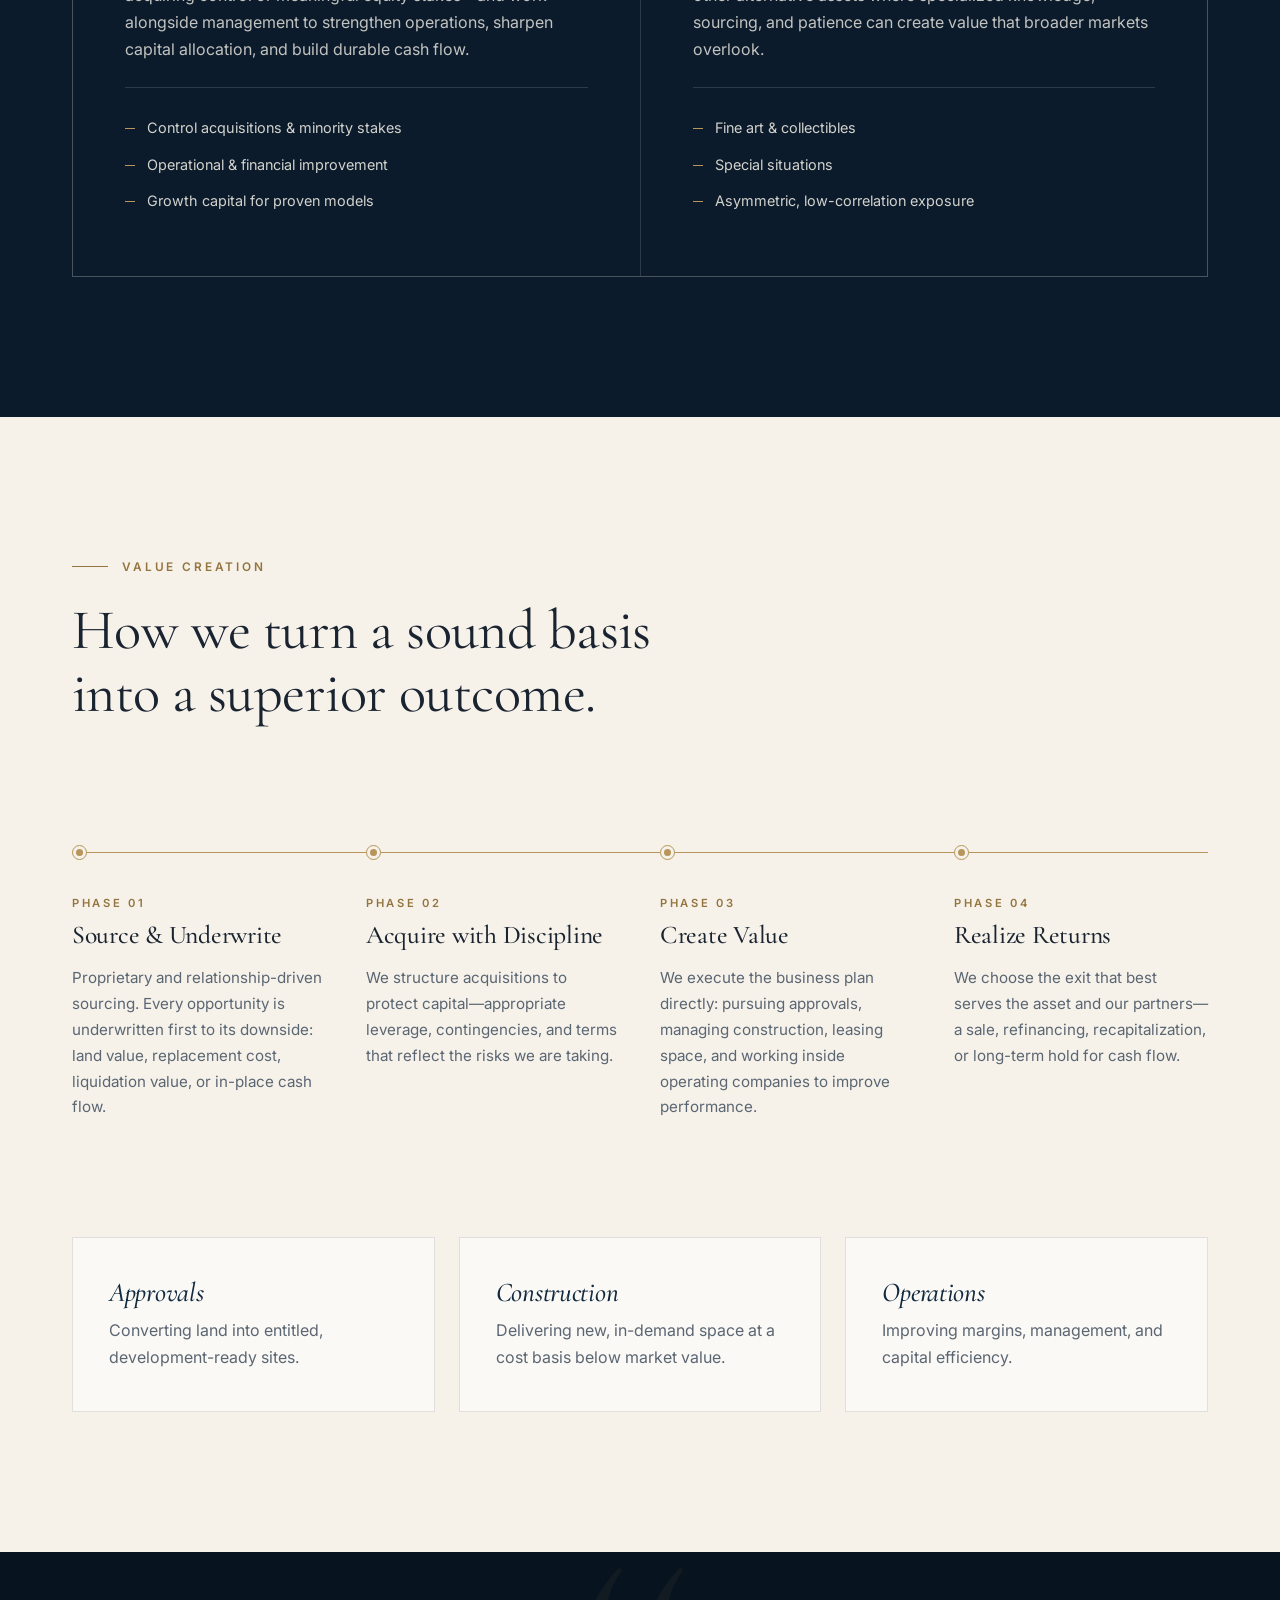
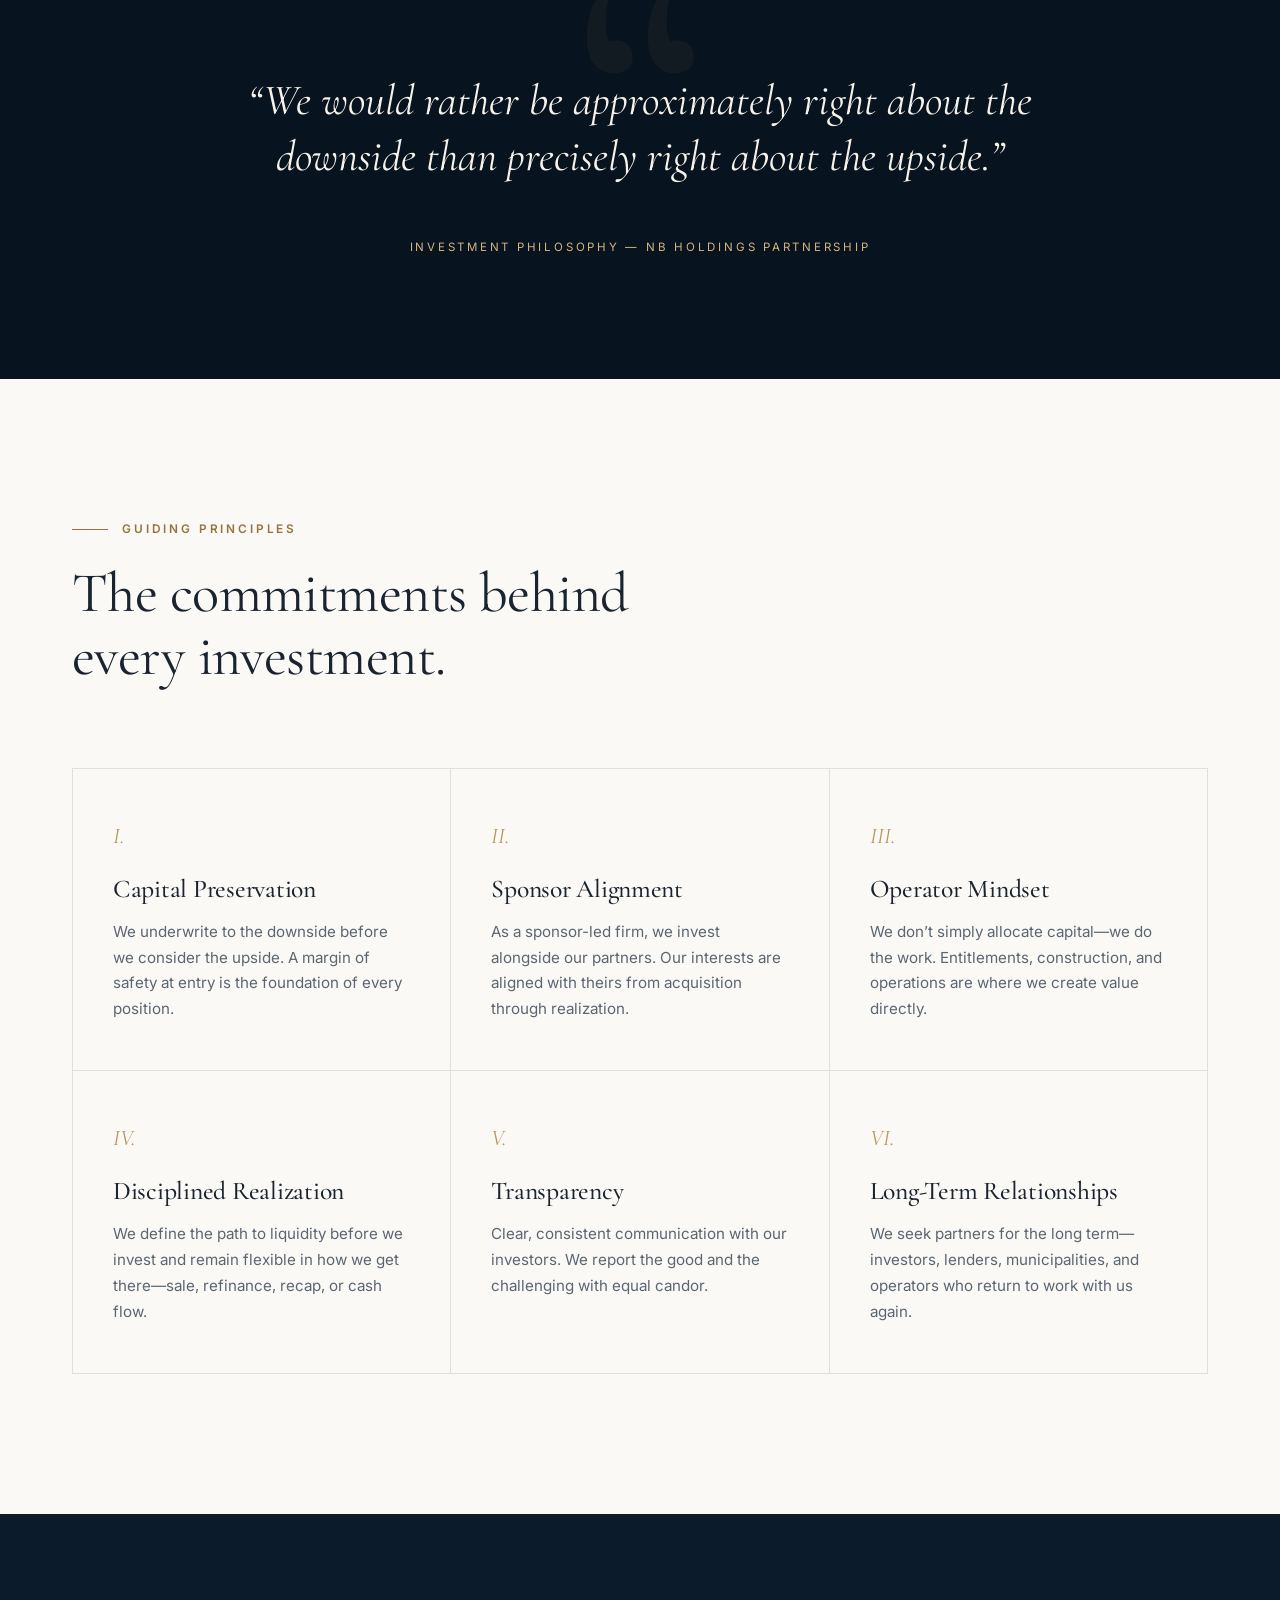
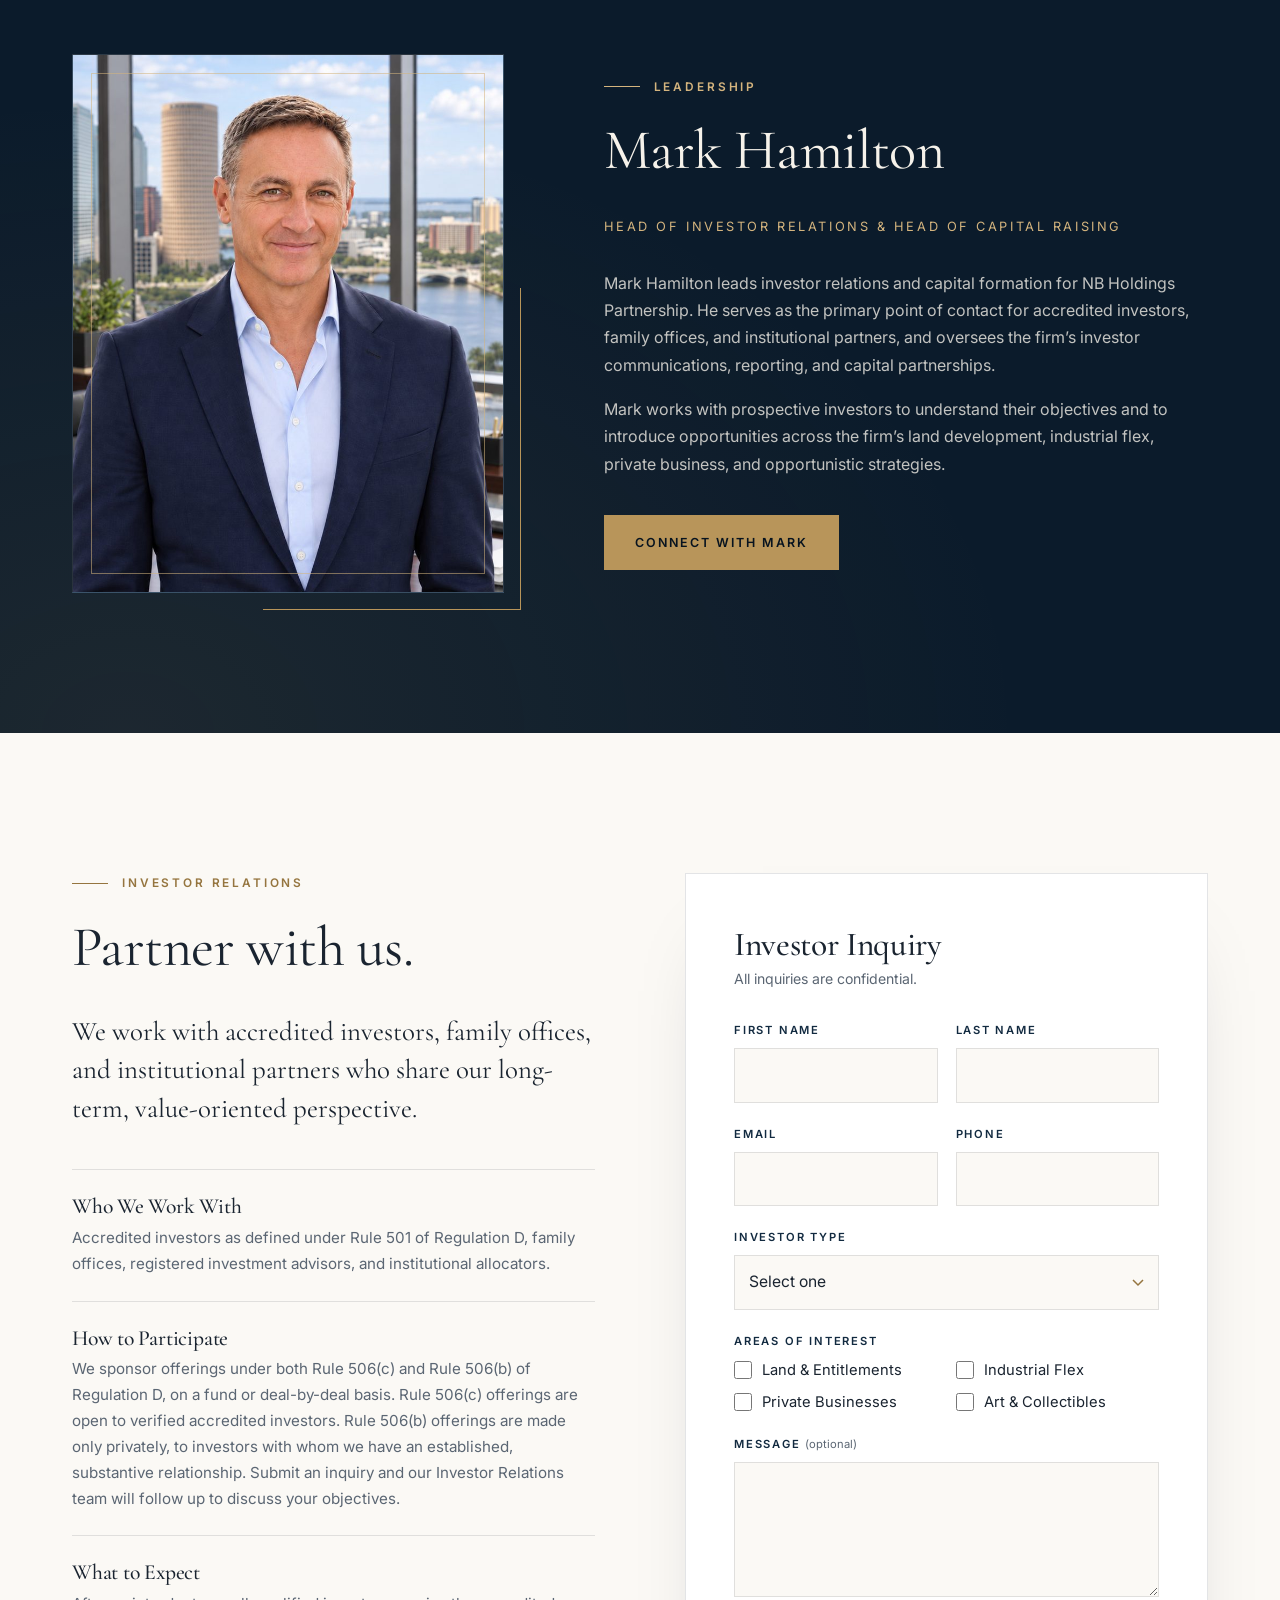
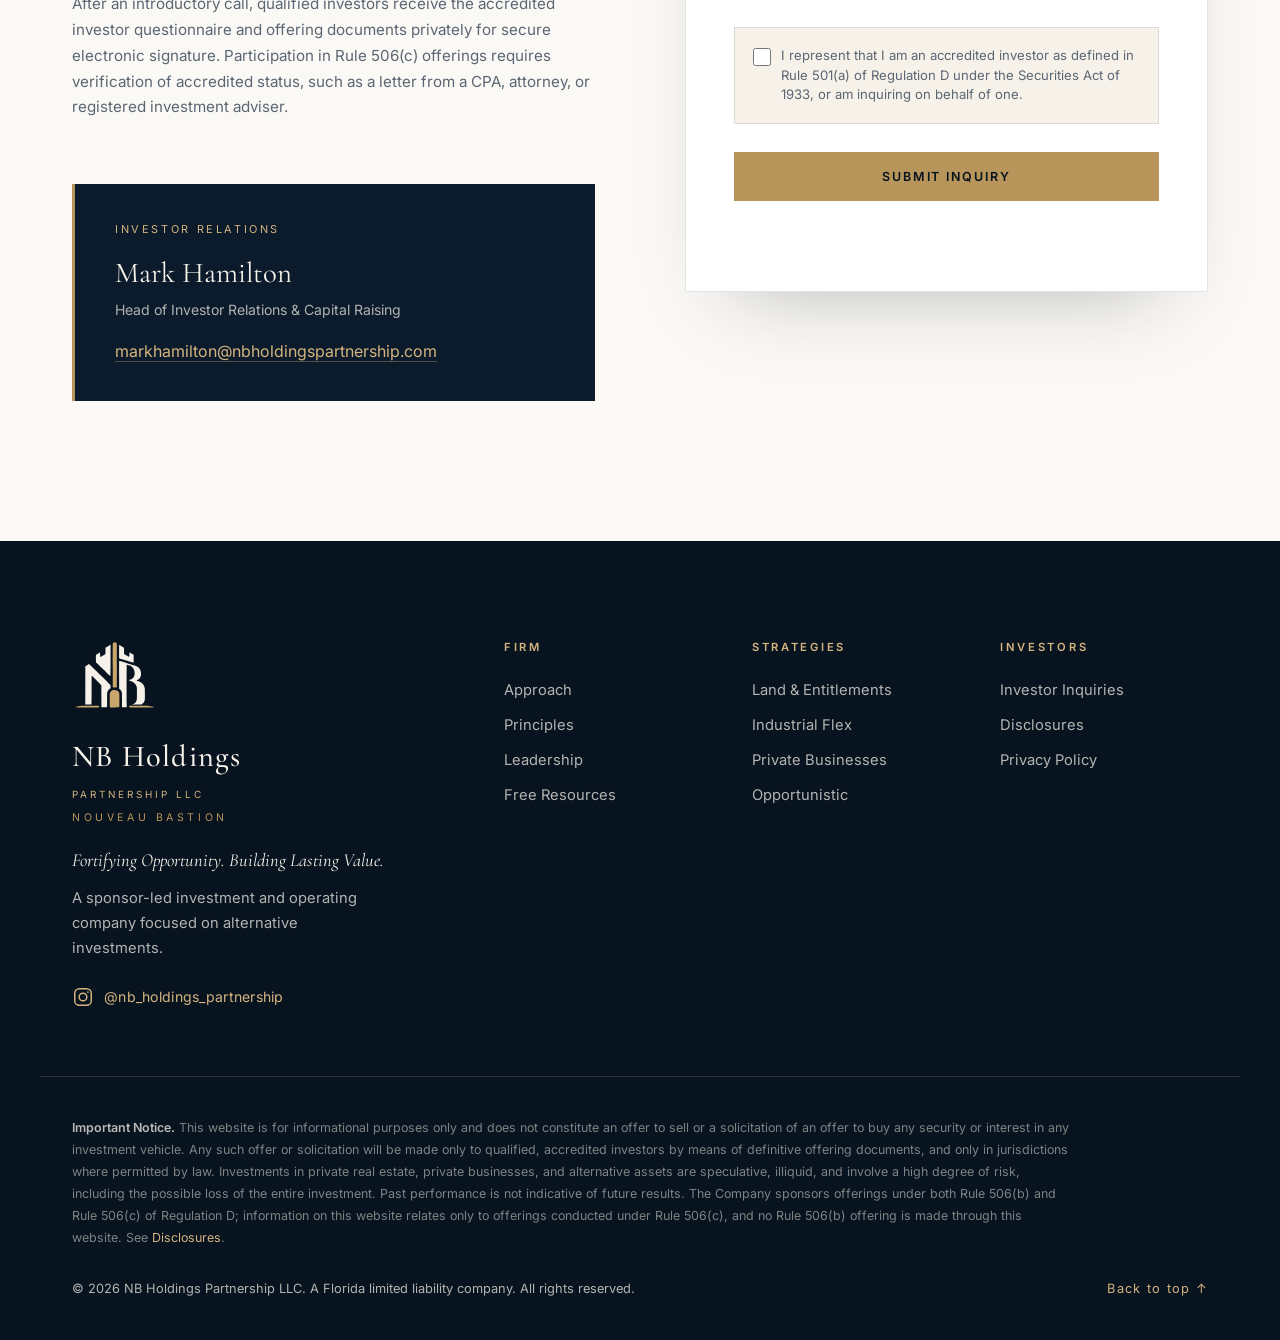
==== commit 8dd32b4c: "Explain private questionnaire and e-signature step in investor section Co-Authored-By: Claude Opus 5" ====
--- a/index.html
+++ b/index.html
@@ -343,7 +343,7 @@
             </li>
             <li>
               <h4>What to Expect</h4>
-              <p>Following an introductory conversation, qualified investors may receive offering materials for current and upcoming opportunities. Participation in Rule 506(c) offerings requires verification of accredited status, such as a letter from a CPA, attorney, or registered investment adviser.</p>
+              <p>After an introductory call, qualified investors receive the accredited investor questionnaire and offering documents privately for secure electronic signature. Participation in Rule 506(c) offerings requires verification of accredited status, such as a letter from a CPA, attorney, or registered investment adviser.</p>
             </li>
           </ul>
 
@@ -355,7 +355,7 @@
           </div>
         </div>
 
-        <form class="inquiry-form" id="inquiry-form" action="https://formspree.io/f/xdegzwky" method="POST" data-endpoint="https://formspree.io/f/xdegzwky" novalidate>
+        <form class="inquiry-form" id="inquiry-form" action="https://formspree.io/f/xdegzwky" method="POST" novalidate>
           <h3>Investor Inquiry</h3>
           <p class="form-note">All inquiries are confidential.</p>
           <input type="hidden" name="_subject" value="New Investor Inquiry — NB Holdings Partnership">
@@ -465,6 +465,7 @@
     </div>
   </footer>
 
+  <script src="assets/js/leads.js" defer></script>
   <script src="assets/js/main.js" defer></script>
 </body>
 </html>
--- a/assets/css/styles.css
+++ b/assets/css/styles.css
@@ -555,3 +555,18 @@
 .start-site-link { text-align: center; margin-top: 10px; padding: 14px; color: var(--gold-light); font-size: .9rem; letter-spacing: .04em; }
 .start-foot { margin-top: 40px; text-align: center; font-size: .72rem; line-height: 1.7; color: rgba(246,242,234,.45); }
 .start-foot a { color: var(--gold-light); }
+.resource-picks { border: 0; padding: 0; margin: 0 0 18px; }
+.resource-picks legend { font-size: .7rem; font-weight: 600; letter-spacing: .16em; text-transform: uppercase; color: var(--gold-light); margin-bottom: 10px; padding: 0; }
+.lead-form .pick {
+  display: flex; gap: 12px; align-items: flex-start; margin: 0 0 8px; padding: 14px;
+  border: 1px solid var(--line-light); background: rgba(246,242,234,.05); cursor: pointer;
+  text-transform: none; letter-spacing: 0; font-weight: 400; color: var(--ivory); transition: border-color .25s, background .25s;
+}
+.lead-form .pick:has(input:checked) { border-color: rgba(184,149,90,.7); background: rgba(184,149,90,.1); }
+.lead-form .pick input { width: 18px; height: 18px; flex-shrink: 0; margin: 2px 0 0; accent-color: var(--gold); }
+.lead-form .pick span { display: flex; flex-direction: column; line-height: 1.35; }
+.lead-form .pick strong { font-weight: 500; font-size: .98rem; }
+.lead-form .pick small { font-size: .78rem; color: rgba(246,242,234,.6); margin-top: 2px; }
+.resource-picks.invalid .pick { border-color: #D9775F; }
+.download-list { display: flex; flex-direction: column; gap: 10px; margin-bottom: 18px; }
+.cross-path { background: none; border: 0; padding: 6px 0; font: inherit; font-size: .92rem; color: var(--gold-light); cursor: pointer; text-align: left; text-decoration: underline; text-underline-offset: 3px; text-decoration-color: rgba(212,180,126,.4); }
